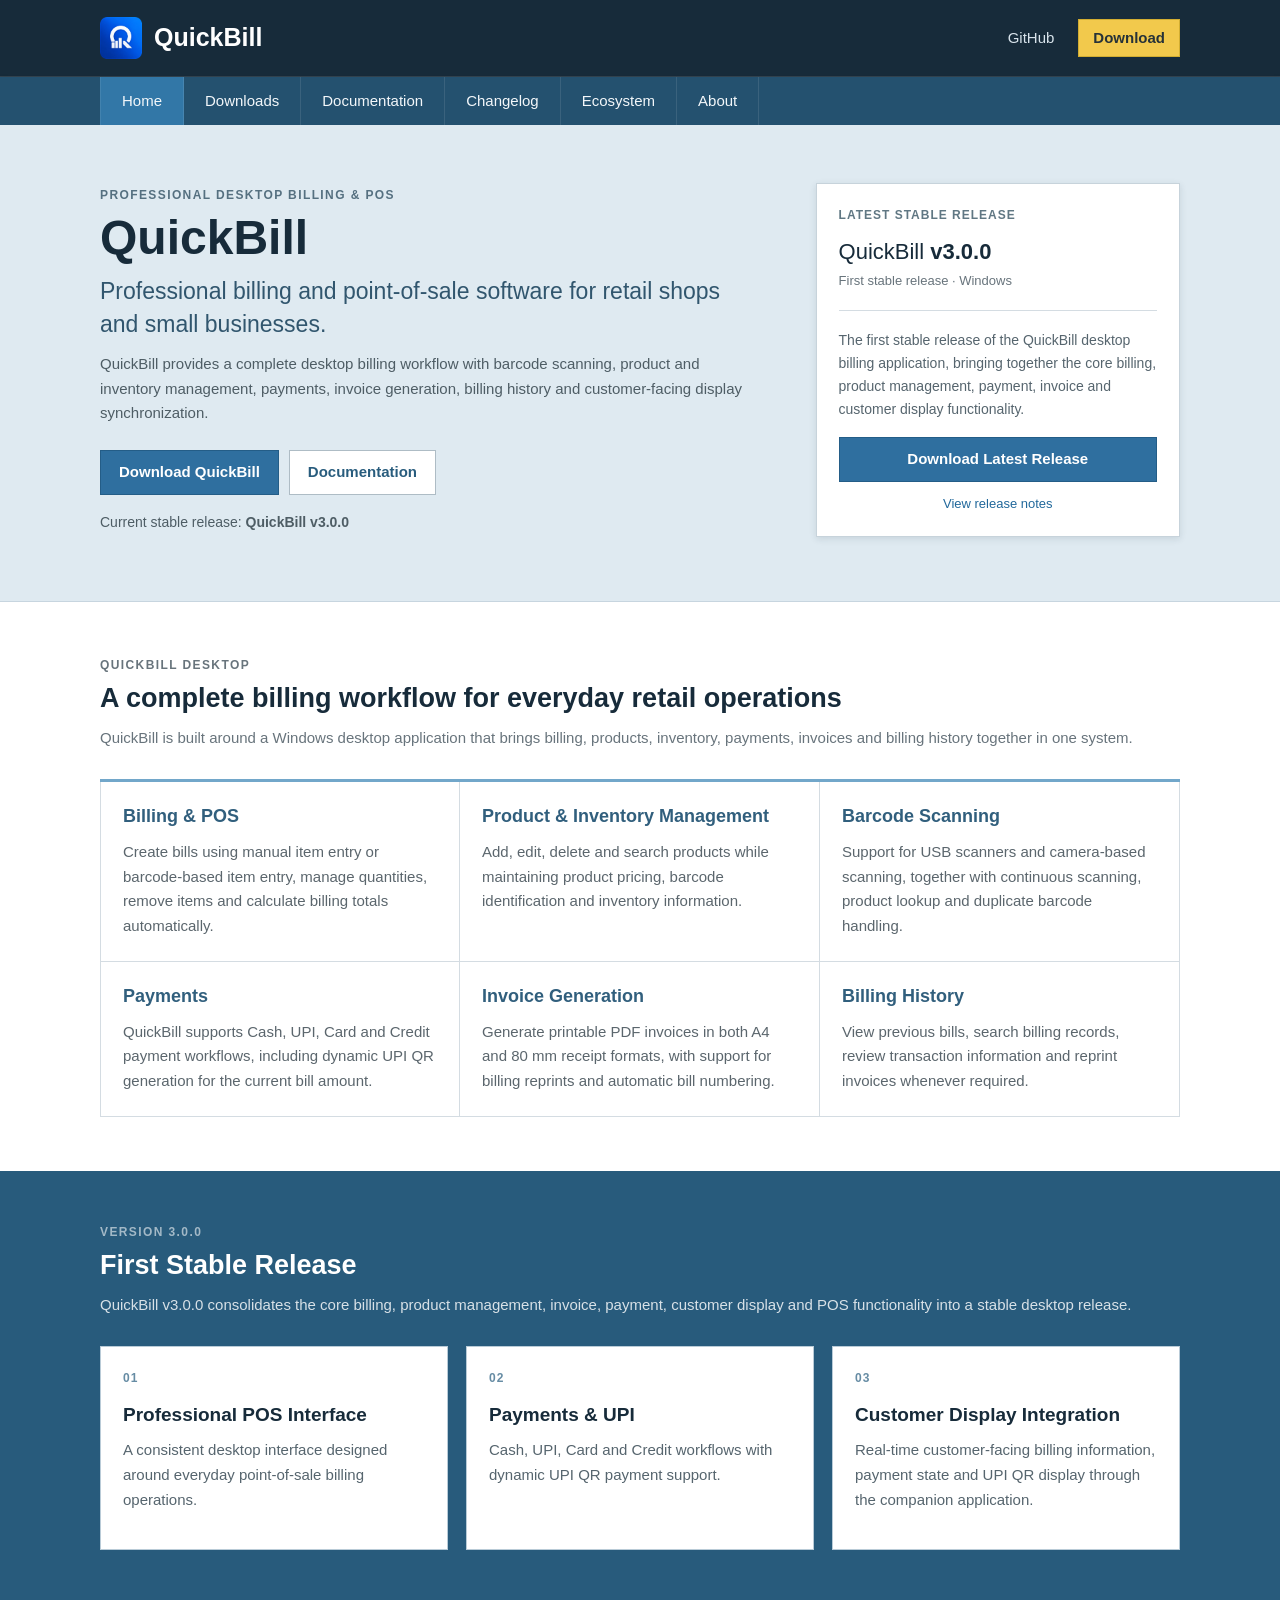
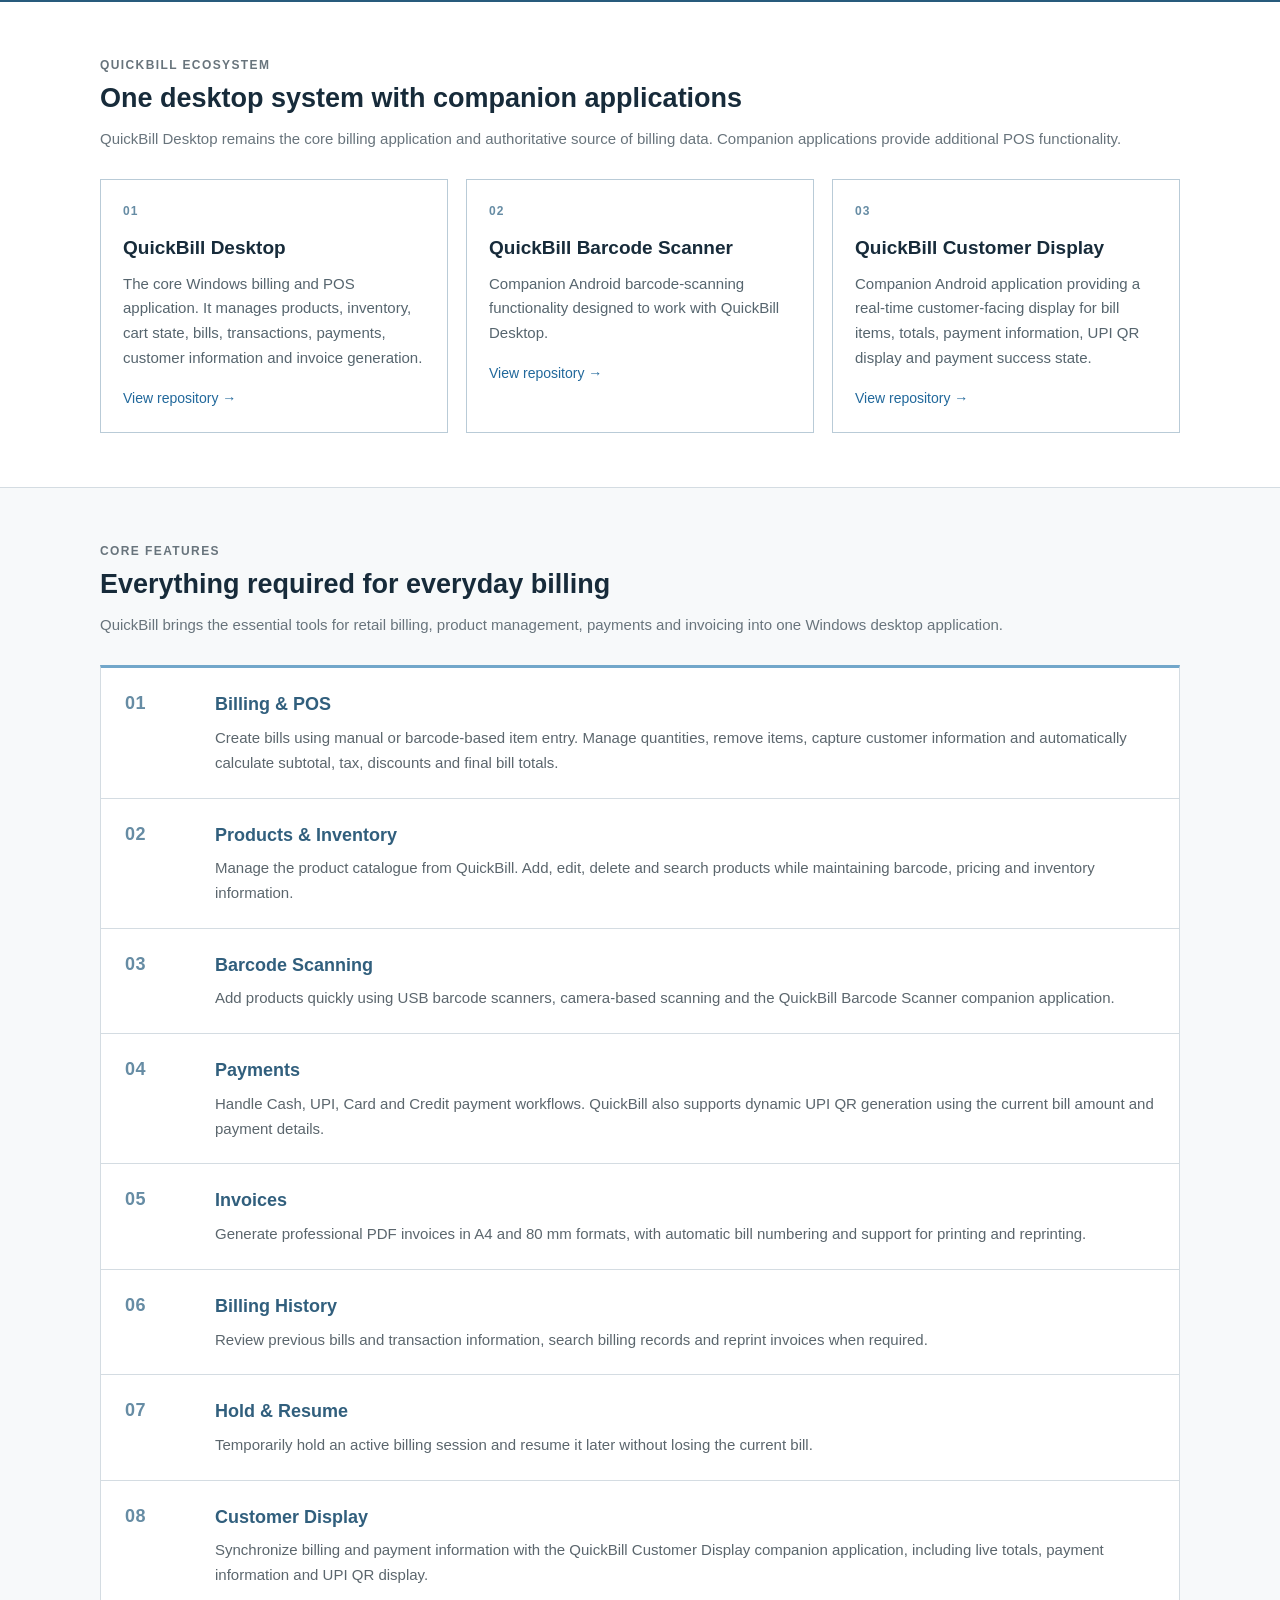
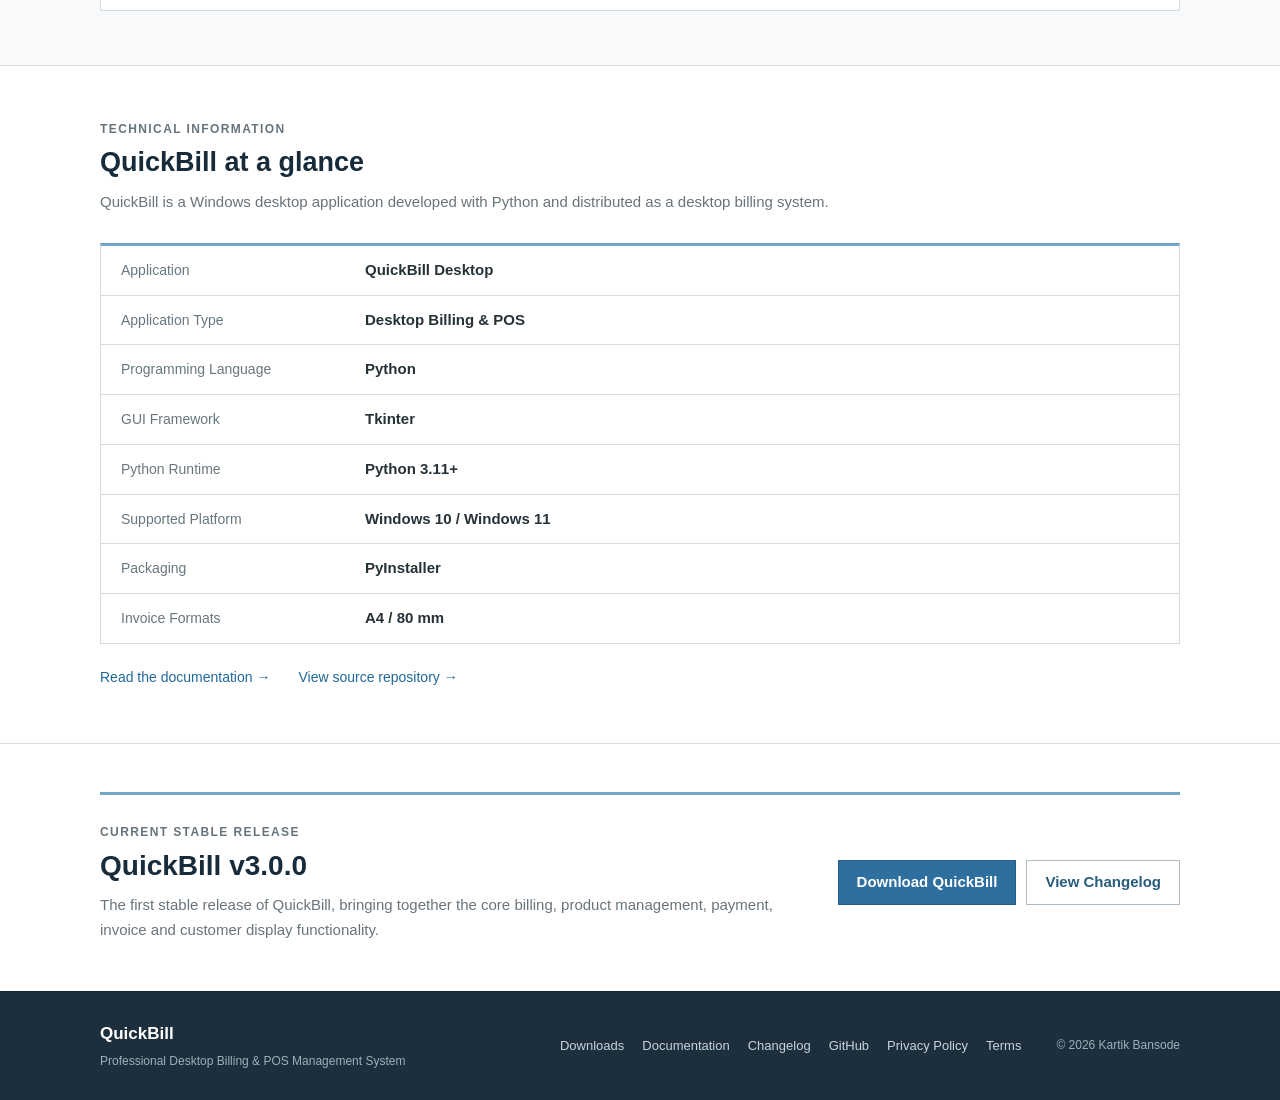
==== public/index.html @ f6962883 "added quickbill website" ====
<!doctype html>
<html lang="en">

<head>
  <meta charset="utf-8">
  <meta name="viewport" content="width=device-width, initial-scale=1">

  <meta name="description"
    content="QuickBill is a professional desktop billing and POS management system for retail shops and small businesses.">
  <meta name="keywords"
    content="QuickBill, billing software, POS software, desktop billing, Windows billing software, retail POS, barcode billing">
  <meta name="author" content="Kartik Bansode">

  <meta property="og:title" content="QuickBill — Professional Desktop Billing & POS Management System">
  <meta property="og:description"
    content="Professional desktop billing and POS management software for retail shops and small businesses.">
  <meta property="og:type" content="website">
  <meta property="og:url" content="https://github.com/kartikbansode/quickbill">

  <title>QuickBill — Professional Desktop Billing & POS Management System</title>

  <link rel="icon" type="image/x-icon" href="./assets/images/favicon.ico">
  <link rel="stylesheet" href="assets/css/style.css">
</head>

<body>

  <!-- =========================================================
       HEADER
  ========================================================== -->

  <header class="site-header">

    <div class="topbar">
      <div class="container topbar-inner">

        <a class="brand" href="index.html" aria-label="QuickBill home">
          <img class="brand-logo" src="assets/images/quickbill-logo.png" alt="QuickBill" width="42" height="42">
          <span class="brand-name">QuickBill</span>
        </a>

        <div class="top-links">
          <a href="https://github.com/kartikbansode/quickbill" target="_blank" rel="noopener noreferrer">
            GitHub
          </a>

          <a href="downloads.html" class="top-download">
            Download
          </a>
        </div>

      </div>
    </div>

    <nav class="main-nav" aria-label="Main navigation">
      <div class="container nav-inner">
        <a class="active" href="index.html" aria-current="page">Home</a>
        <a href="downloads.html">Downloads</a>
        <a href="documentation.html">Documentation</a>
        <a href="changelog.html">Changelog</a>
        <a href="ecosystem.html">Ecosystem</a>
        <a href="about.html">About</a>
      </div>
    </nav>

  </header>


  <!-- =========================================================
       MAIN CONTENT
  ========================================================== -->

  <main>

    <!-- =======================================================
         HERO
    ======================================================== -->

    <section class="hero">

      <div class="container hero-grid">

        <div class="hero-content">

          <p class="eyebrow">
            PROFESSIONAL DESKTOP BILLING &amp; POS
          </p>

          <h1>
            QuickBill
          </h1>

          <p class="hero-lead">
            Professional billing and point-of-sale software
            for retail shops and small businesses.
          </p>

          <p class="hero-copy">
            QuickBill provides a complete desktop billing workflow
            with barcode scanning, product and inventory management,
            payments, invoice generation, billing history and
            customer-facing display synchronization.
          </p>

          <div class="button-row">
            <a class="button primary" href="downloads.html">
              Download QuickBill
            </a>
            <a class="button secondary" href="documentation.html">
              Documentation
            </a>
          </div>

          <p class="hero-note">
            Current stable release:
            <strong>QuickBill v3.0.0</strong>
          </p>

        </div>

        <!-- ================================================
             CURRENT RELEASE
        ================================================= -->

        <aside class="release-box" aria-label="Latest QuickBill release">

          <div class="release-heading">
            LATEST STABLE RELEASE
          </div>

          <div class="release-version">
            QuickBill
            <strong>v3.0.0</strong>
          </div>

          <div class="release-meta">
            First stable release
            &middot;
            Windows
          </div>

          <div class="release-line"></div>

          <p class="release-description">
            The first stable release of the QuickBill desktop
            billing application, bringing together the core
            billing, product management, payment, invoice and
            customer display functionality.
          </p>

          <a class="button primary full"
            href="https://github.com/kartikbansode/quickbill/releases/download/v3.0.0/QuickBill_Setup_v3.0.0.exe">
            Download Latest Release
          </a>

          <a class="release-notes" href="changelog.html">
            View release notes
          </a>

        </aside>

      </div>

    </section>


    <!-- =======================================================
         OVERVIEW
    ======================================================== -->

    <section class="content-section">

      <div class="container">

        <div class="section-heading">

          <p class="eyebrow">
            QUICKBILL DESKTOP
          </p>

          <h2>
            A complete billing workflow for everyday retail operations
          </h2>

          <p>
            QuickBill is built around a Windows desktop application
            that brings billing, products, inventory, payments,
            invoices and billing history together in one system.
          </p>

        </div>

        <div class="feature-grid">

          <article class="info-card">
            <h3>Billing &amp; POS</h3>
            <p>
              Create bills using manual item entry or barcode-based
              item entry, manage quantities, remove items and
              calculate billing totals automatically.
            </p>
          </article>

          <article class="info-card">
            <h3>Product &amp; Inventory Management</h3>
            <p>
              Add, edit, delete and search products while maintaining
              product pricing, barcode identification and inventory
              information.
            </p>
          </article>

          <article class="info-card">
            <h3>Barcode Scanning</h3>
            <p>
              Support for USB scanners and camera-based scanning,
              together with continuous scanning, product lookup and
              duplicate barcode handling.
            </p>
          </article>

          <article class="info-card">
            <h3>Payments</h3>
            <p>
              QuickBill supports Cash, UPI, Card and Credit payment
              workflows, including dynamic UPI QR generation for
              the current bill amount.
            </p>
          </article>

          <article class="info-card">
            <h3>Invoice Generation</h3>
            <p>
              Generate printable PDF invoices in both A4 and
              80 mm receipt formats, with support for billing
              reprints and automatic bill numbering.
            </p>
          </article>

          <article class="info-card">
            <h3>Billing History</h3>
            <p>
              View previous bills, search billing records, review
              transaction information and reprint invoices whenever
              required.
            </p>
          </article>

        </div>

      </div>

    </section>


    <!-- =======================================================
         RELEASE HIGHLIGHTS
    ======================================================== -->

    <section class="blue-section">

      <div class="container">

        <div class="section-heading light">

          <p class="eyebrow">
            VERSION 3.0.0
          </p>

          <h2>
            First Stable Release
          </h2>

          <p>
            QuickBill v3.0.0 consolidates the core billing,
            product management, invoice, payment, customer display
            and POS functionality into a stable desktop release.
          </p>

        </div>

        <div class="product-grid">

          <article class="product-card">
            <div class="product-number">01</div>
            <h3>Professional POS Interface</h3>
            <p>
              A consistent desktop interface designed around
              everyday point-of-sale billing operations.
            </p>
          </article>

          <article class="product-card">
            <div class="product-number">02</div>
            <h3>Payments &amp; UPI</h3>
            <p>
              Cash, UPI, Card and Credit workflows with
              dynamic UPI QR payment support.
            </p>
          </article>

          <article class="product-card">
            <div class="product-number">03</div>
            <h3>Customer Display Integration</h3>
            <p>
              Real-time customer-facing billing information,
              payment state and UPI QR display through the
              companion application.
            </p>
          </article>

        </div>

      </div>

    </section>


    <!-- =======================================================
         QUICKBILL ECOSYSTEM
    ======================================================== -->

    <section class="content-section">

      <div class="container">

        <div class="section-heading">

          <p class="eyebrow">
            QUICKBILL ECOSYSTEM
          </p>

          <h2>
            One desktop system with companion applications
          </h2>

          <p>
            QuickBill Desktop remains the core billing application
            and authoritative source of billing data. Companion
            applications provide additional POS functionality.
          </p>

        </div>

        <div class="product-grid ecosystem-grid">

          <article class="product-card">
            <div class="product-number">01</div>
            <h3>QuickBill Desktop</h3>
            <p>
              The core Windows billing and POS application.
              It manages products, inventory, cart state, bills,
              transactions, payments, customer information and
              invoice generation.
            </p>
            <a href="https://github.com/kartikbansode/quickbill" target="_blank" rel="noopener noreferrer">
              View repository &rarr;
            </a>
          </article>

          <article class="product-card">
            <div class="product-number">02</div>
            <h3>QuickBill Barcode Scanner</h3>
            <p>
              Companion Android barcode-scanning functionality
              designed to work with QuickBill Desktop.
            </p>
            <a href="https://github.com/kartikbansode/quickbill-barcode-scanner-app" target="_blank"
              rel="noopener noreferrer">
              View repository &rarr;
            </a>
          </article>

          <article class="product-card">
            <div class="product-number">03</div>
            <h3>QuickBill Customer Display</h3>
            <p>
              Companion Android application providing a
              real-time customer-facing display for bill items,
              totals, payment information, UPI QR display and
              payment success state.
            </p>
            <a href="https://github.com/kartikbansode/quickbill-customer-display-app" target="_blank"
              rel="noopener noreferrer">
              View repository &rarr;
            </a>
          </article>

        </div>

      </div>

    </section>


    <!-- =======================================================
         CORE FEATURES
    ======================================================== -->

    <section class="content-section alternate-section">

      <div class="container">

        <div class="section-heading">

          <p class="eyebrow">
            CORE FEATURES
          </p>

          <h2>
            Everything required for everyday billing
          </h2>

          <p>
            QuickBill brings the essential tools for retail billing,
            product management, payments and invoicing into one
            Windows desktop application.
          </p>

        </div>

        <div class="feature-list">

          <div class="feature-list-item">
            <div class="feature-index">01</div>
            <div class="feature-content">
              <h3>Billing &amp; POS</h3>
              <p>
                Create bills using manual or barcode-based item entry.
                Manage quantities, remove items, capture customer
                information and automatically calculate subtotal,
                tax, discounts and final bill totals.
              </p>
            </div>
          </div>

          <div class="feature-list-item">
            <div class="feature-index">02</div>
            <div class="feature-content">
              <h3>Products &amp; Inventory</h3>
              <p>
                Manage the product catalogue from QuickBill. Add,
                edit, delete and search products while maintaining
                barcode, pricing and inventory information.
              </p>
            </div>
          </div>

          <div class="feature-list-item">
            <div class="feature-index">03</div>
            <div class="feature-content">
              <h3>Barcode Scanning</h3>
              <p>
                Add products quickly using USB barcode scanners,
                camera-based scanning and the QuickBill Barcode
                Scanner companion application.
              </p>
            </div>
          </div>

          <div class="feature-list-item">
            <div class="feature-index">04</div>
            <div class="feature-content">
              <h3>Payments</h3>
              <p>
                Handle Cash, UPI, Card and Credit payment workflows.
                QuickBill also supports dynamic UPI QR generation
                using the current bill amount and payment details.
              </p>
            </div>
          </div>

          <div class="feature-list-item">
            <div class="feature-index">05</div>
            <div class="feature-content">
              <h3>Invoices</h3>
              <p>
                Generate professional PDF invoices in A4 and 80 mm
                formats, with automatic bill numbering and support
                for printing and reprinting.
              </p>
            </div>
          </div>

          <div class="feature-list-item">
            <div class="feature-index">06</div>
            <div class="feature-content">
              <h3>Billing History</h3>
              <p>
                Review previous bills and transaction information,
                search billing records and reprint invoices when
                required.
              </p>
            </div>
          </div>

          <div class="feature-list-item">
            <div class="feature-index">07</div>
            <div class="feature-content">
              <h3>Hold &amp; Resume</h3>
              <p>
                Temporarily hold an active billing session and
                resume it later without losing the current bill.
              </p>
            </div>
          </div>

          <div class="feature-list-item">
            <div class="feature-index">08</div>
            <div class="feature-content">
              <h3>Customer Display</h3>
              <p>
                Synchronize billing and payment information with
                the QuickBill Customer Display companion application,
                including live totals, payment information and
                UPI QR display.
              </p>
            </div>
          </div>

        </div>

      </div>

    </section>


    <!-- =======================================================
         PLATFORM / TECHNOLOGY
    ======================================================== -->

    <section class="content-section">

      <div class="container">

        <div class="section-heading">

          <p class="eyebrow">
            TECHNICAL INFORMATION
          </p>

          <h2>
            QuickBill at a glance
          </h2>

          <p>
            QuickBill is a Windows desktop application developed
            with Python and distributed as a desktop billing system.
          </p>

        </div>

        <div class="platform-table">

          <div class="platform-row">
            <span>Application</span>
            <strong>QuickBill Desktop</strong>
          </div>

          <div class="platform-row">
            <span>Application Type</span>
            <strong>Desktop Billing &amp; POS</strong>
          </div>

          <div class="platform-row">
            <span>Programming Language</span>
            <strong>Python</strong>
          </div>

          <div class="platform-row">
            <span>GUI Framework</span>
            <strong>Tkinter</strong>
          </div>

          <div class="platform-row">
            <span>Python Runtime</span>
            <strong>Python 3.11+</strong>
          </div>

          <div class="platform-row">
            <span>Supported Platform</span>
            <strong>Windows 10 / Windows 11</strong>
          </div>

          <div class="platform-row">
            <span>Packaging</span>
            <strong>PyInstaller</strong>
          </div>

          <div class="platform-row">
            <span>Invoice Formats</span>
            <strong>A4 / 80 mm</strong>
          </div>

        </div>

        <div class="platform-links">
          <a href="documentation.html">
            Read the documentation &rarr;
          </a>
          <a href="https://github.com/kartikbansode/quickbill" target="_blank" rel="noopener noreferrer">
            View source repository &rarr;
          </a>
        </div>

      </div>

    </section>


    <!-- =======================================================
         CURRENT RELEASE
    ======================================================== -->

    <section class="release-section">

      <div class="container release-summary">

        <div class="release-summary-content">

          <p class="eyebrow">
            CURRENT STABLE RELEASE
          </p>

          <h2>
            QuickBill v3.0.0
          </h2>

          <p>
            The first stable release of QuickBill, bringing together
            the core billing, product management, payment, invoice
            and customer display functionality.
          </p>

        </div>

        <div class="summary-actions">
          <a class="button primary" href="downloads.html">
            Download QuickBill
          </a>
          <a class="button secondary" href="changelog.html">
            View Changelog
          </a>
        </div>

      </div>

    </section>

  </main>


  <!-- =========================================================
       FOOTER
  ========================================================== -->

  <footer class="site-footer">

    <div class="container footer-inner">

      <div>
        <strong>QuickBill</strong>
        <br>
        <span>Professional Desktop Billing &amp; POS Management System</span>
      </div>

      <div class="footer-links">
        <a href="downloads.html">Downloads</a>
        <a href="documentation.html">Documentation</a>
        <a href="changelog.html">Changelog</a>
        <a href="https://github.com/kartikbansode/quickbill" target="_blank" rel="noopener noreferrer">GitHub</a>
        <a href="privacy-policy.html">Privacy Policy</a>
        <a href="terms.html">Terms</a>
      </div>

      <div class="copyright">
        &copy; 2026 Kartik Bansode
      </div>

    </div>

  </footer>

</body>

</html>
---- public/assets/css/style.css ----
:root {
  --navy: #1f3a52;
  --navy-dark: #172b3a;
  --blue: #2f6f9f;
  --blue-light: #eaf3f9;
  --yellow: #f2c94c;
  --text: #263238;
  --muted: #68747c;
  --border: #d4dce2;
  --bg: #f5f6f7;
  --white: #fff;
  --success: #2e7d32;
}

* {
  box-sizing: border-box;
}

html {
  scroll-behavior: smooth;
}

body {
  margin: 0;
  background: var(--bg);
  color: var(--text);
  font-family: "Segoe UI", Arial, sans-serif;
  font-size: 15px;
  line-height: 1.65;
  overflow-x: hidden;
}

img {
  max-width: 100%;
  height: auto;
}

a {
  color: #21689b;
  text-decoration: none;
}

a:hover {
  text-decoration: underline;
}

.container {
  width: min(1080px, calc(100% - 40px));
  margin: 0 auto;
}

.narrow {
  max-width: 1000px;
}

/* =========================================================
   HEADER
========================================================= */

.site-header {
  background: var(--navy-dark);
  color: #fff;
}

.topbar {
  border-bottom: 1px solid rgba(255, 255, 255, 0.12);
}

.topbar-inner {
  height: 76px;
  display: flex;
  align-items: center;
  justify-content: space-between;
  gap: 16px;
}

.brand {
  display: flex;
  align-items: center;
  gap: 12px;
  color: #fff;
  font-size: 25px;
  font-weight: 600;
  text-decoration: none;
  min-width: 0;
}

.brand:hover {
  text-decoration: none;
}

.brand-logo {
  width: 42px;
  height: 42px;
  object-fit: contain;
  display: block;
  flex-shrink: 0;
}

.brand-name {
  white-space: nowrap;
}

.brand-mark {
  width: 38px;
  height: 38px;
  display: grid;
  place-items: center;
  background: var(--blue);
  border: 1px solid #6ea5ca;
  color: #fff;
  font-size: 14px;
  font-weight: 700;
}

.top-links {
  display: flex;
  align-items: center;
  gap: 24px;
  flex-shrink: 0;
}

.top-links a {
  color: #d8e3eb;
}

.top-links .top-download {
  background: var(--yellow);
  color: #263238;
  padding: 6px 14px;
  border: 1px solid #d2ad31;
  font-weight: 600;
}

.main-nav {
  background: #24516f;
  box-shadow: 0 1px 4px rgba(0, 0, 0, 0.18);
}

.nav-inner {
  display: flex;
  align-items: stretch;
  min-height: 48px;
  overflow-x: auto;
  -webkit-overflow-scrolling: touch;
  scrollbar-width: thin;
}

.nav-inner a {
  display: flex;
  align-items: center;
  padding: 0 21px;
  color: #f3f7fa;
  border-right: 1px solid rgba(255, 255, 255, 0.1);
  white-space: nowrap;
  flex-shrink: 0;
}

.nav-inner a:first-child {
  border-left: 1px solid rgba(255, 255, 255, 0.08);
}

.nav-inner a:hover,
.nav-inner a.active {
  background: #3277a7;
  text-decoration: none;
}

/* =========================================================
   HERO
========================================================= */

.hero {
  background: #dfeaf1;
  border-bottom: 1px solid #c7d5df;
  padding: 58px 0 64px;
}

.hero-grid {
  display: grid;
  grid-template-columns: 1.45fr 0.8fr;
  gap: 55px;
  align-items: center;
}

.eyebrow {
  margin: 0 0 7px;
  color: #557080;
  font-size: 12px;
  letter-spacing: 1.4px;
  font-weight: 700;
}

.hero h1 {
  font-size: 48px;
  line-height: 1.05;
  margin: 0 0 12px;
  color: var(--navy-dark);
  font-weight: 600;
}

.hero-lead {
  font-size: 23px;
  line-height: 1.4;
  margin: 0 0 12px;
  color: #31566e;
}

.hero-copy {
  max-width: 650px;
  margin: 0 0 24px;
  color: #4e5d65;
}

.hero-note {
  margin: 16px 0 0;
  font-size: 14px;
  color: #4e5d65;
}

.button-row {
  display: flex;
  gap: 10px;
  flex-wrap: wrap;
}

.button {
  display: inline-block;
  padding: 9px 18px;
  border: 1px solid #aebcc5;
  font-weight: 600;
  text-decoration: none;
}

.button:hover {
  text-decoration: none;
}

.button.primary {
  background: var(--blue);
  border-color: #245d87;
  color: #fff;
}

.button.primary:hover {
  background: #285f87;
}

.button.secondary {
  background: #fff;
  color: #285c7d;
}

.button.full {
  width: 100%;
  text-align: center;
}

.release-box {
  background: #fff;
  border: 1px solid #c7d3db;
  box-shadow: 0 2px 7px rgba(25, 50, 65, 0.12);
  padding: 22px;
  min-width: 0;
}

.release-heading {
  font-size: 12px;
  letter-spacing: 1px;
  color: #607783;
  font-weight: 700;
}

.release-version {
  font-size: 22px;
  margin-top: 8px;
  color: var(--navy-dark);
}

.release-meta {
  font-size: 13px;
  color: var(--muted);
}

.release-line {
  border-top: 1px solid var(--border);
  margin: 18px 0;
}

.release-description {
  margin: 0 0 16px;
  color: #56656e;
  font-size: 14px;
}

.release-notes {
  display: block;
  text-align: center;
  margin-top: 11px;
  font-size: 13px;
}

/* =========================================================
   CONTENT SECTIONS
========================================================= */

.content-section {
  padding: 54px 0;
  background: #fff;
}

.alternate-section {
  background: #f7f9fa;
  border-top: 1px solid var(--border);
  border-bottom: 1px solid var(--border);
}

.section-heading {
  margin-bottom: 28px;
}

.section-heading h2 {
  margin: 0 0 6px;
  font-size: 27px;
  font-weight: 600;
  color: var(--navy-dark);
}

.section-heading p {
  margin: 0;
  color: var(--muted);
}

.feature-grid {
  display: grid;
  grid-template-columns: repeat(3, 1fr);
  border-top: 3px solid #72a7ca;
}

.info-card {
  padding: 20px 22px 22px;
  border-right: 1px solid var(--border);
  border-bottom: 1px solid var(--border);
  min-width: 0;
}

.info-card:nth-child(3n + 1) {
  border-left: 1px solid var(--border);
}

.info-card h3 {
  margin: 0 0 8px;
  font-size: 18px;
  color: #315f7d;
}

.info-card p {
  margin: 0;
  color: #5b666d;
}

/* =========================================================
   BLUE SECTION / PRODUCT CARDS
========================================================= */

.blue-section {
  padding: 52px 0;
  background: #285b7c;
}

.section-heading.light .eyebrow {
  color: rgba(255, 255, 255, 0.7);
}

.section-heading.light h2,
.section-heading.light p {
  color: #fff;
}

.section-heading.light p {
  opacity: 0.82;
}

.product-grid {
  display: grid;
  grid-template-columns: repeat(3, 1fr);
  gap: 18px;
}

.product-card {
  background: #fff;
  border: 1px solid #b9cbd7;
  padding: 22px;
  min-width: 0;
}

.product-number {
  display: block;
  color: #668ca4;
  font-size: 12px;
  font-weight: 700;
  letter-spacing: 1px;
  margin-bottom: 10px;
}

.product-card h3 {
  margin: 0 0 8px;
  color: var(--navy-dark);
  font-size: 19px;
}

.product-card p {
  margin: 0 0 15px;
  color: #56656e;
}

.product-card a {
  font-size: 14px;
  word-break: break-word;
}

/* =========================================================
   FEATURE LIST
========================================================= */

.feature-list {
  display: flex;
  flex-direction: column;
  gap: 0;
  border-top: 3px solid #72a7ca;
  background: #fff;
  border-left: 1px solid var(--border);
  border-right: 1px solid var(--border);
}

.feature-list-item {
  display: grid;
  grid-template-columns: 70px 1fr;
  gap: 0 20px;
  padding: 22px 24px;
  border-bottom: 1px solid var(--border);
  align-items: start;
  min-width: 0;
}

.feature-index {
  font-size: 18px;
  font-weight: 700;
  color: #668ca4;
  letter-spacing: 0.5px;
  line-height: 1.3;
  padding-top: 2px;
}

.feature-content {
  min-width: 0;
}

.feature-content h3 {
  margin: 0 0 6px;
  font-size: 18px;
  color: #315f7d;
}

.feature-content p {
  margin: 0;
  color: #5b666d;
}

/* =========================================================
   PLATFORM TABLE
========================================================= */

.platform-table {
  background: #fff;
  border: 1px solid var(--border);
  border-top: 3px solid #72a7ca;
  margin-bottom: 22px;
  overflow: hidden;
}

.platform-row {
  display: grid;
  grid-template-columns: minmax(140px, 220px) 1fr;
  gap: 12px 24px;
  padding: 12px 20px;
  border-bottom: 1px solid var(--border);
  align-items: baseline;
}

.platform-row:last-child {
  border-bottom: 0;
}

.platform-row span {
  color: #68777f;
  font-size: 14px;
}

.platform-row strong {
  color: #263238;
  font-weight: 600;
  word-break: break-word;
}

.platform-links {
  display: flex;
  flex-wrap: wrap;
  gap: 12px 28px;
}

.platform-links a {
  font-size: 14px;
}

/* =========================================================
   RELEASE SECTION
========================================================= */

.release-section {
  background: #fff;
  padding: 48px 0;
  border-top: 1px solid var(--border);
}

.release-summary {
  display: flex;
  justify-content: space-between;
  align-items: center;
  gap: 32px;
  border-top: 3px solid #72a7ca;
  padding-top: 28px;
}

.release-summary-content {
  min-width: 0;
  flex: 1;
}

.release-summary h2 {
  margin: 0 0 4px;
  font-size: 28px;
  font-weight: 600;
  color: var(--navy-dark);
}

.release-summary p {
  margin: 0;
  color: var(--muted);
}

.summary-actions {
  display: flex;
  gap: 10px;
  flex-shrink: 0;
  flex-wrap: wrap;
}

/* =========================================================
   PAGE / DOWNLOAD / DOCS (shared styles for other pages)
========================================================= */

.page {
  padding: 48px 0 70px;
}

.page-title {
  border-bottom: 1px solid var(--border);
  padding-bottom: 24px;
  margin-bottom: 30px;
}

.page-title h1 {
  font-size: 38px;
  line-height: 1.2;
  margin: 0 0 7px;
  color: var(--navy-dark);
  font-weight: 600;
}

.page-title p:last-child {
  margin: 0;
  color: var(--muted);
  font-size: 16px;
}

.download-panel {
  display: grid;
  grid-template-columns: 1.4fr 0.8fr;
  gap: 35px;
  background: #fff;
  border: 1px solid var(--border);
  padding: 28px;
  box-shadow: 0 1px 4px rgba(0, 0, 0, 0.05);
}

.download-panel.featured {
  border-top: 4px solid var(--blue);
}

.status-badge {
  display: inline-block;
  background: #e7f1e8;
  border: 1px solid #b9d3bd;
  color: var(--success);
  padding: 3px 8px;
  font-size: 11px;
  font-weight: 700;
  letter-spacing: 0.7px;
}

.download-panel h2 {
  font-size: 25px;
  margin: 10px 0 0;
  color: var(--navy-dark);
}

.version {
  font-size: 18px;
  color: #3e6174;
  margin: 2px 0 8px;
}

.download-panel p {
  color: var(--muted);
}

.meta-list {
  margin: 18px 0 0;
}

.meta-list div {
  display: flex;
  border-top: 1px solid var(--border);
  padding: 7px 0;
}

.meta-list dt {
  width: 130px;
  color: #68777f;
  flex-shrink: 0;
}

.meta-list dd {
  margin: 0;
  color: #263238;
  min-width: 0;
  word-break: break-word;
}

.download-action {
  align-self: center;
}

.download-note {
  font-size: 12px;
  margin: 10px 0;
  text-align: center;
}

.subsection-title {
  font-size: 23px;
  color: var(--navy-dark);
  font-weight: 600;
  margin: 38px 0 14px;
}

.release-list {
  background: #fff;
  border: 1px solid var(--border);
}

.release-row {
  display: flex;
  justify-content: space-between;
  gap: 20px;
  padding: 18px 20px;
  border-bottom: 1px solid var(--border);
}

.release-row:last-child {
  border-bottom: 0;
}

.release-row strong {
  display: block;
  color: var(--navy-dark);
}

.release-row span {
  display: block;
  color: var(--muted);
  font-size: 13px;
}

.release-row div:last-child {
  display: flex;
  gap: 18px;
  align-items: center;
  flex-wrap: wrap;
}

.download-grid {
  display: grid;
  grid-template-columns: 1fr 1fr;
  gap: 18px;
}

.download-card {
  background: #fff;
  border: 1px solid var(--border);
  padding: 22px;
  min-width: 0;
}

.download-card h3 {
  margin: 10px 0 6px;
  color: var(--navy-dark);
}

.download-card p {
  color: var(--muted);
  min-height: 52px;
}

.download-card .text-link {
  display: block;
  margin-top: 12px;
  font-size: 13px;
}

.notice {
  margin-top: 26px;
  background: #edf5fa;
  border: 1px solid #c6dbe7;
  padding: 15px 18px;
  color: #50636e;
  font-size: 13px;
}

.changelog-entry,
.standard-section {
  background: #fff;
  border: 1px solid var(--border);
  padding: 26px;
  margin-bottom: 20px;
}

.change-header {
  display: flex;
  justify-content: space-between;
  gap: 20px;
  border-bottom: 1px solid var(--border);
  padding-bottom: 16px;
  margin-bottom: 20px;
  flex-wrap: wrap;
}

.change-header h2 {
  margin: 0;
  color: var(--navy-dark);
  font-size: 24px;
}

.change-header p {
  margin: 3px 0 0;
  color: var(--muted);
  font-size: 13px;
}

.change-columns {
  display: grid;
  grid-template-columns: repeat(3, 1fr);
  gap: 24px;
}

.change-columns h3 {
  font-size: 16px;
  color: #315f7d;
  margin: 0 0 8px;
}

.change-columns ul {
  margin: 0;
  padding-left: 19px;
  color: #56636a;
}

.docs-layout {
  display: grid;
  grid-template-columns: 220px 1fr;
  gap: 38px;
}

.docs-sidebar {
  background: #fff;
  border: 1px solid var(--border);
  align-self: start;
  position: sticky;
  top: 20px;
}

.docs-sidebar strong {
  display: block;
  padding: 14px 16px;
  background: #eef3f6;
  border-bottom: 1px solid var(--border);
  color: var(--navy-dark);
}

.docs-sidebar a {
  display: block;
  padding: 9px 15px;
  border-bottom: 1px solid #edf0f2;
  color: #4e6471;
  font-size: 14px;
}

.docs-sidebar a:hover,
.docs-sidebar a.selected {
  background: #f0f6fa;
  color: #21689b;
  text-decoration: none;
}

.docs-content .page-title {
  margin-bottom: 24px;
}

.doc-section {
  background: #fff;
  border: 1px solid var(--border);
  padding: 25px;
  margin-bottom: 18px;
}

.doc-section h2 {
  margin: 0 0 12px;
  color: var(--navy-dark);
  font-size: 24px;
}

.doc-section h3 {
  margin: 22px 0 7px;
  color: #315f7d;
  font-size: 17px;
}

.doc-section p,
.doc-section li {
  color: #56636a;
}

.architecture {
  background: #fff;
  border: 1px solid var(--border);
  padding: 28px;
  text-align: center;
  margin-bottom: 30px;
  overflow-x: auto;
}

.architecture-main {
  display: inline-flex;
  flex-direction: column;
  min-width: 280px;
  max-width: 100%;
  padding: 16px 30px;
  border: 2px solid var(--blue);
  background: #eef5f9;
}

.architecture-main strong {
  font-size: 20px;
  color: var(--navy-dark);
}

.architecture-main span,
.architecture-apps span {
  font-size: 13px;
  color: var(--muted);
}

.architecture-connectors {
  height: 45px;
  display: flex;
  justify-content: center;
  gap: 145px;
}

.architecture-connectors span {
  width: 1px;
  background: #86a5b8;
  display: block;
}

.architecture-apps {
  display: flex;
  justify-content: center;
  gap: 20px;
  flex-wrap: wrap;
}

.architecture-apps div {
  width: 230px;
  max-width: 100%;
  padding: 14px;
  border: 1px solid var(--border);
  display: flex;
  flex-direction: column;
}

.architecture-apps strong {
  color: #315f7d;
}

.ecosystem-list article {
  background: #fff;
  border: 1px solid var(--border);
  padding: 24px;
  margin-bottom: 16px;
}

.ecosystem-list h2 {
  margin: 0 0 7px;
  color: var(--navy-dark);
}

.ecosystem-list p {
  margin: 0 0 10px;
  color: #56636a;
}

.repo-list {
  display: grid;
  gap: 10px;
}

.repo-list a {
  background: #f7f9fa;
  border: 1px solid var(--border);
  padding: 13px 15px;
  display: block;
  word-break: break-word;
}

.repo-list a:hover {
  text-decoration: none;
  background: #f0f5f8;
}

.repo-list strong {
  display: block;
  color: #285d7f;
}

.repo-list span {
  font-size: 13px;
  color: var(--muted);
}

.standard-section h2 {
  margin: 0 0 12px;
  color: var(--navy-dark);
  font-size: 24px;
}

.standard-section p {
  color: #56636a;
}

/* =========================================================
   FOOTER
========================================================= */

.site-footer {
  background: #1d2f3c;
  color: #c7d4dc;
  border-top: 1px solid #15242d;
  padding: 28px 0;
}

.footer-inner {
  display: grid;
  grid-template-columns: 1fr auto auto;
  gap: 35px;
  align-items: center;
}

.footer-inner strong {
  color: #fff;
  font-size: 17px;
}

.footer-inner span {
  font-size: 12px;
  color: #9eb0bb;
}

.footer-links {
  display: flex;
  gap: 18px;
  flex-wrap: wrap;
}

.footer-links a {
  color: #c7d4dc;
  font-size: 13px;
}

.copyright {
  font-size: 12px;
  color: #9eb0bb;
  white-space: nowrap;
}

/* =========================================================
   RESPONSIVE — LARGE TABLET / SMALL DESKTOP
========================================================= */

@media (max-width: 1100px) {
  .hero-grid {
    gap: 36px;
  }

  .product-grid {
    gap: 14px;
  }
}

@media (max-width: 960px) {
  .feature-grid {
    grid-template-columns: repeat(2, 1fr);
  }

  .info-card:nth-child(3n + 1) {
    border-left: 0;
  }

  .info-card:nth-child(2n + 1) {
    border-left: 1px solid var(--border);
  }

  .product-grid {
    grid-template-columns: repeat(2, 1fr);
  }

  .change-columns {
    grid-template-columns: 1fr 1fr;
  }

  .docs-layout {
    grid-template-columns: 1fr;
  }

  .docs-sidebar {
    position: static;
  }
}

/* =========================================================
   RESPONSIVE — TABLET / NARROW DESKTOP
========================================================= */

@media (max-width: 800px) {
  .container {
    width: min(100% - 28px, 1080px);
  }

  .topbar-inner {
    height: 64px;
  }

  .brand {
    font-size: 22px;
    gap: 10px;
  }

  .brand-logo {
    width: 36px;
    height: 36px;
  }

  .hero {
    padding: 40px 0 48px;
  }

  .hero-grid,
  .download-panel {
    grid-template-columns: 1fr;
    gap: 28px;
  }

  .hero h1 {
    font-size: 36px;
  }

  .hero-lead {
    font-size: 20px;
  }

  .feature-grid,
  .product-grid,
  .download-grid,
  .change-columns {
    grid-template-columns: 1fr;
  }

  .info-card:nth-child(3n + 1),
  .info-card:nth-child(2n + 1) {
    border-left: 1px solid var(--border);
  }

  .nav-inner a {
    padding: 0 15px;
  }

  .top-links a:not(.top-download) {
    display: none;
  }

  .release-summary {
    flex-direction: column;
    align-items: flex-start;
  }

  .summary-actions {
    margin-top: 4px;
  }

  .release-row {
    flex-direction: column;
  }

  .release-row div:last-child {
    margin-top: 10px;
  }

  .architecture-connectors {
    gap: 80px;
  }

  .architecture-apps {
    flex-direction: column;
    align-items: center;
  }

  .architecture-apps div {
    width: min(100%, 360px);
  }

  .footer-inner {
    grid-template-columns: 1fr;
    gap: 20px;
  }

  .copyright {
    white-space: normal;
  }

  .content-section,
  .blue-section {
    padding: 42px 0;
  }

  .section-heading h2 {
    font-size: 24px;
  }

  .feature-list-item {
    grid-template-columns: 52px 1fr;
    gap: 0 14px;
    padding: 18px 16px;
  }

  .feature-index {
    font-size: 16px;
  }

  .platform-row {
    grid-template-columns: minmax(120px, 160px) 1fr;
    padding: 11px 16px;
  }

  .page-title h1 {
    font-size: 30px;
  }

  .meta-list div {
    flex-direction: column;
    gap: 2px;
  }

  .meta-list dt {
    width: auto;
  }
}

/* =========================================================
   RESPONSIVE — MOBILE
========================================================= */

@media (max-width: 560px) {
  .container {
    width: calc(100% - 24px);
  }

  .topbar-inner {
    height: 58px;
  }

  .brand {
    font-size: 20px;
    gap: 8px;
  }

  .brand-logo {
    width: 32px;
    height: 32px;
  }

  .top-links {
    gap: 12px;
  }

  .top-links .top-download {
    padding: 5px 11px;
    font-size: 13px;
  }

  .nav-inner {
    min-height: 44px;
  }

  .nav-inner a {
    padding: 0 12px;
    font-size: 14px;
  }

  .hero {
    padding: 32px 0 40px;
  }

  .hero h1 {
    font-size: 30px;
  }

  .hero-lead {
    font-size: 18px;
  }

  .hero-copy {
    font-size: 14px;
  }

  .button {
    padding: 9px 14px;
    font-size: 14px;
  }

  .button-row {
    flex-direction: column;
  }

  .button-row .button {
    text-align: center;
  }

  .release-box {
    padding: 18px;
  }

  .release-version {
    font-size: 20px;
  }

  .content-section,
  .blue-section,
  .release-section {
    padding: 36px 0;
  }

  .section-heading {
    margin-bottom: 22px;
  }

  .section-heading h2 {
    font-size: 22px;
  }

  .info-card {
    padding: 16px 16px 18px;
  }

  .info-card h3 {
    font-size: 17px;
  }

  .product-card {
    padding: 18px;
  }

  .product-card h3 {
    font-size: 17px;
  }

  .feature-list-item {
    grid-template-columns: 40px 1fr;
    gap: 0 12px;
    padding: 16px 14px;
  }

  .feature-index {
    font-size: 15px;
  }

  .feature-content h3 {
    font-size: 16px;
  }

  .platform-row {
    grid-template-columns: 1fr;
    gap: 2px;
    padding: 12px 14px;
  }

  .platform-row span {
    font-size: 12px;
  }

  .summary-actions {
    flex-direction: column;
    width: 100%;
  }

  .summary-actions .button {
    text-align: center;
    width: 100%;
  }

  .release-summary h2 {
    font-size: 24px;
  }

  .footer-links {
    gap: 12px 16px;
  }

  .page-title h1 {
    font-size: 26px;
  }

  .download-panel {
    padding: 20px;
    gap: 22px;
  }

  .change-header {
    flex-direction: column;
    gap: 8px;
  }

  .architecture-main {
    min-width: 0;
    width: 100%;
    padding: 14px 18px;
  }
}

/* =========================================================
   RESPONSIVE — VERY NARROW
========================================================= */

@media (max-width: 380px) {
  .container {
    width: calc(100% - 16px);
  }

  .brand-name {
    font-size: 18px;
  }

  .hero h1 {
    font-size: 26px;
  }

  .hero-lead {
    font-size: 16px;
  }

  .feature-list-item {
    grid-template-columns: 36px 1fr;
    padding: 14px 12px;
  }

  .section-heading h2 {
    font-size: 20px;
  }
}

/* =========================================================
   CHANGELOG PAGE
========================================================= */

.release-index {
  background: #fff;
  border: 1px solid var(--border);
  border-top: 3px solid #72a7ca;
  padding: 20px 24px 18px;
  margin-bottom: 28px;
}

.release-index-title {
  margin: 0 0 12px;
  font-size: 16px;
  font-weight: 600;
  color: var(--navy-dark);
}

.release-index-list {
  margin: 0;
  padding: 0;
  list-style: none;
}

.release-index-list li {
  display: flex;
  flex-wrap: wrap;
  gap: 6px 10px;
  align-items: baseline;
  padding: 7px 0;
  border-bottom: 1px solid #edf0f2;
  font-size: 14px;
}

.release-index-list li:last-child {
  border-bottom: 0;
  padding-bottom: 0;
}

.release-index-list a {
  color: #21689b;
  font-weight: 600;
}

.release-index-list span {
  color: var(--muted);
  font-size: 13px;
}

.changelog-entry {
  background: #fff;
  border: 1px solid var(--border);
  padding: 26px 28px;
  margin-bottom: 22px;
}

.changelog-entry .change-header {
  display: flex;
  justify-content: space-between;
  align-items: flex-start;
  gap: 16px;
  border-bottom: 1px solid var(--border);
  padding-bottom: 16px;
  margin-bottom: 18px;
  flex-wrap: wrap;
}

.changelog-entry .change-header h2 {
  margin: 0;
  color: var(--navy-dark);
  font-size: 24px;
  font-weight: 600;
}

.changelog-entry .change-header p {
  margin: 4px 0 0;
  color: var(--muted);
  font-size: 13px;
}

.change-overview {
  margin: 0 0 20px;
  color: #56636a;
  line-height: 1.65;
}

.change-block {
  margin-bottom: 18px;
}

.change-block:last-child {
  margin-bottom: 0;
}

.change-block h3 {
  margin: 0 0 8px;
  font-size: 15px;
  font-weight: 700;
  color: #315f7d;
  letter-spacing: 0.2px;
}

.change-block ul {
  margin: 0;
  padding-left: 20px;
  color: #56636a;
}

.change-block li {
  margin-bottom: 4px;
  line-height: 1.55;
}

.change-block li:last-child {
  margin-bottom: 0;
}

.changelog-note {
  margin: 8px 0 0;
  padding: 14px 18px;
  background: #edf5fa;
  border: 1px solid #c6dbe7;
  color: #50636e;
  font-size: 13px;
  line-height: 1.55;
}

@media (max-width: 800px) {
  .changelog-entry {
    padding: 20px 18px;
  }

  .changelog-entry .change-header h2 {
    font-size: 21px;
  }

  .release-index {
    padding: 16px 16px 14px;
  }
}

@media (max-width: 560px) {
  .changelog-entry {
    padding: 16px 14px;
  }

  .changelog-entry .change-header h2 {
    font-size: 19px;
  }

  .change-block h3 {
    font-size: 14px;
  }

  .release-index-list li {
    flex-direction: column;
    gap: 2px;
  }
}

/* =========================================================
   DOWNLOADS PAGE
========================================================= */

.section-intro {
  margin: 0 0 18px;
  color: var(--muted);
  font-size: 14px;
}

.code-block {
  background: #f0f4f7;
  border: 1px solid var(--border);
  padding: 14px 16px;
  font-family: Consolas, "Courier New", monospace;
  font-size: 13px;
  line-height: 1.55;
  overflow-x: auto;
  white-space: pre;
  color: #263238;
  margin: 10px 0 16px;
}

.req-note {
  margin: 14px 0 0;
  font-size: 13px;
  color: #50636e;
  line-height: 1.55;
}

.download-card .text-link {
  display: block;
  margin-top: 10px;
  font-size: 13px;
}

@media (max-width: 800px) {
  .release-row div:last-child {
    display: flex;
    flex-wrap: wrap;
    gap: 12px 16px;
  }
}

@media (max-width: 560px) {
  .download-panel {
    padding: 18px;
  }

  .download-action .button.full {
    font-size: 14px;
  }
}

/* =========================================================
   DOCUMENTATION PAGE
========================================================= */

.back-top {
  display: inline-block;
  margin-top: 8px;
  font-size: 13px;
  color: #68777f;
}

.docs-sidebar a.selected,
.docs-sidebar a:target {
  background: #f0f6fa;
  color: #21689b;
}

.doc-section code {
  background: #f0f4f7;
  border: 1px solid #e0e6ea;
  padding: 1px 5px;
  font-size: 13px;
  font-family: Consolas, "Courier New", monospace;
}

.doc-section ol {
  color: #56636a;
  padding-left: 22px;
}

.doc-section ol li {
  margin-bottom: 6px;
}

@media (max-width: 960px) {
  .docs-layout {
    grid-template-columns: 1fr;
  }

  .docs-sidebar {
    position: static;
    display: flex;
    flex-wrap: wrap;
    gap: 0;
    margin-bottom: 8px;
  }

  .docs-sidebar strong {
    width: 100%;
  }

  .docs-sidebar a {
    border-bottom: 0;
    border-right: 1px solid #edf0f2;
    padding: 8px 12px;
    font-size: 13px;
  }
}

/* =========================================================
   ECOSYSTEM PAGE
========================================================= */

.table-responsive {
  overflow-x: auto;
  -webkit-overflow-scrolling: touch;
  margin: 12px 0;
}

.eco-table {
  width: 100%;
  border-collapse: collapse;
  font-size: 14px;
  background: #fff;
}

.eco-table th,
.eco-table td {
  border: 1px solid var(--border);
  padding: 10px 14px;
  text-align: left;
  vertical-align: top;
}

.eco-table th {
  background: #eef3f6;
  color: var(--navy-dark);
  font-weight: 600;
  white-space: nowrap;
}

.eco-table td {
  color: #56636a;
}

.role-grid {
  display: grid;
  grid-template-columns: repeat(3, 1fr);
  gap: 16px;
  margin: 16px 0;
}

.role-card {
  background: #fff;
  border: 1px solid var(--border);
  padding: 18px 20px;
  min-width: 0;
}

.role-card h3 {
  margin: 0 0 8px;
  font-size: 17px;
  color: var(--navy-dark);
}

.role-card p {
  margin: 0;
  color: #56656e;
  font-size: 14px;
}

.standard-section .product-number {
  margin-bottom: 6px;
}

@media (max-width: 800px) {
  .role-grid {
    grid-template-columns: 1fr;
  }

  .architecture-connectors {
    gap: 60px;
  }
}

@media (max-width: 560px) {
  .eco-table th,
  .eco-table td {
    padding: 8px 10px;
    font-size: 13px;
  }
}

/* =========================================================
   PRIVACY POLICY PAGE
========================================================= */

.policy-toc {
  background: #fff;
  border: 1px solid var(--border);
  border-top: 3px solid #72a7ca;
  padding: 18px 22px 16px;
  margin-bottom: 28px;
}

.policy-toc-title {
  margin: 0 0 10px;
  font-size: 15px;
  font-weight: 600;
  color: var(--navy-dark);
}

.policy-toc-list {
  margin: 0;
  padding: 0;
  list-style: none;
  columns: 2;
  column-gap: 28px;
}

.policy-toc-list li {
  break-inside: avoid;
  padding: 3px 0;
  font-size: 13px;
}

.policy-toc-list a {
  color: #21689b;
}

@media (max-width: 700px) {
  .policy-toc-list {
    columns: 1;
  }
}
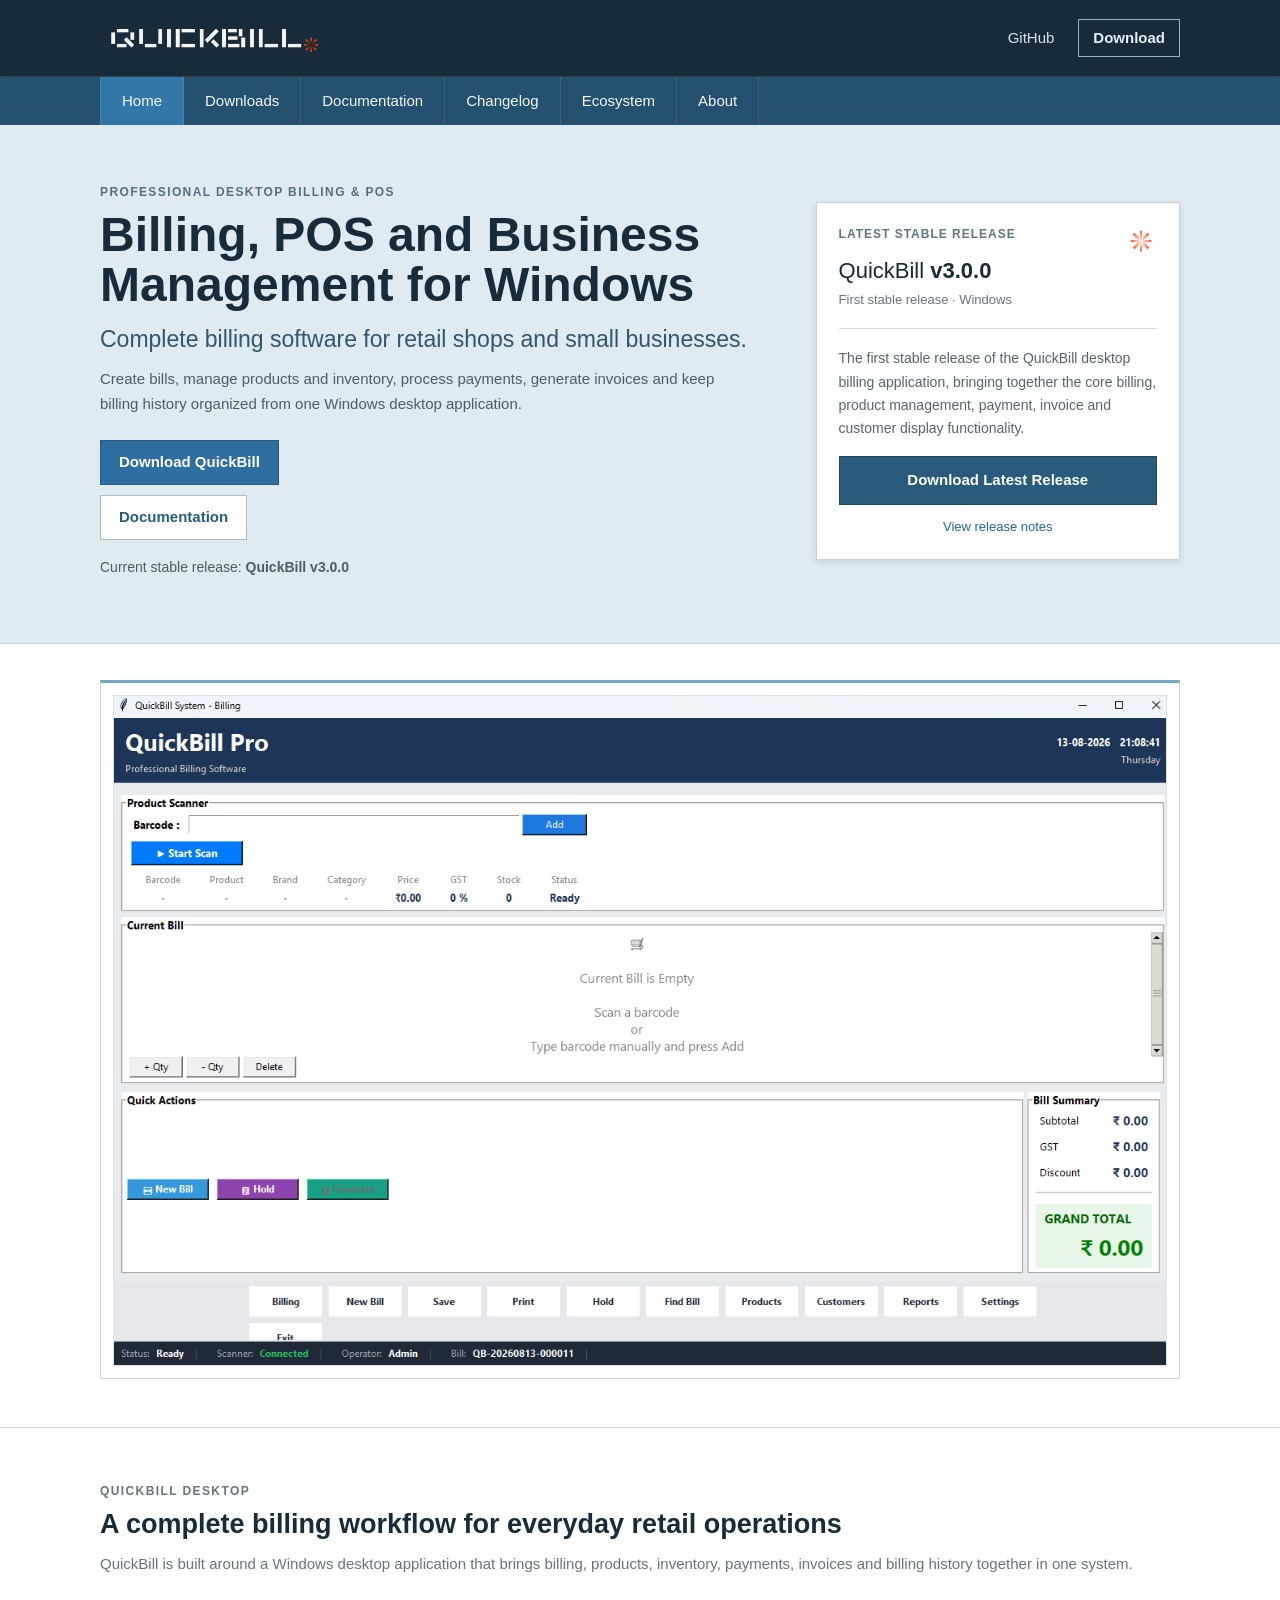
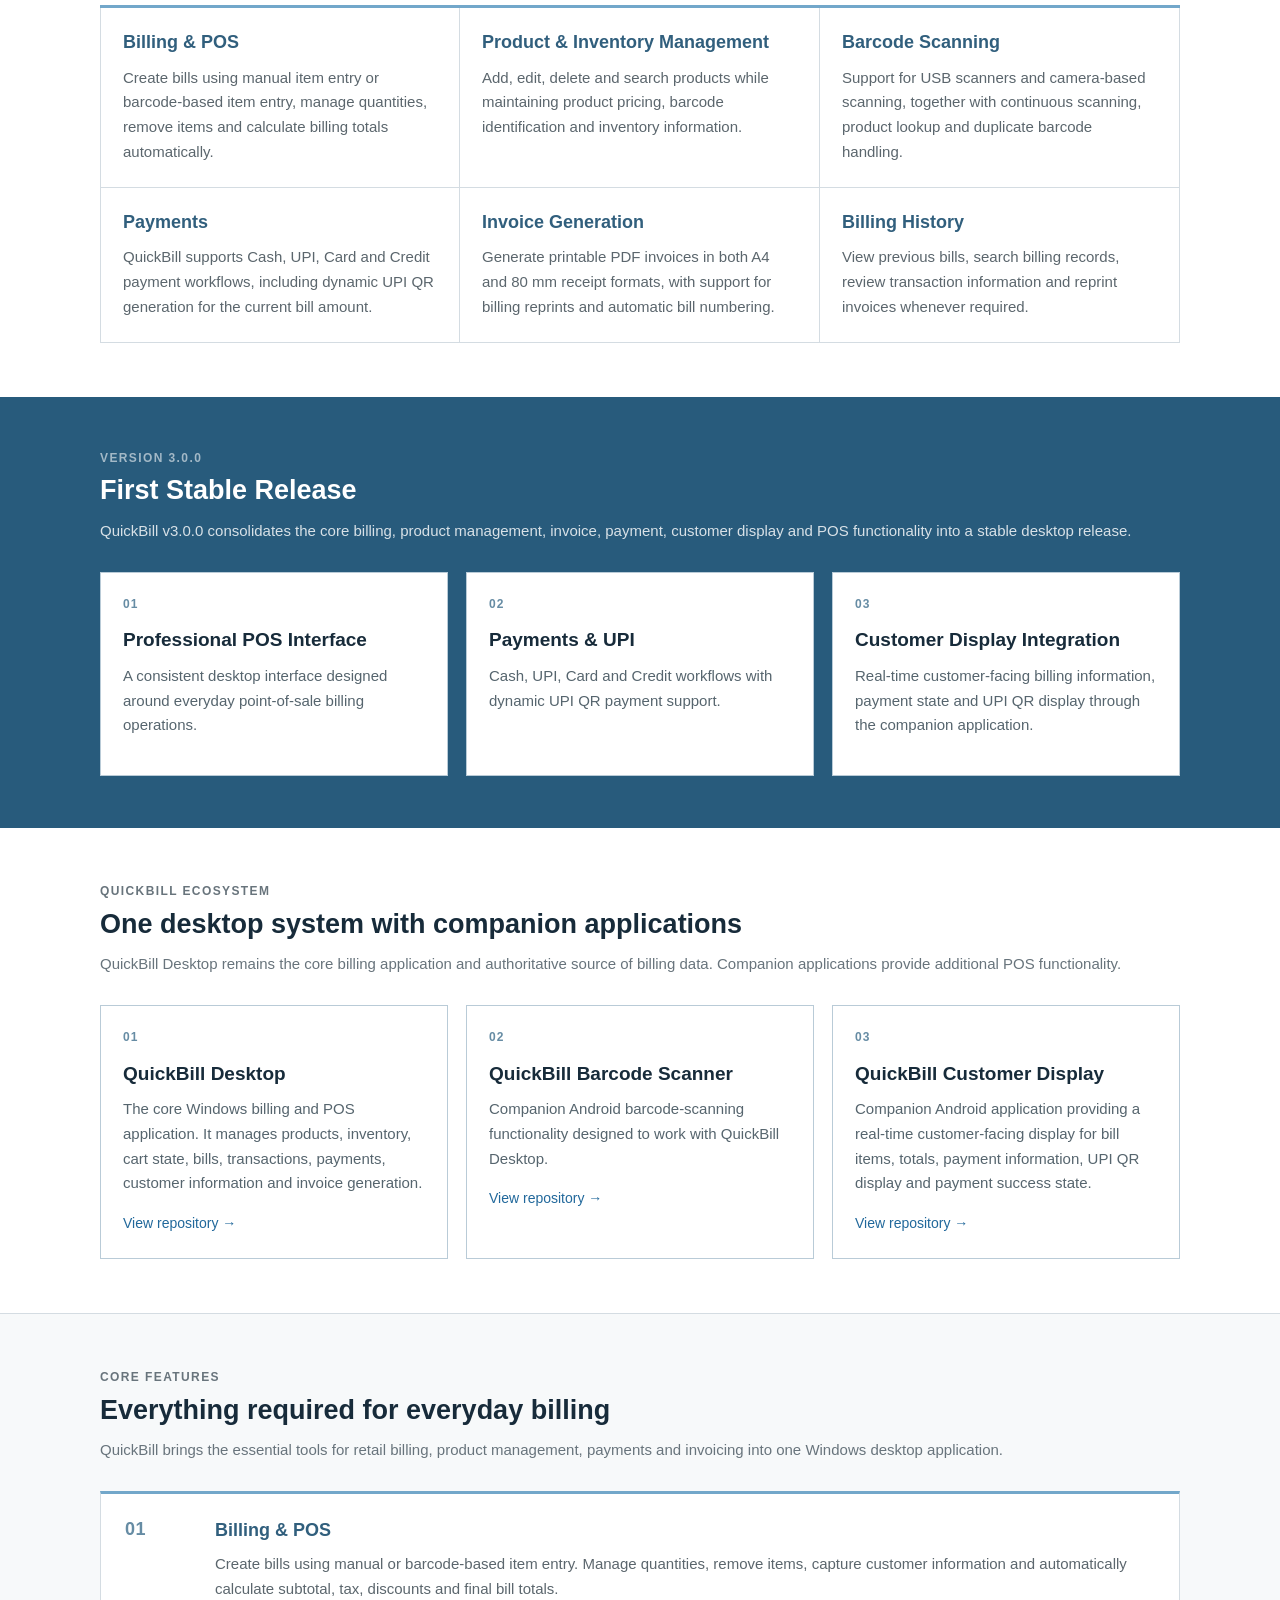
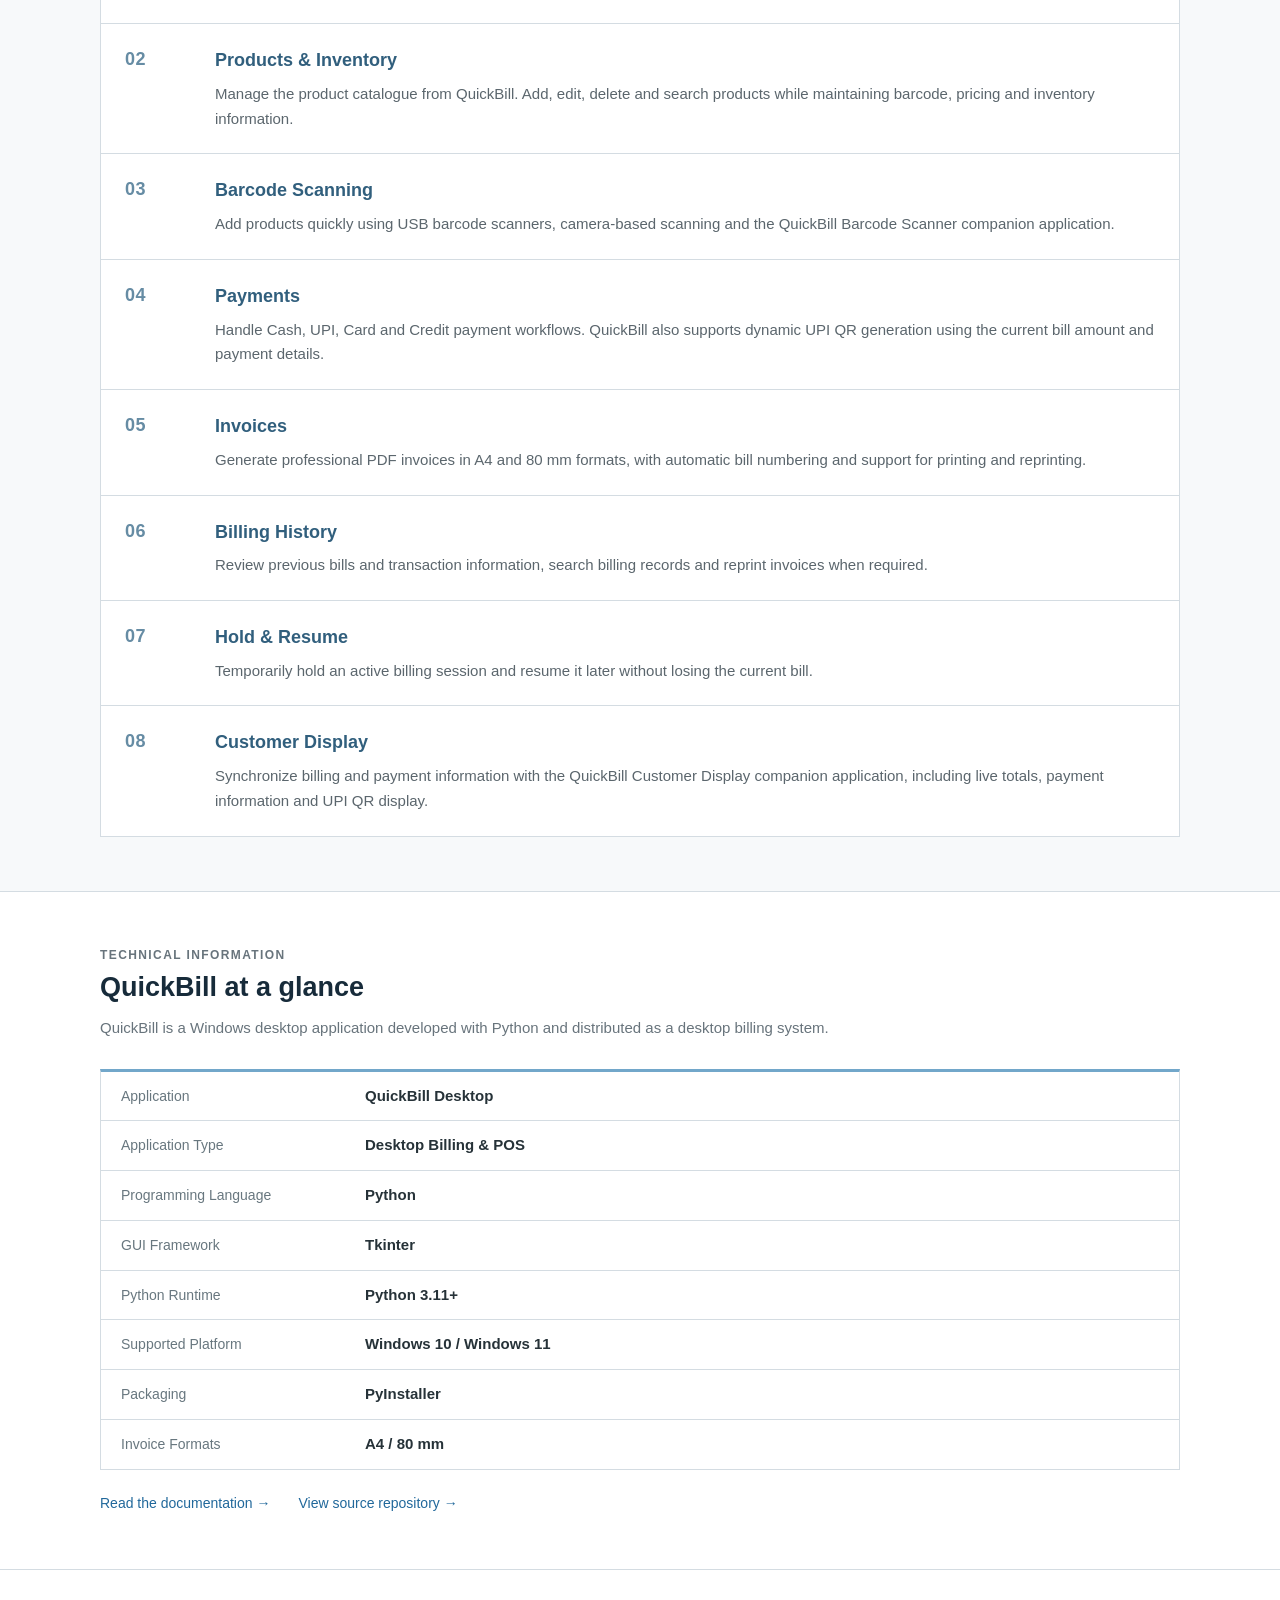
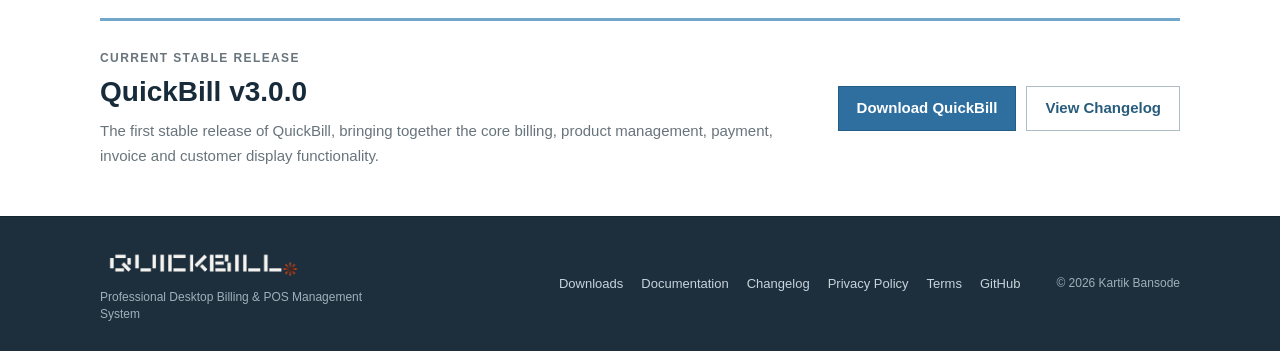
==== commit cf61200e: "few ui changes" ====
--- a/public/index.html
+++ b/public/index.html
@@ -35,15 +35,13 @@
       <div class="container topbar-inner">
 
         <a class="brand" href="index.html" aria-label="QuickBill home">
-          <img class="brand-logo" src="assets/images/quickbill-logo.png" alt="QuickBill" width="42" height="42">
-          <span class="brand-name">QuickBill</span>
+          <img class="brand-logo" src="assets/images/quickbill-logo.png" alt="QuickBill">
         </a>
 
         <div class="top-links">
           <a href="https://github.com/kartikbansode/quickbill" target="_blank" rel="noopener noreferrer">
             GitHub
           </a>
-
           <a href="downloads.html" class="top-download">
             Download
           </a>
@@ -87,19 +85,16 @@
           </p>
 
           <h1>
-            QuickBill
+            Billing, POS and Business Management for Windows
           </h1>
 
           <p class="hero-lead">
-            Professional billing and point-of-sale software
-            for retail shops and small businesses.
+            Complete billing software for retail shops and small businesses.
           </p>
 
           <p class="hero-copy">
-            QuickBill provides a complete desktop billing workflow
-            with barcode scanning, product and inventory management,
-            payments, invoice generation, billing history and
-            customer-facing display synchronization.
+            Create bills, manage products and inventory, process payments, generate invoices and keep billing history
+            organized from one Windows desktop application.
           </p>
 
           <div class="button-row">
@@ -118,11 +113,9 @@
 
         </div>
 
-        <!-- ================================================
-             CURRENT RELEASE
-        ================================================= -->
-
         <aside class="release-box" aria-label="Latest QuickBill release">
+
+          <img class="release-box-badge" src="assets/images/5.png" alt="" width="48" height="48">
 
           <div class="release-heading">
             LATEST STABLE RELEASE
@@ -158,9 +151,20 @@
           </a>
 
         </aside>
-
-      </div>
-
+      </div>
+
+    </section>
+
+    <!-- ================================================
+     PRODUCT SHOWCASE
+================================================ -->
+    <section class="showcase-section" aria-label="QuickBill product showcase">
+      <div class="container">
+        <div class="showcase-frame">
+          <img class="showcase-image" src="assets/images/quickbill-showcase.png"
+            alt="QuickBill desktop billing application interface" width="1080" height="620" loading="lazy">
+        </div>
+      </div>
     </section>
 
 
@@ -655,22 +659,22 @@
   ========================================================== -->
 
   <footer class="site-footer">
-
     <div class="container footer-inner">
 
-      <div>
-        <strong>QuickBill</strong>
-        <br>
-        <span>Professional Desktop Billing &amp; POS Management System</span>
+      <div class="footer-brand">
+        <a class="footer-logo-link" href="index.html" aria-label="QuickBill home">
+          <img class="footer-logo" src="assets/images/quickbill-logo.png" alt="QuickBill">
+        </a>
+        <span class="footer-tagline">Professional Desktop Billing &amp; POS Management System</span>
       </div>
 
       <div class="footer-links">
         <a href="downloads.html">Downloads</a>
         <a href="documentation.html">Documentation</a>
         <a href="changelog.html">Changelog</a>
+        <a href="privacy.html">Privacy Policy</a>
+        <a href="terms.html">Terms</a>
         <a href="https://github.com/kartikbansode/quickbill" target="_blank" rel="noopener noreferrer">GitHub</a>
-        <a href="privacy-policy.html">Privacy Policy</a>
-        <a href="terms.html">Terms</a>
       </div>
 
       <div class="copyright">
@@ -678,7 +682,6 @@
       </div>
 
     </div>
-
   </footer>
 
 </body>
--- a/public/assets/css/style.css
+++ b/public/assets/css/style.css
@@ -77,24 +77,26 @@
 .brand {
   display: flex;
   align-items: center;
-  gap: 12px;
+  gap: 0;
   color: #fff;
-  font-size: 25px;
-  font-weight: 600;
   text-decoration: none;
   min-width: 0;
+  max-width: min(280px, 55vw);
 }
 
 .brand:hover {
   text-decoration: none;
+  opacity: 0.92;
 }
 
 .brand-logo {
-  width: 42px;
-  height: 42px;
+  display: block;
+  height: 40px;
+  width: auto;
+  max-width: 100%;
   object-fit: contain;
-  display: block;
-  flex-shrink: 0;
+  object-position: left center;
+  flex-shrink: 1;
 }
 
 .brand-name {
@@ -125,11 +127,17 @@
 }
 
 .top-links .top-download {
-  background: var(--yellow);
-  color: #263238;
+  background: transparent;
+  border: 1px solid #8eb4cc;
+  color: #e8f1f7;
   padding: 6px 14px;
-  border: 1px solid #d2ad31;
   font-weight: 600;
+}
+
+.top-links .top-download:hover {
+  background: rgba(255, 255, 255, 0.12);
+  color: #fff;
+  text-decoration: none;
 }
 
 .main-nav {
@@ -222,6 +230,7 @@
   display: flex;
   gap: 10px;
   flex-wrap: wrap;
+  width: 50%;
 }
 
 .button {
@@ -257,11 +266,115 @@
 }
 
 .release-box {
+  position: relative; /* needed for absolute badge */
   background: #fff;
   border: 1px solid #c7d3db;
   box-shadow: 0 2px 7px rgba(25, 50, 65, 0.12);
   padding: 22px;
   min-width: 0;
+}
+
+.release-box-badge {
+  position: absolute;
+  top: 14px;
+  right: 14px;
+  width: 48px;
+  height: 48px;
+  object-fit: contain;
+  opacity: 0.92;
+  pointer-events: none; /* clicks pass through to the box */
+}
+
+/* keep title text from sitting under the image */
+.release-box .release-heading,
+.release-box .release-version,
+.release-box .release-meta {
+  padding-right: 56px;
+}
+.download-panel.featured {
+  position: relative;
+  border-top: 4px solid var(--blue);
+}
+
+.download-panel-badge {
+  position: absolute;
+  top: 16px;
+  right: 16px;
+  width: 48px;
+  height: 48px;
+  object-fit: contain;
+  opacity: 0.92;
+  pointer-events: none;
+  z-index: 1;
+}
+
+/* keep heading area clear of the badge */
+.download-panel.featured .download-main {
+  padding-right: 56px;
+}
+
+.standard-section {
+  position: relative;
+}
+
+.section-badge {
+  position: absolute;
+  top: 18px;
+  right: 18px;
+  width: 48px;
+  height: 48px;
+  object-fit: contain;
+  opacity: 0.92;
+  pointer-events: none;
+}
+
+.standard-section > h2 {
+  padding-right: 56px;
+}
+
+@media (max-width: 560px) {
+  .section-badge {
+    width: 36px;
+    height: 36px;
+    top: 14px;
+    right: 14px;
+  }
+
+  .standard-section > h2 {
+    padding-right: 44px;
+  }
+}
+
+@media (max-width: 800px) {
+  .download-panel.featured .download-main {
+    padding-right: 52px;
+  }
+}
+
+@media (max-width: 560px) {
+  .download-panel-badge {
+    width: 36px;
+    height: 36px;
+    top: 12px;
+    right: 12px;
+  }
+
+  .download-panel.featured .download-main {
+    padding-right: 44px;
+  }
+}
+
+.release-box .button.primary.full {
+  background: #285b7c;
+  border-color: #1e4863;
+  color: #fff;
+  font-weight: 700;
+  padding: 11px 18px;
+}
+
+.release-box .button.primary.full:hover {
+  background: #1e4863;
+  text-decoration: none;
 }
 
 .release-heading {
@@ -649,15 +762,24 @@
 }
 
 .download-action {
-  align-self: center;
+  align-self: end;
+  padding-bottom: 4px;
+}
+
+.download-action .button.full {
+  display: block;
+  width: 100%;
+  text-align: center;
+  box-sizing: border-box;
 }
 
 .download-note {
   font-size: 12px;
-  margin: 10px 0;
+  margin: 10px 0 0;
   text-align: center;
-}
-
+  color: var(--muted);
+  line-height: 1.45;
+}
 .subsection-title {
   font-size: 23px;
   color: var(--navy-dark);
@@ -698,6 +820,24 @@
   gap: 18px;
   align-items: center;
   flex-wrap: wrap;
+}
+
+.text-latest {
+  color: var(--success);
+  font-size: 13px;
+  font-weight: 500;
+  background: #e7f1e8;
+  border: 1px solid #b9d3bd;
+  padding: 2px 8px;
+}
+
+.text-muted {
+  color: var(--muted);
+  font-size: 13px;
+  font-style: italic;
+  background: #f5f6f7;
+  border: 1px solid #d4dce2;
+  padding: 2px 8px;
 }
 
 .download-grid {
@@ -982,36 +1122,68 @@
 
 .footer-inner {
   display: grid;
-  grid-template-columns: 1fr auto auto;
-  gap: 35px;
+  grid-template-columns: minmax(0, 1.2fr) auto auto;
+  gap: 24px 36px;
   align-items: center;
 }
 
-.footer-inner strong {
-  color: #fff;
-  font-size: 17px;
-}
-
-.footer-inner span {
+.footer-brand {
+  display: flex;
+  flex-direction: column;
+  gap: 8px;
+  min-width: 0;
+}
+
+.footer-logo-link {
+  display: inline-block;
+  max-width: 220px;
+  text-decoration: none;
+}
+
+.footer-logo-link:hover {
+  opacity: 0.9;
+  text-decoration: none;
+}
+
+.footer-logo {
+  display: block;
+  height: 36px;
+  width: auto;
+  max-width: 100%;
+  object-fit: contain;
+  object-position: left center;
+}
+
+.footer-tagline {
   font-size: 12px;
   color: #9eb0bb;
+  line-height: 1.4;
+  max-width: 280px;
 }
 
 .footer-links {
   display: flex;
-  gap: 18px;
   flex-wrap: wrap;
+  gap: 10px 18px;
+  align-items: center;
+  justify-content: flex-end;
 }
 
 .footer-links a {
   color: #c7d4dc;
   font-size: 13px;
+  white-space: nowrap;
+}
+
+.footer-links a:hover {
+  color: #fff;
 }
 
 .copyright {
   font-size: 12px;
   color: #9eb0bb;
   white-space: nowrap;
+  text-align: right;
 }
 
 /* =========================================================
@@ -1048,14 +1220,6 @@
   .change-columns {
     grid-template-columns: 1fr 1fr;
   }
-
-  .docs-layout {
-    grid-template-columns: 1fr;
-  }
-
-  .docs-sidebar {
-    position: static;
-  }
 }
 
 /* =========================================================
@@ -1067,18 +1231,16 @@
     width: min(100% - 28px, 1080px);
   }
 
+  .brand {
+    max-width: min(200px, 50vw);
+  }
+
+  .brand-logo {
+    height: 34px;
+  }
+
   .topbar-inner {
     height: 64px;
-  }
-
-  .brand {
-    font-size: 22px;
-    gap: 10px;
-  }
-
-  .brand-logo {
-    width: 36px;
-    height: 36px;
   }
 
   .hero {
@@ -1149,15 +1311,6 @@
     width: min(100%, 360px);
   }
 
-  .footer-inner {
-    grid-template-columns: 1fr;
-    gap: 20px;
-  }
-
-  .copyright {
-    white-space: normal;
-  }
-
   .content-section,
   .blue-section {
     padding: 42px 0;
@@ -1205,18 +1358,16 @@
     width: calc(100% - 24px);
   }
 
+  .brand {
+    max-width: min(160px, 48vw);
+  }
+
+  .brand-logo {
+    height: 30px;
+  }
+
   .topbar-inner {
-    height: 58px;
-  }
-
-  .brand {
-    font-size: 20px;
-    gap: 8px;
-  }
-
-  .brand-logo {
-    width: 32px;
-    height: 32px;
+    height: 56px;
   }
 
   .top-links {
@@ -1589,12 +1740,6 @@
   line-height: 1.55;
 }
 
-.download-card .text-link {
-  display: block;
-  margin-top: 10px;
-  font-size: 13px;
-}
-
 @media (max-width: 800px) {
   .release-row div:last-child {
     display: flex;
@@ -1647,28 +1792,189 @@
   margin-bottom: 6px;
 }
 
+/* Documentation — tablet / mobile (no overflow + side spacing) */
+
 @media (max-width: 960px) {
+  .page .container.docs-layout {
+    width: calc(100% - 40px);
+    margin-left: auto;
+    margin-right: auto;
+    box-sizing: border-box;
+  }
+
   .docs-layout {
-    grid-template-columns: 1fr;
+    display: block;
+    width: 100%;
+    max-width: 100%;
+    box-sizing: border-box;
   }
 
   .docs-sidebar {
     position: static;
-    display: flex;
-    flex-wrap: wrap;
-    gap: 0;
-    margin-bottom: 8px;
+    display: block;
+    width: 100%;
+    max-width: 100%;
+    box-sizing: border-box;
+    margin: 0 0 16px;
+    overflow-x: hidden;
   }
 
   .docs-sidebar strong {
+    display: block;
     width: 100%;
+    box-sizing: border-box;
   }
 
   .docs-sidebar a {
+    display: block;
+    width: 100%;
+    max-width: 100%;
+    box-sizing: border-box;
+    padding: 10px 14px;
+    border-bottom: 1px solid #edf0f2;
+    border-right: 0;
+    font-size: 14px;
+    white-space: normal;
+    word-break: break-word;
+    overflow-wrap: anywhere;
+  }
+
+  .docs-sidebar a:last-child {
     border-bottom: 0;
-    border-right: 1px solid #edf0f2;
-    padding: 8px 12px;
+  }
+
+  .docs-content,
+  .doc-section {
+    width: 100%;
+    max-width: 100%;
+    min-width: 0;
+    box-sizing: border-box;
+  }
+}
+
+@media (max-width: 800px) {
+  .page .container.docs-layout {
+    width: calc(100% - 36px);
+  }
+
+  .docs-layout {
+    width: 100%;
+    max-width: 100%;
+    box-sizing: border-box;
+    padding-left: 0;
+    padding-right: 0;
+  }
+}
+
+@media (max-width: 560px) {
+  .page .container.docs-layout {
+    width: calc(100% - 32px);
+    margin-left: auto;
+    margin-right: auto;
+  }
+
+  .docs-sidebar,
+  .doc-section {
+    margin-left: 0;
+    margin-right: 0;
+  }
+
+  .docs-sidebar a {
+    padding: 9px 12px;
     font-size: 13px;
+  }
+
+  .doc-section {
+    padding: 16px 12px;
+    box-sizing: border-box;
+    max-width: 100%;
+    overflow-x: hidden;
+  }
+
+  .doc-section h2 {
+    font-size: 20px;
+    word-break: break-word;
+  }
+
+  .code-block {
+    display: block;
+    width: 100%;
+    max-width: 100%;
+    box-sizing: border-box;
+    overflow-x: auto;
+    -webkit-overflow-scrolling: touch;
+    font-size: 12px;
+    padding: 12px;
+    white-space: pre;
+  }
+}
+
+@media (max-width: 380px) {
+  .page .container.docs-layout {
+    width: calc(100% - 24px);
+  }
+}
+
+/* =========================================================
+   RESPONSIVE — FOOTER
+========================================================= */
+
+@media (max-width: 900px) {
+  .footer-inner {
+    grid-template-columns: 1fr auto;
+    gap: 20px 24px;
+    align-items: start;
+  }
+
+  .footer-links {
+    justify-content: flex-end;
+  }
+
+  .copyright {
+    grid-column: 1 / -1;
+    text-align: left;
+    white-space: normal;
+  }
+}
+
+@media (max-width: 640px) {
+  .footer-inner {
+    grid-template-columns: 1fr;
+    gap: 18px;
+  }
+
+  .footer-links {
+    justify-content: flex-start;
+  }
+
+  .footer-logo {
+    height: 32px;
+  }
+
+  .footer-logo-link {
+    max-width: 180px;
+  }
+
+  .footer-tagline {
+    max-width: none;
+  }
+
+  .copyright {
+    text-align: left;
+  }
+}
+
+@media (max-width: 380px) {
+  .footer-logo {
+    height: 28px;
+  }
+
+  .footer-links {
+    gap: 8px 14px;
+  }
+
+  .footer-links a {
+    font-size: 12px;
   }
 }
 
@@ -1798,3 +2104,49 @@
     columns: 1;
   }
 }
+/* =========================================================
+   PRODUCT SHOWCASE (below hero)
+========================================================= */
+
+.showcase-section {
+  background: #fff;
+  border-bottom: 1px solid var(--border);
+  padding: 36px 0 48px;
+}
+
+.showcase-frame {
+  background: #fff;
+  border: 1px solid #c7d3db;
+  border-top: 3px solid #72a7ca;
+  padding: 12px;
+}
+
+.showcase-image {
+  display: block;
+  width: 100%;
+  height: auto;
+  max-width: 100%;
+  object-fit: contain;
+  background: #f0f4f7;
+  border: 1px solid #dce4ea;
+}
+
+@media (max-width: 800px) {
+  .showcase-section {
+    padding: 28px 0 36px;
+  }
+
+  .showcase-frame {
+    padding: 10px;
+  }
+}
+
+@media (max-width: 560px) {
+  .showcase-section {
+    padding: 22px 0 28px;
+  }
+
+  .showcase-frame {
+    padding: 8px;
+  }
+}
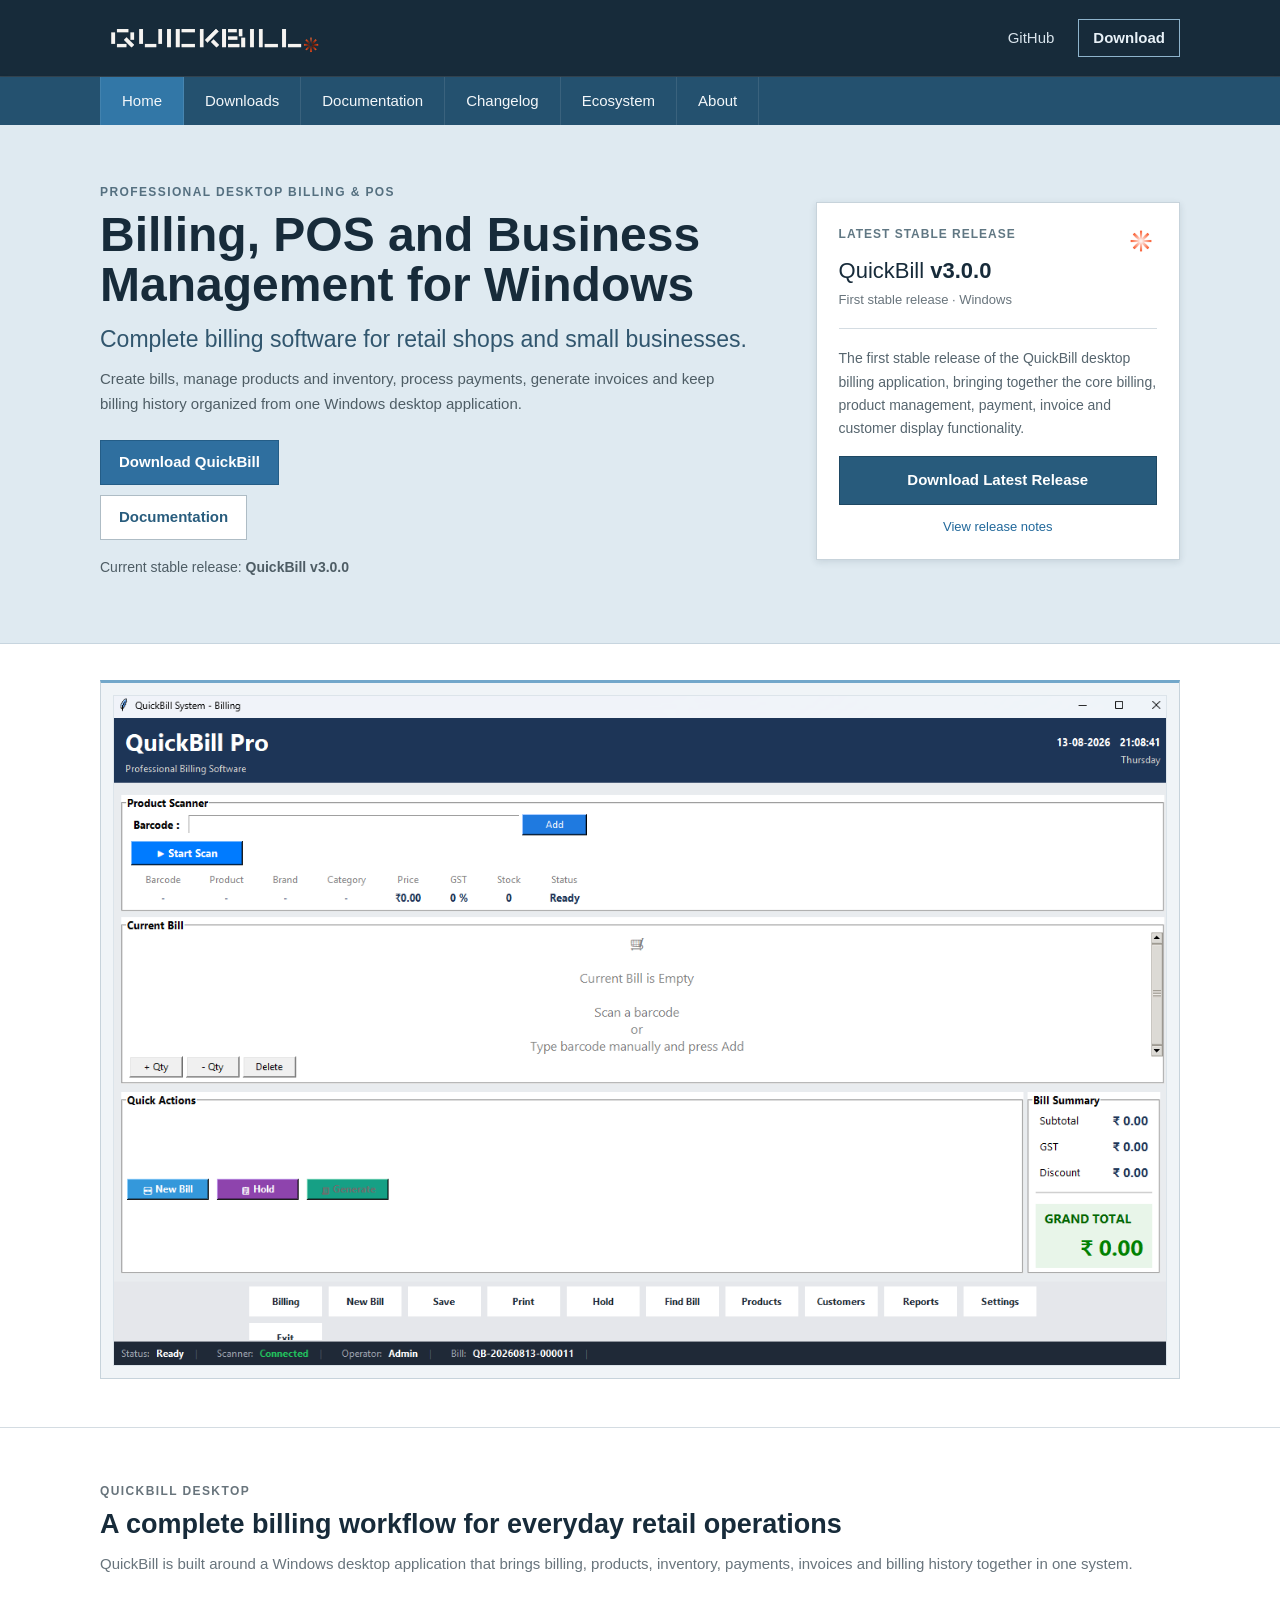
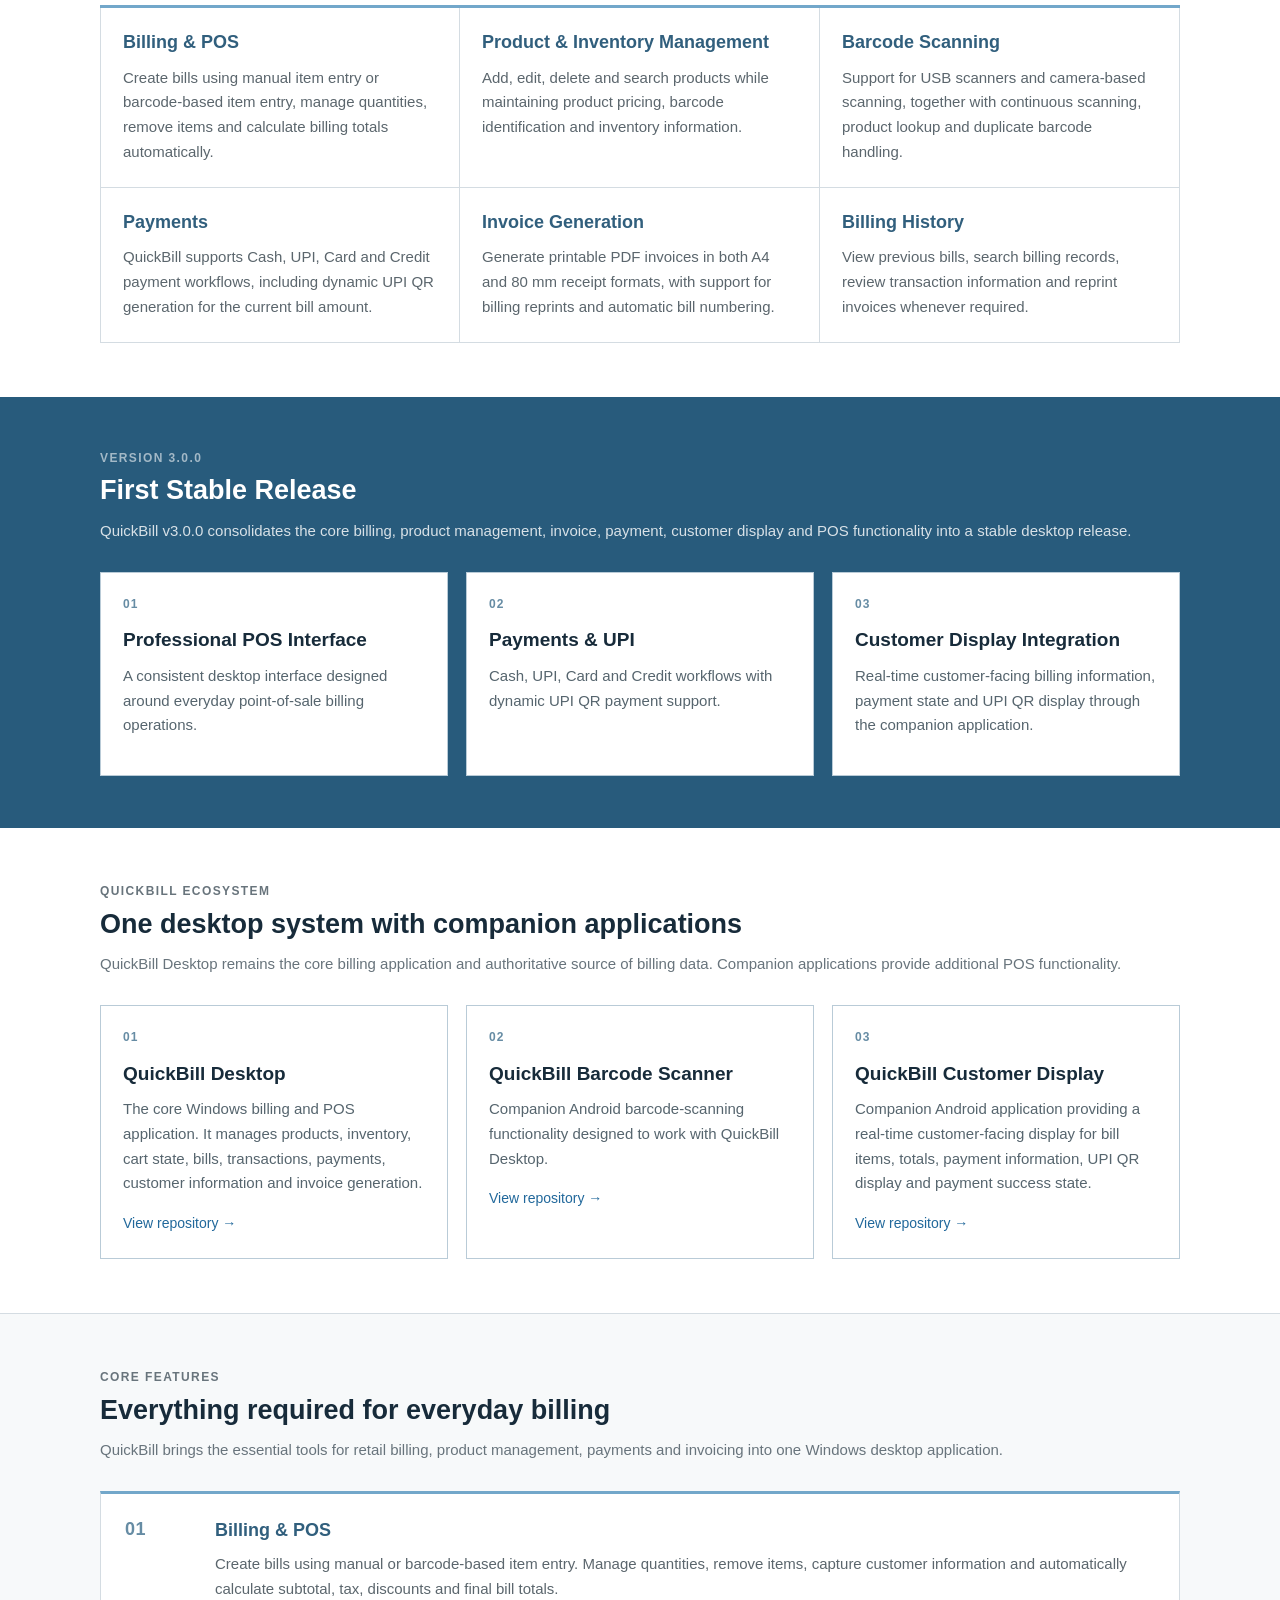
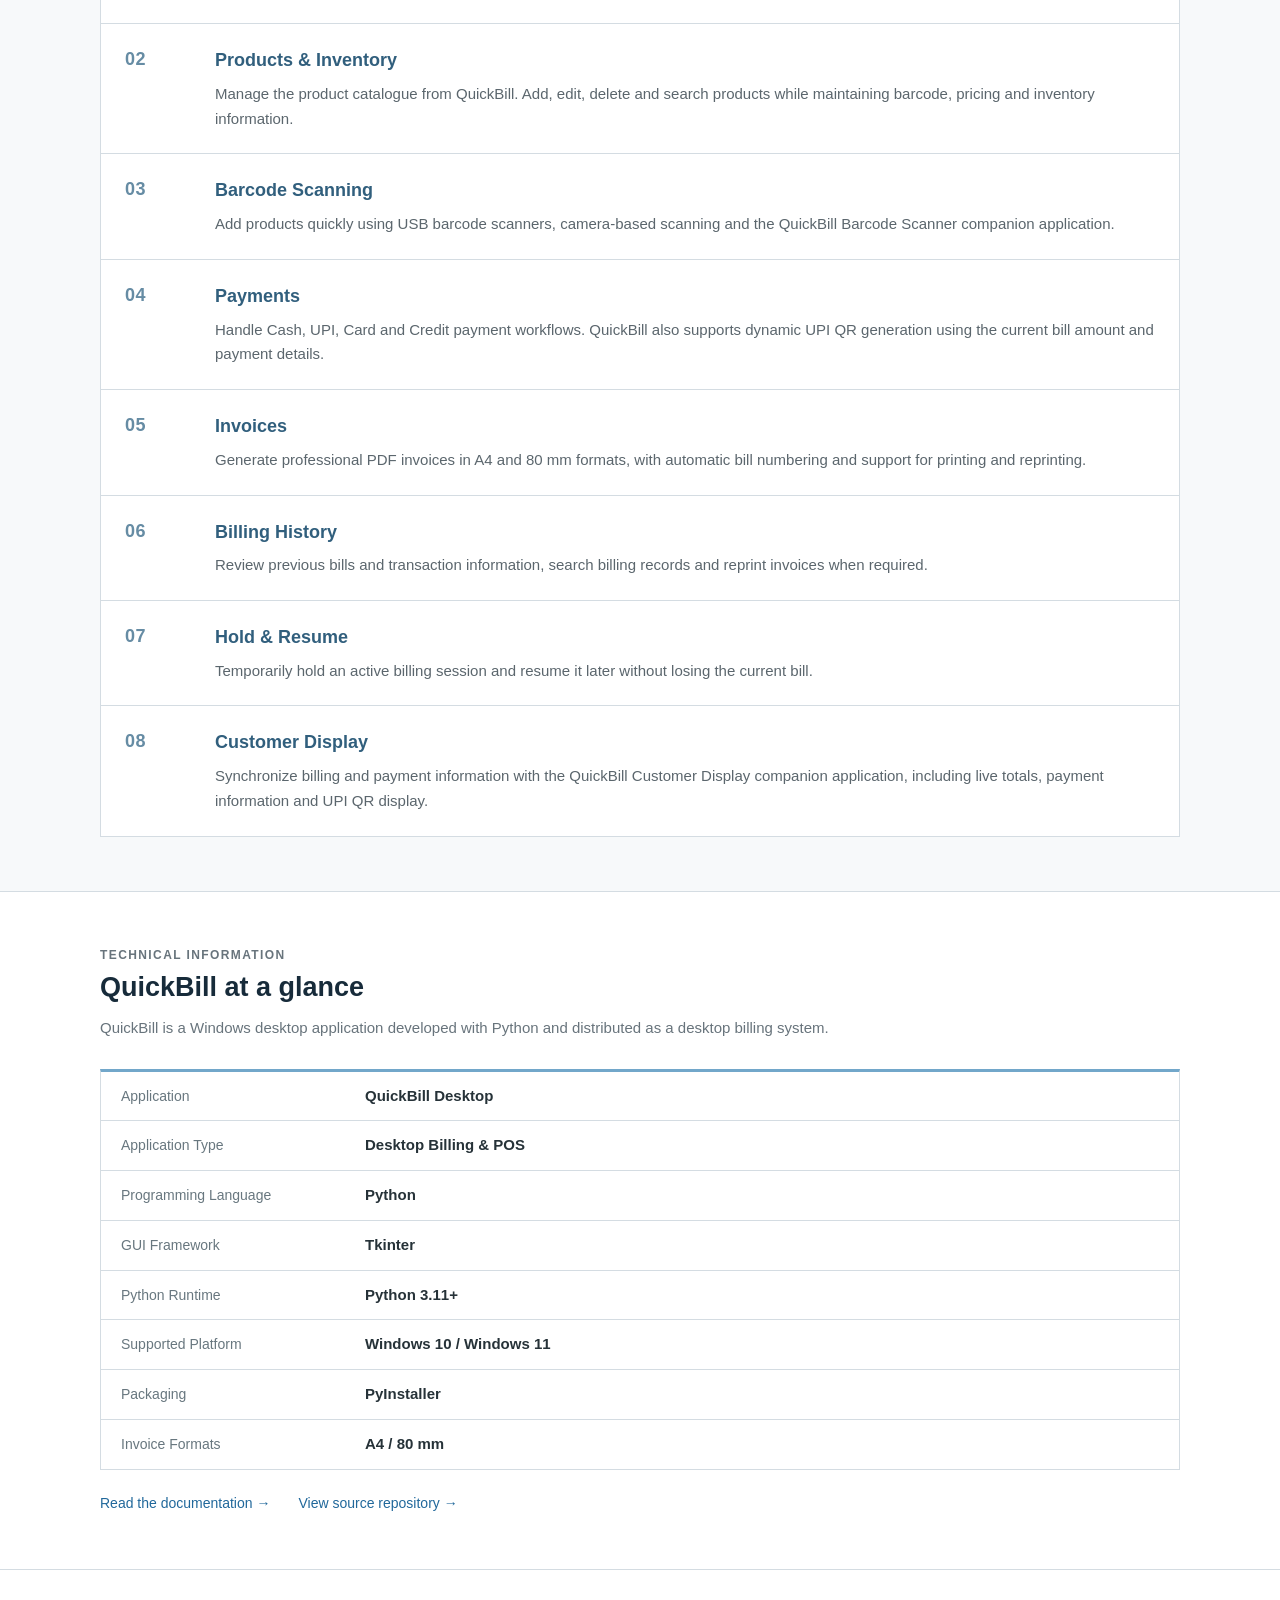
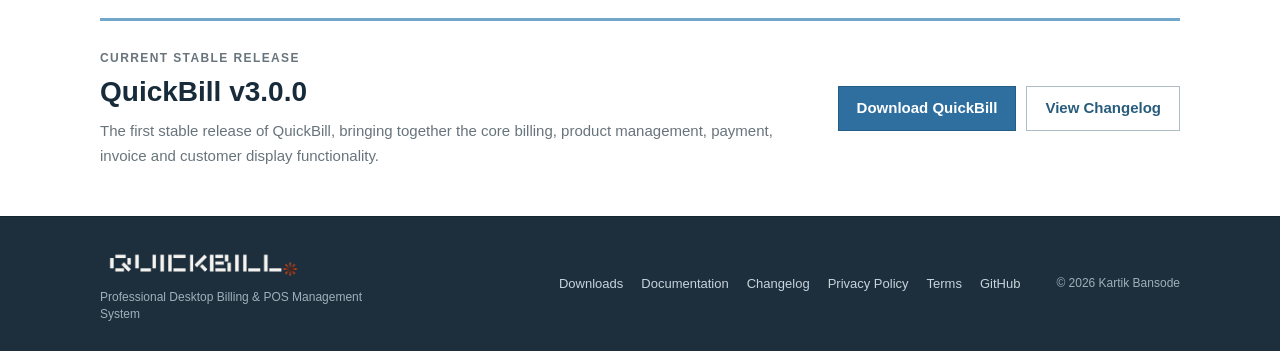
==== commit 40feeb86: "few ui changes" ====
--- a/public/index.html
+++ b/public/index.html
@@ -155,17 +155,40 @@
 
     </section>
 
-    <!-- ================================================
+<!-- ================================================
      PRODUCT SHOWCASE
 ================================================ -->
-    <section class="showcase-section" aria-label="QuickBill product showcase">
-      <div class="container">
-        <div class="showcase-frame">
-          <img class="showcase-image" src="assets/images/quickbill-showcase.png"
-            alt="QuickBill desktop billing application interface" width="1080" height="620" loading="lazy">
-        </div>
-      </div>
-    </section>
+<!-- ================================================
+     PRODUCT SHOWCASE
+================================================ -->
+<section class="showcase-section" aria-label="QuickBill product showcase">
+  <div class="container">
+    <div class="showcase-frame">
+
+      <!-- Custom rotating loader -->
+      <div class="showcase-loader" aria-label="Loading QuickBill preview">
+        <img
+          src="assets/images/5-bgremove-sharpner.png"
+          alt=""
+          class="showcase-loader-image"
+          width="48"
+          height="48"
+        >
+      </div>
+
+      <!-- Showcase image -->
+      <img
+        class="showcase-image"
+        src="assets/images/quickbill-showcase.png"
+        alt="QuickBill desktop billing application interface"
+        width="1080"
+        height="620"
+        loading="lazy"
+      >
+
+    </div>
+  </div>
+</section>
 
 
     <!-- =======================================================
@@ -684,6 +707,8 @@
     </div>
   </footer>
 
+  <script src="assets/js/main.js" defer></script>
+
 </body>
 
 </html>
--- a/public/assets/css/style.css
+++ b/public/assets/css/style.css
@@ -2105,7 +2105,7 @@
   }
 }
 /* =========================================================
-   PRODUCT SHOWCASE (below hero)
+   PRODUCT SHOWCASE
 ========================================================= */
 
 .showcase-section {
@@ -2115,11 +2115,58 @@
 }
 
 .showcase-frame {
-  background: #fff;
+  position: relative;
+  background: #f0f4f7;
   border: 1px solid #c7d3db;
   border-top: 3px solid #72a7ca;
   padding: 12px;
-}
+  overflow: hidden;
+
+  display: flex;
+  align-items: center;
+  justify-content: center;
+}
+
+/* =========================================================
+   CUSTOM ROTATING IMAGE LOADER
+========================================================= */
+
+.showcase-loader {
+  position: absolute;
+  top: 50%;
+  left: 50%;
+
+  transform: translate(-50%, -50%);
+
+  display: flex;
+  align-items: center;
+  justify-content: center;
+
+  z-index: 2;
+}
+
+.showcase-loader-image {
+  display: block;
+  width: 48px;
+  height: 48px;
+  object-fit: contain;
+
+  animation: quickbill-loader-spin 1.2s linear infinite;
+}
+
+@keyframes quickbill-loader-spin {
+  from {
+    transform: rotate(0deg);
+  }
+
+  to {
+    transform: rotate(360deg);
+  }
+}
+
+/* =========================================================
+   SHOWCASE IMAGE
+========================================================= */
 
 .showcase-image {
   display: block;
@@ -2127,26 +2174,60 @@
   height: auto;
   max-width: 100%;
   object-fit: contain;
+
   background: #f0f4f7;
   border: 1px solid #dce4ea;
-}
+
+  opacity: 0;
+  transition: opacity 0.25s ease;
+}
+
+/* Image loaded */
+
+.showcase-frame.image-loaded .showcase-image {
+  opacity: 1;
+}
+
+.showcase-frame.image-loaded .showcase-loader {
+  display: none;
+}
+
+/* =========================================================
+   RESPONSIVE
+========================================================= */
 
 @media (max-width: 800px) {
+
   .showcase-section {
     padding: 28px 0 36px;
   }
 
   .showcase-frame {
     padding: 10px;
-  }
+    min-height: 240px;
+  }
+
+  .showcase-loader-image {
+    width: 42px;
+    height: 42px;
+  }
+
 }
 
 @media (max-width: 560px) {
+
   .showcase-section {
     padding: 22px 0 28px;
   }
 
   .showcase-frame {
     padding: 8px;
-  }
-}
+    min-height: 180px;
+  }
+
+  .showcase-loader-image {
+    width: 36px;
+    height: 36px;
+  }
+
+}
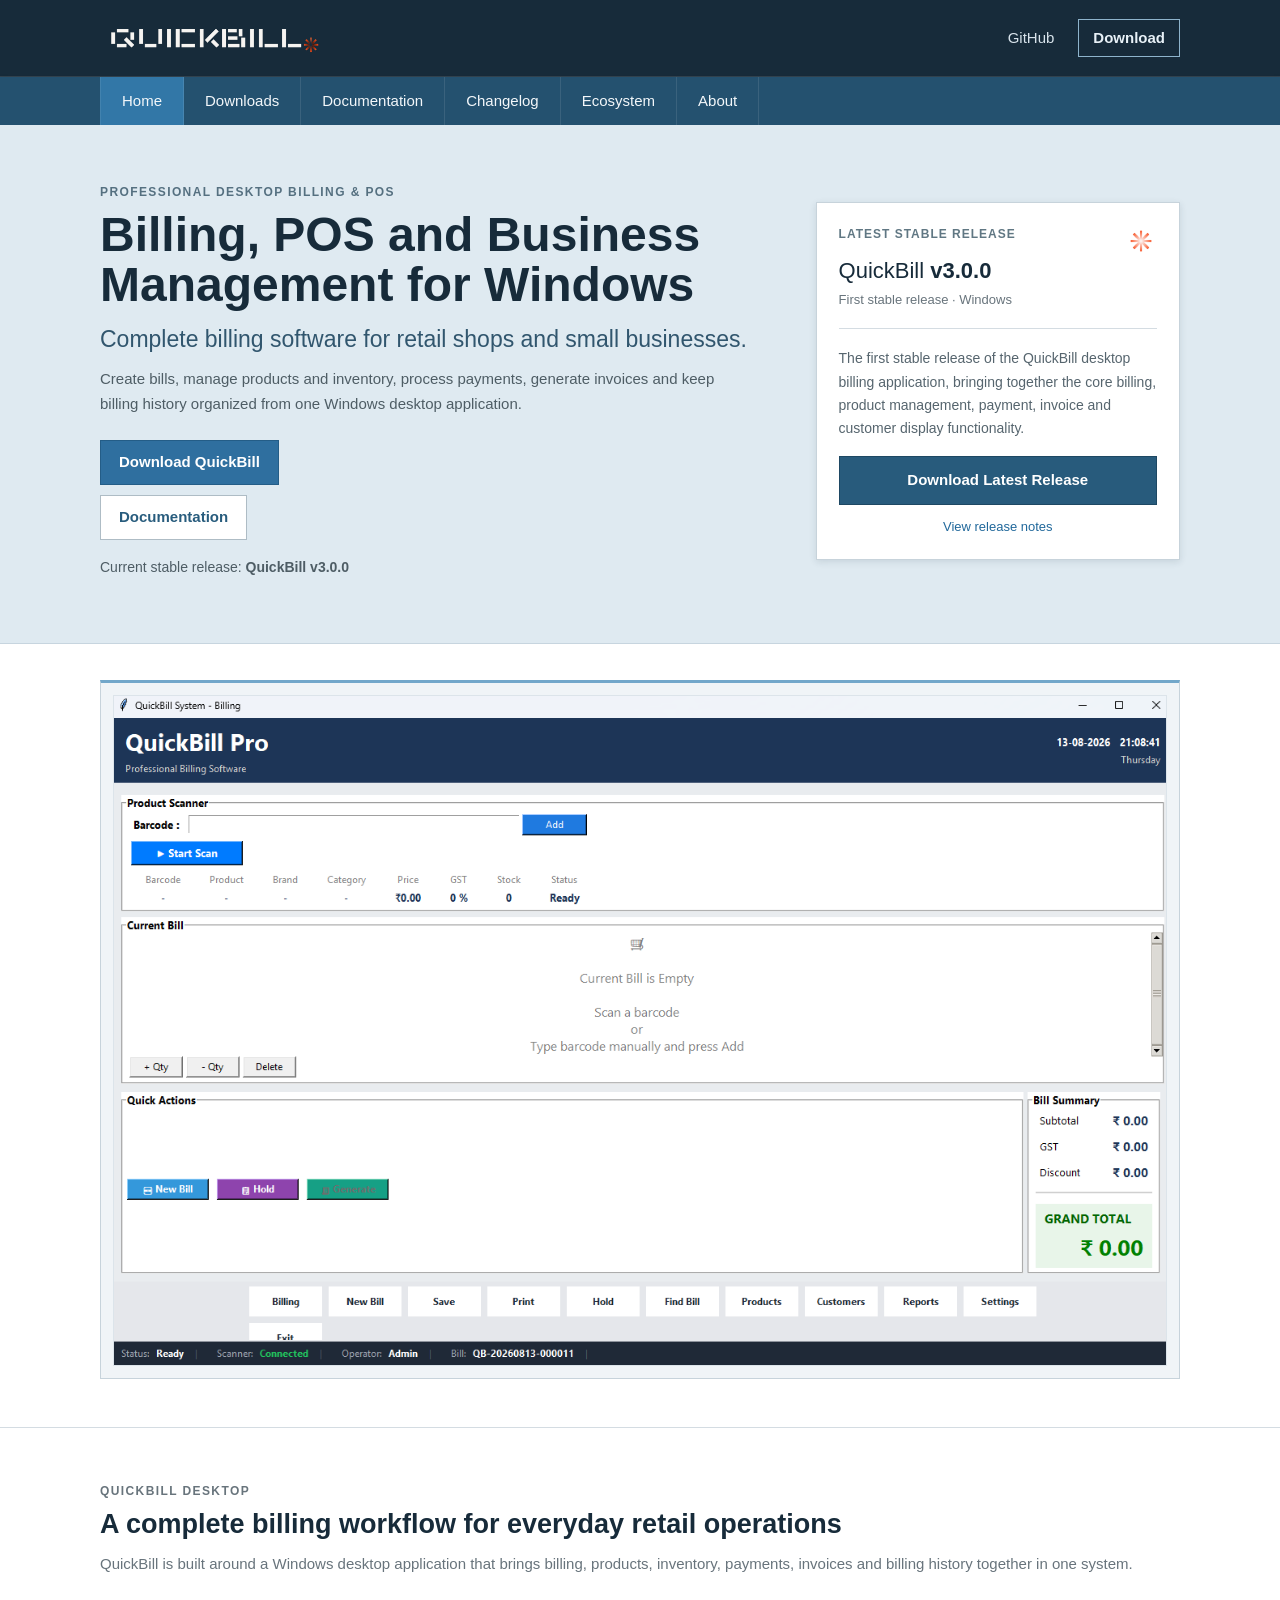
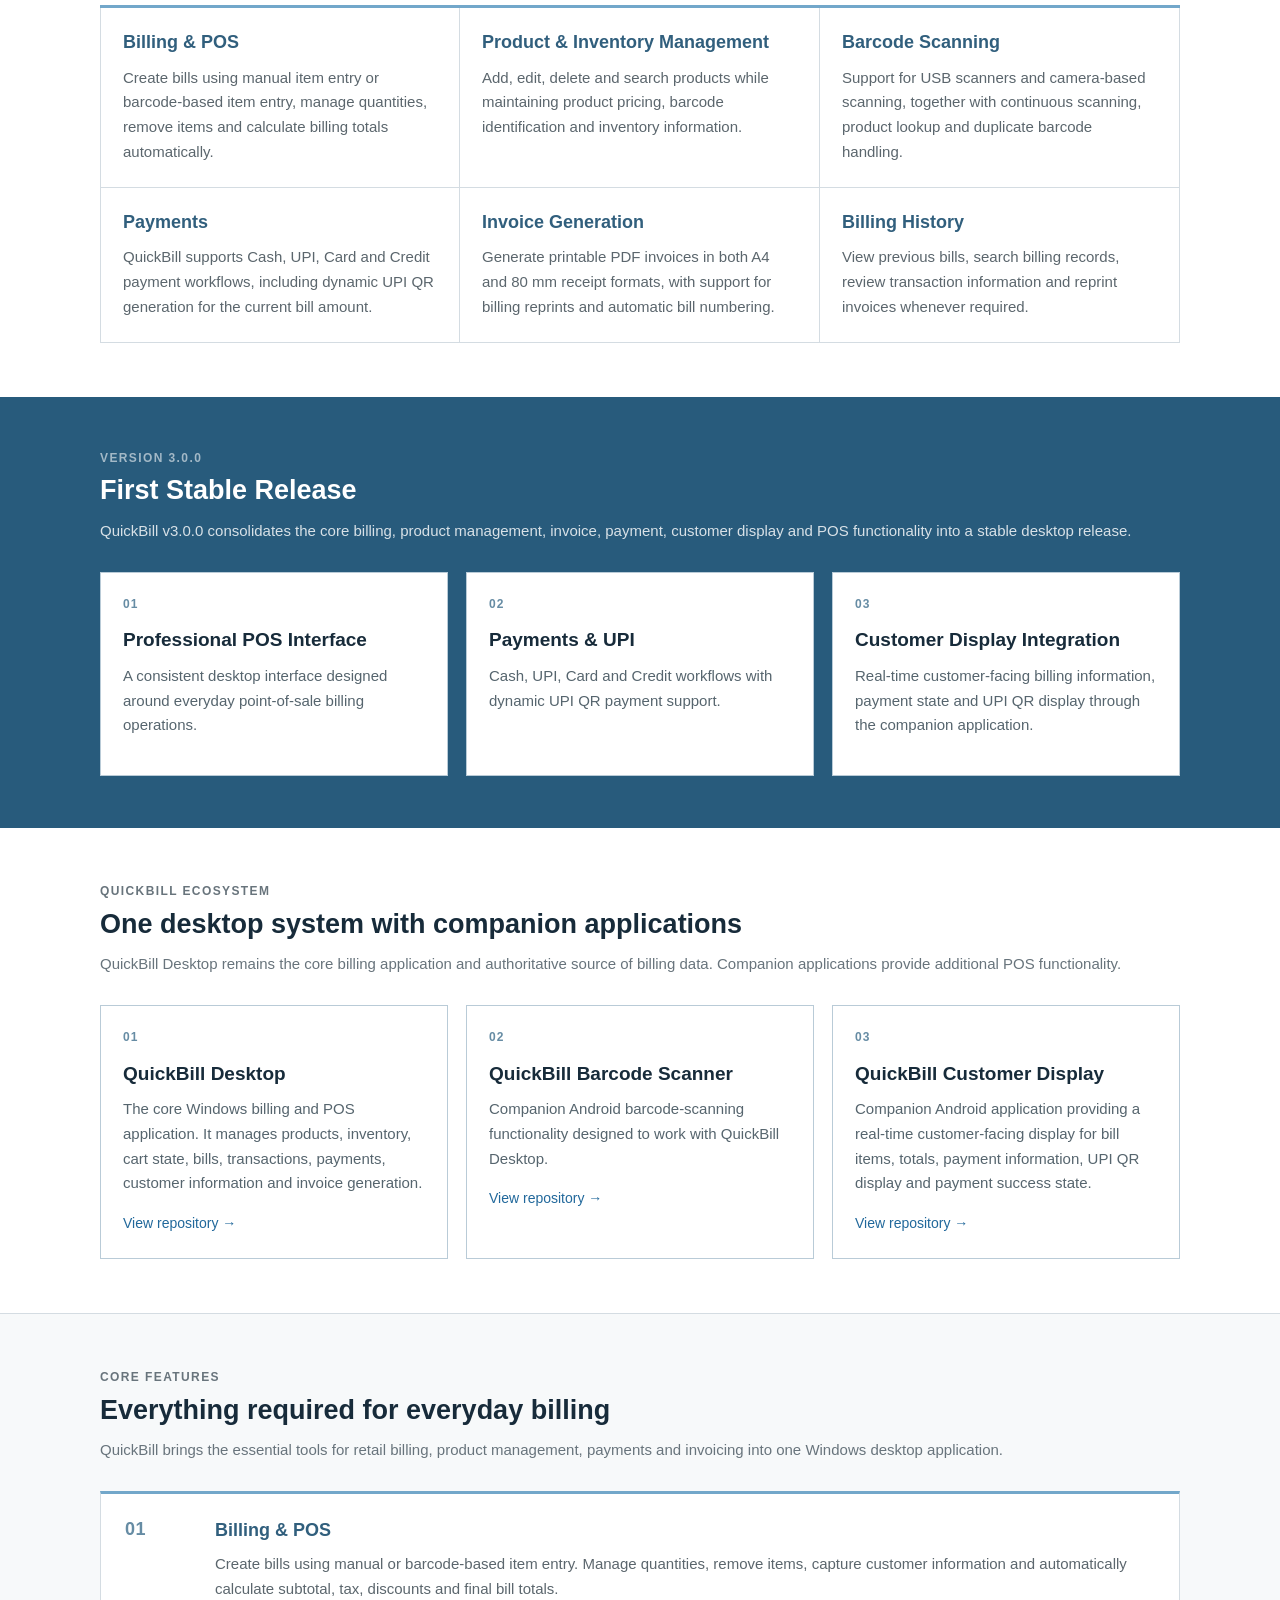
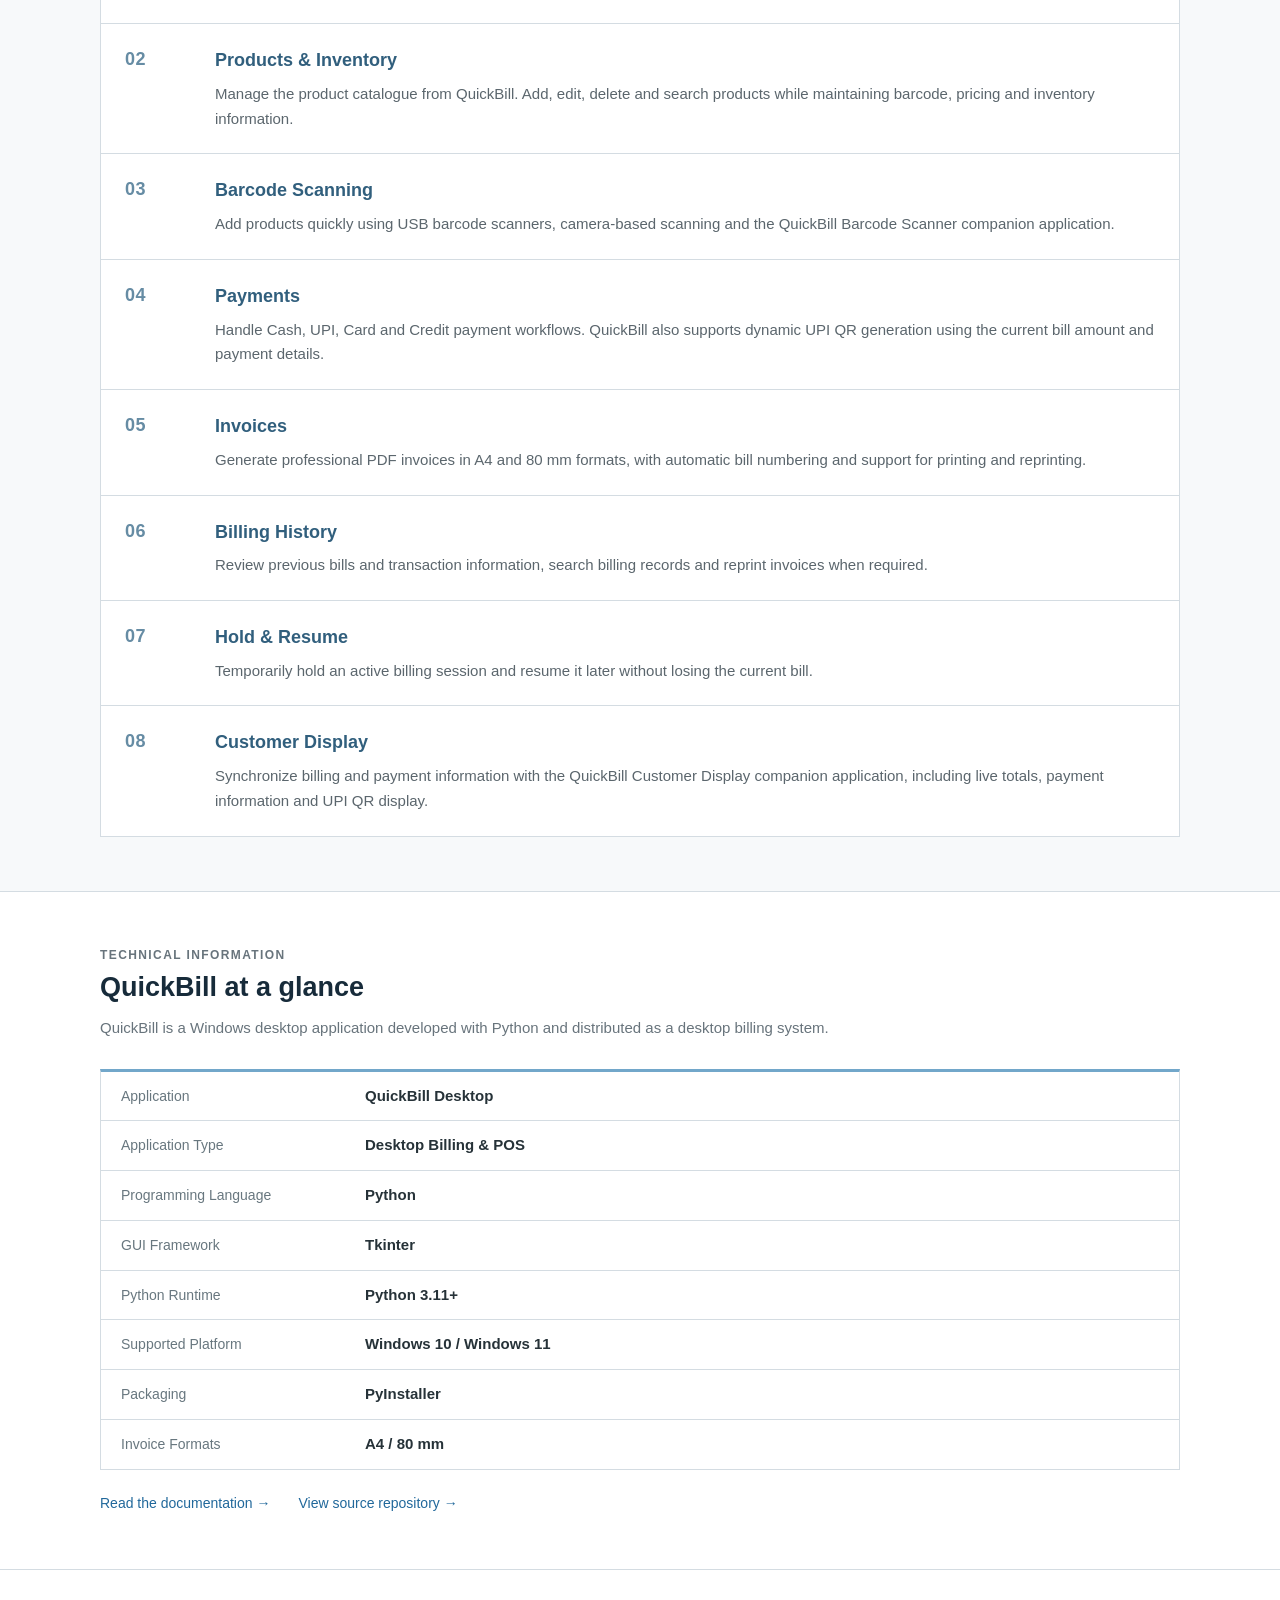
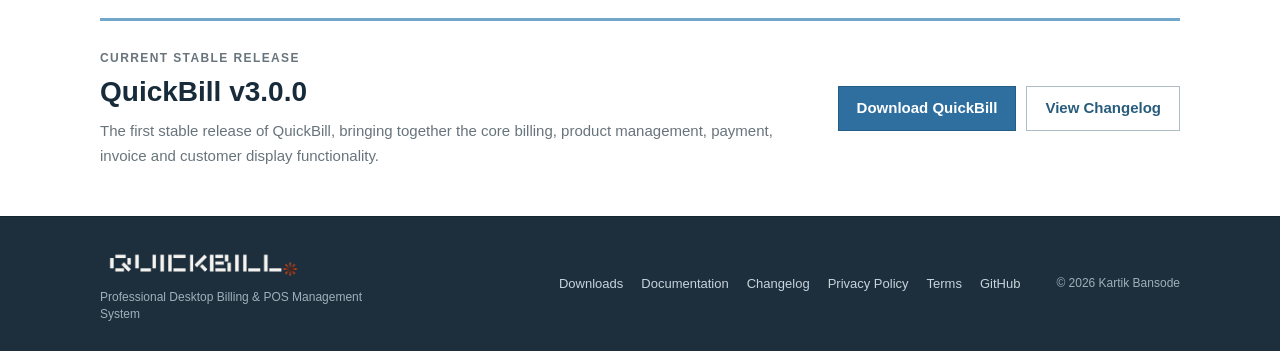
==== commit 833412b1: "few ui changes" ====
--- a/public/index.html
+++ b/public/index.html
@@ -155,40 +155,27 @@
 
     </section>
 
-<!-- ================================================
+
+    <!-- ================================================
      PRODUCT SHOWCASE
-================================================ -->
-<!-- ================================================
-     PRODUCT SHOWCASE
-================================================ -->
-<section class="showcase-section" aria-label="QuickBill product showcase">
-  <div class="container">
-    <div class="showcase-frame">
-
-      <!-- Custom rotating loader -->
-      <div class="showcase-loader" aria-label="Loading QuickBill preview">
-        <img
-          src="assets/images/5-bgremove-sharpner.png"
-          alt=""
-          class="showcase-loader-image"
-          width="48"
-          height="48"
-        >
-      </div>
-
-      <!-- Showcase image -->
-      <img
-        class="showcase-image"
-        src="assets/images/quickbill-showcase.png"
-        alt="QuickBill desktop billing application interface"
-        width="1080"
-        height="620"
-        loading="lazy"
-      >
-
-    </div>
-  </div>
-</section>
+    ================================================ -->
+    <section class="showcase-section" aria-label="QuickBill product showcase">
+      <div class="container">
+        <div class="showcase-frame">
+
+          <!-- Custom rotating loader -->
+          <div class="showcase-loader" aria-label="Loading QuickBill preview">
+            <img src="assets/images/5-bgremove-sharpner.png" alt="" class="showcase-loader-image" width="48"
+              height="48">
+          </div>
+
+          <!-- Showcase image -->
+          <img class="showcase-image" src="assets/images/quickbill-showcase.png"
+            alt="QuickBill desktop billing application interface" width="1080" height="620" loading="lazy">
+
+        </div>
+      </div>
+    </section>
 
 
     <!-- =======================================================
--- a/public/assets/css/style.css
+++ b/public/assets/css/style.css
@@ -2197,7 +2197,6 @@
 ========================================================= */
 
 @media (max-width: 800px) {
-
   .showcase-section {
     padding: 28px 0 36px;
   }
@@ -2211,11 +2210,9 @@
     width: 42px;
     height: 42px;
   }
-
 }
 
 @media (max-width: 560px) {
-
   .showcase-section {
     padding: 22px 0 28px;
   }
@@ -2229,5 +2226,4 @@
     width: 36px;
     height: 36px;
   }
-
-}+}
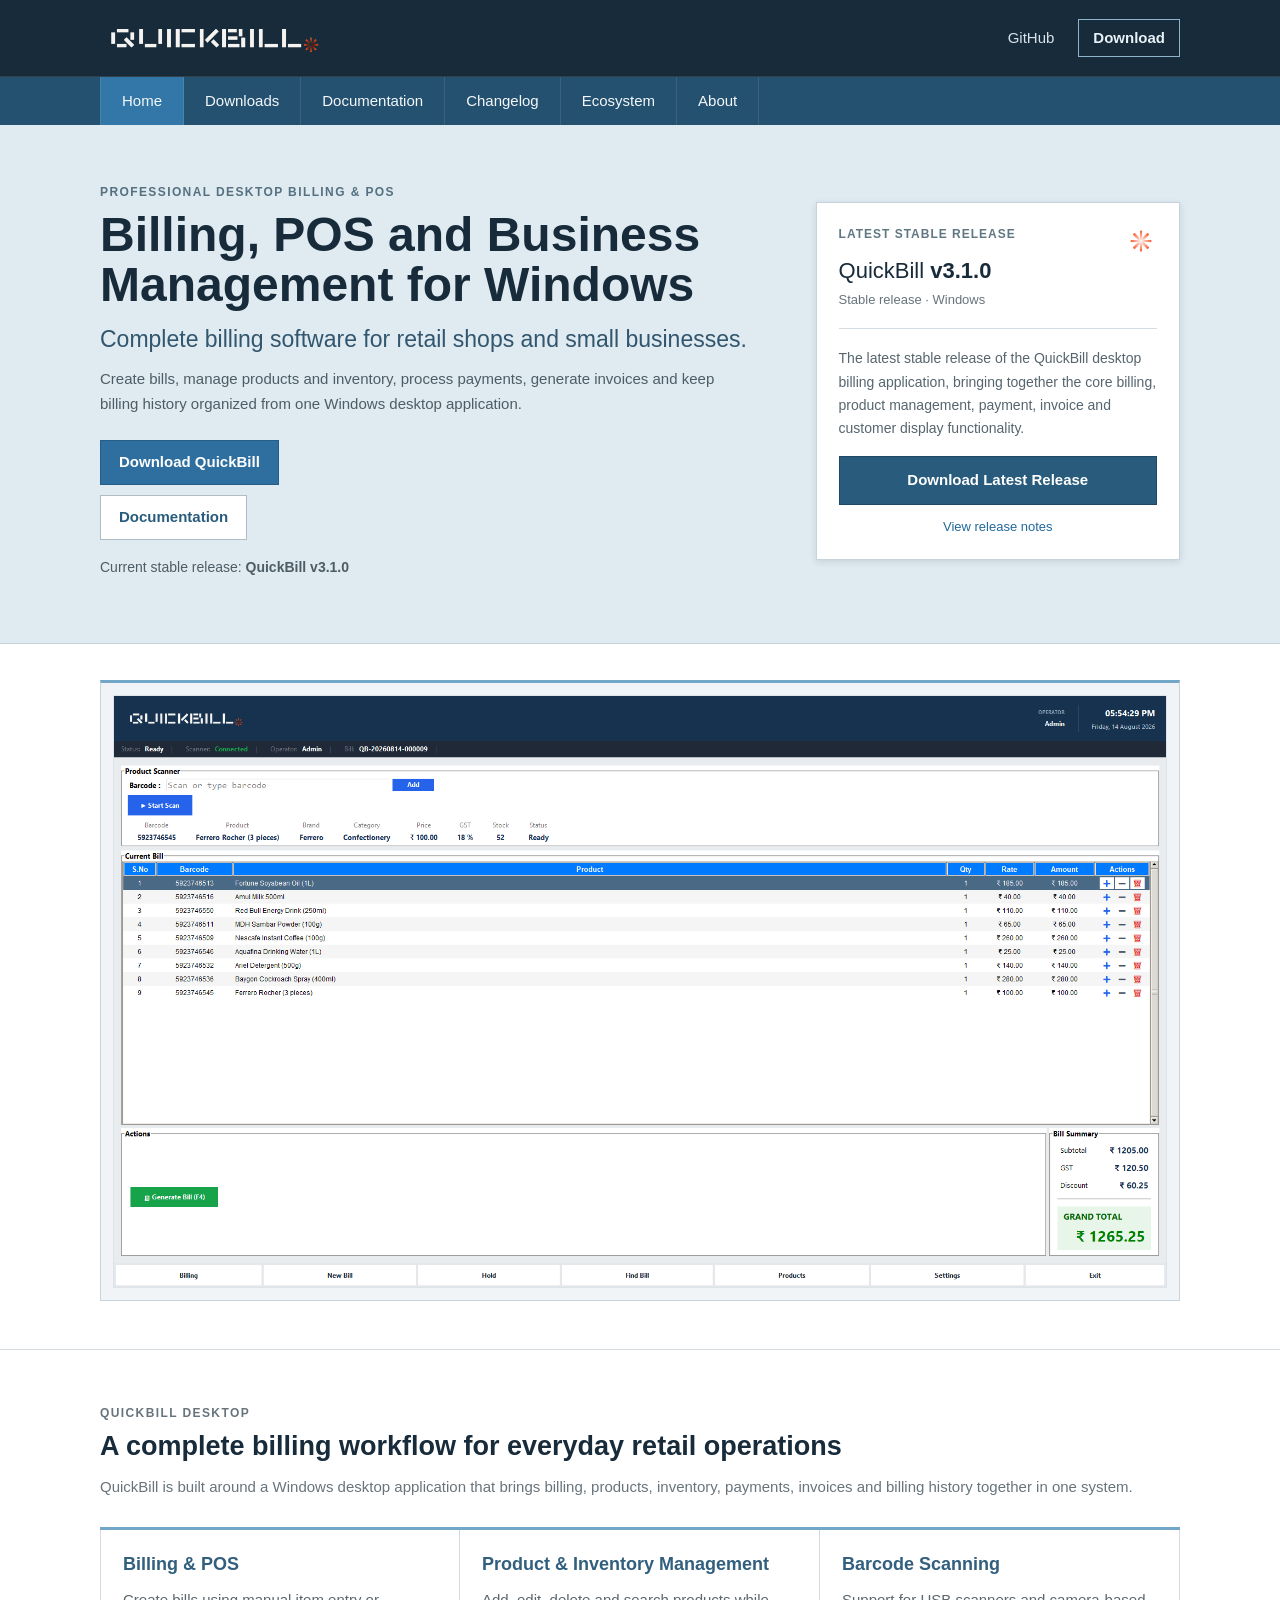
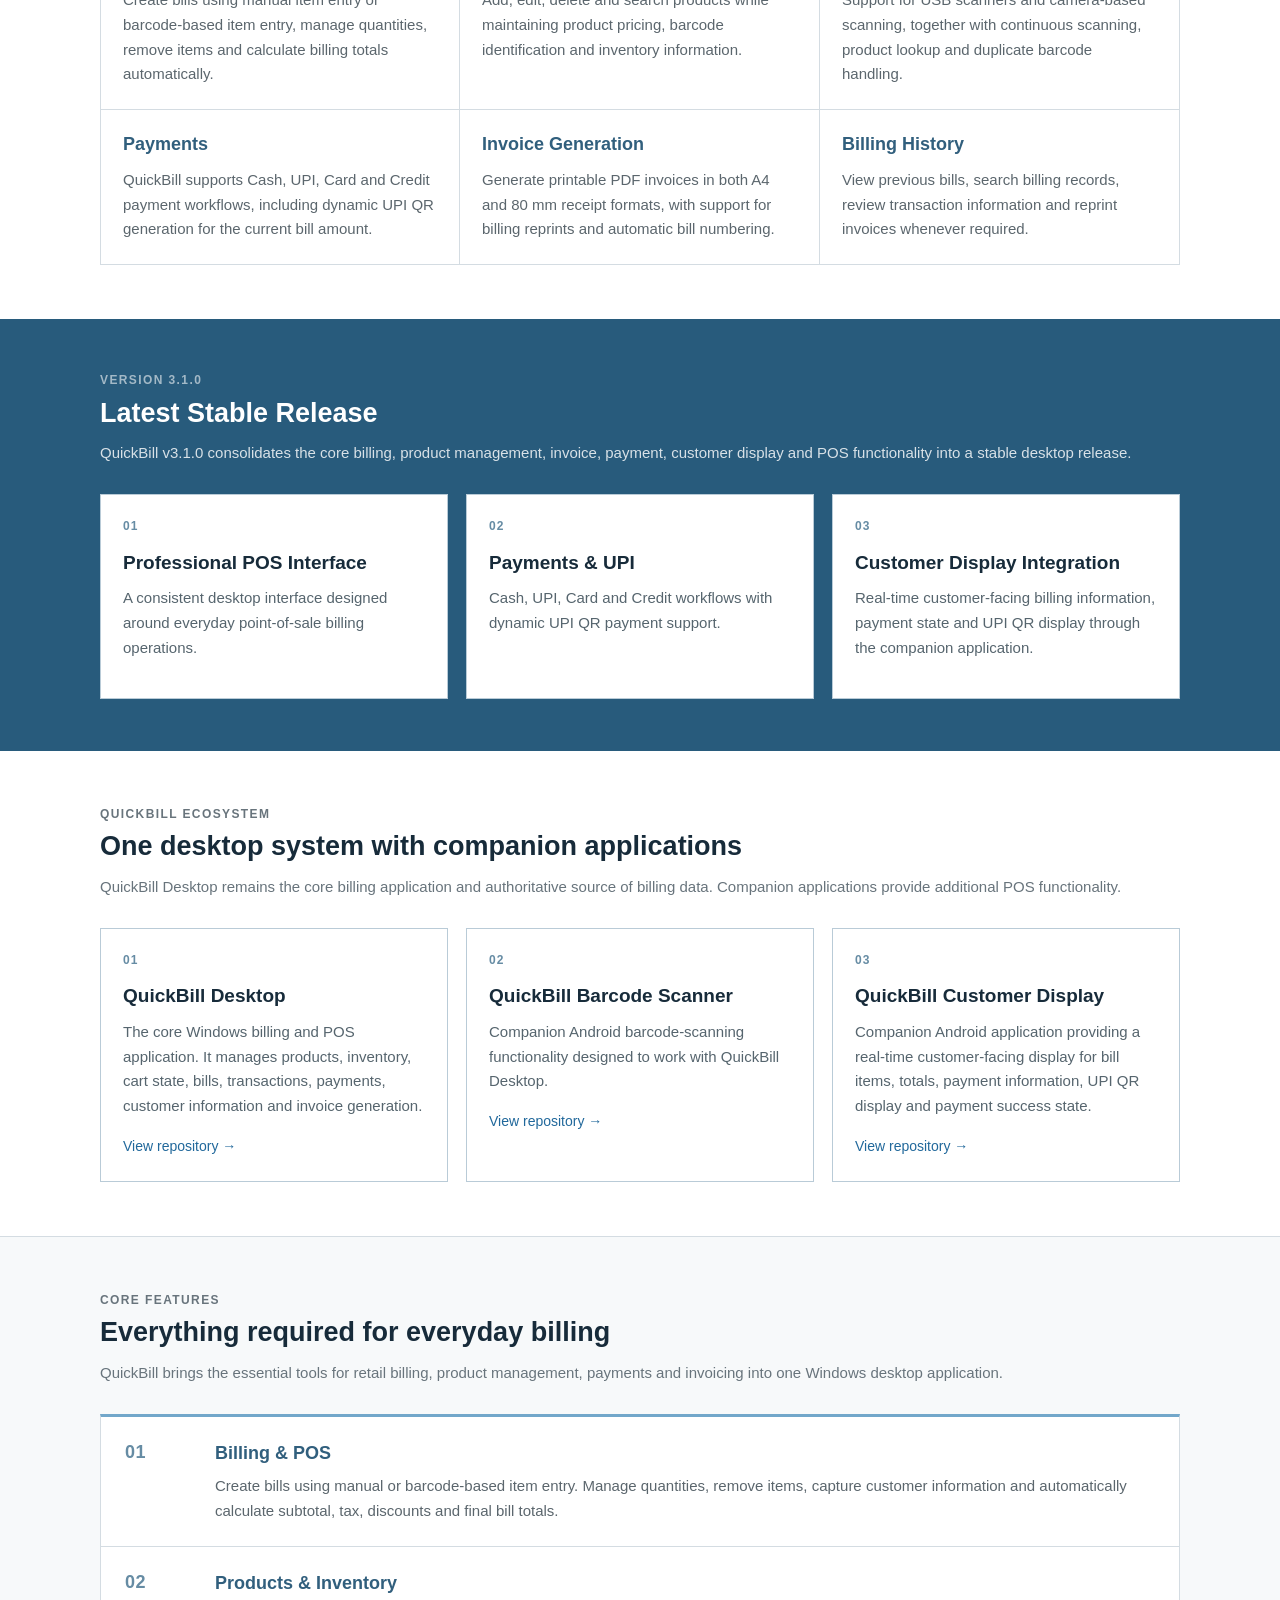
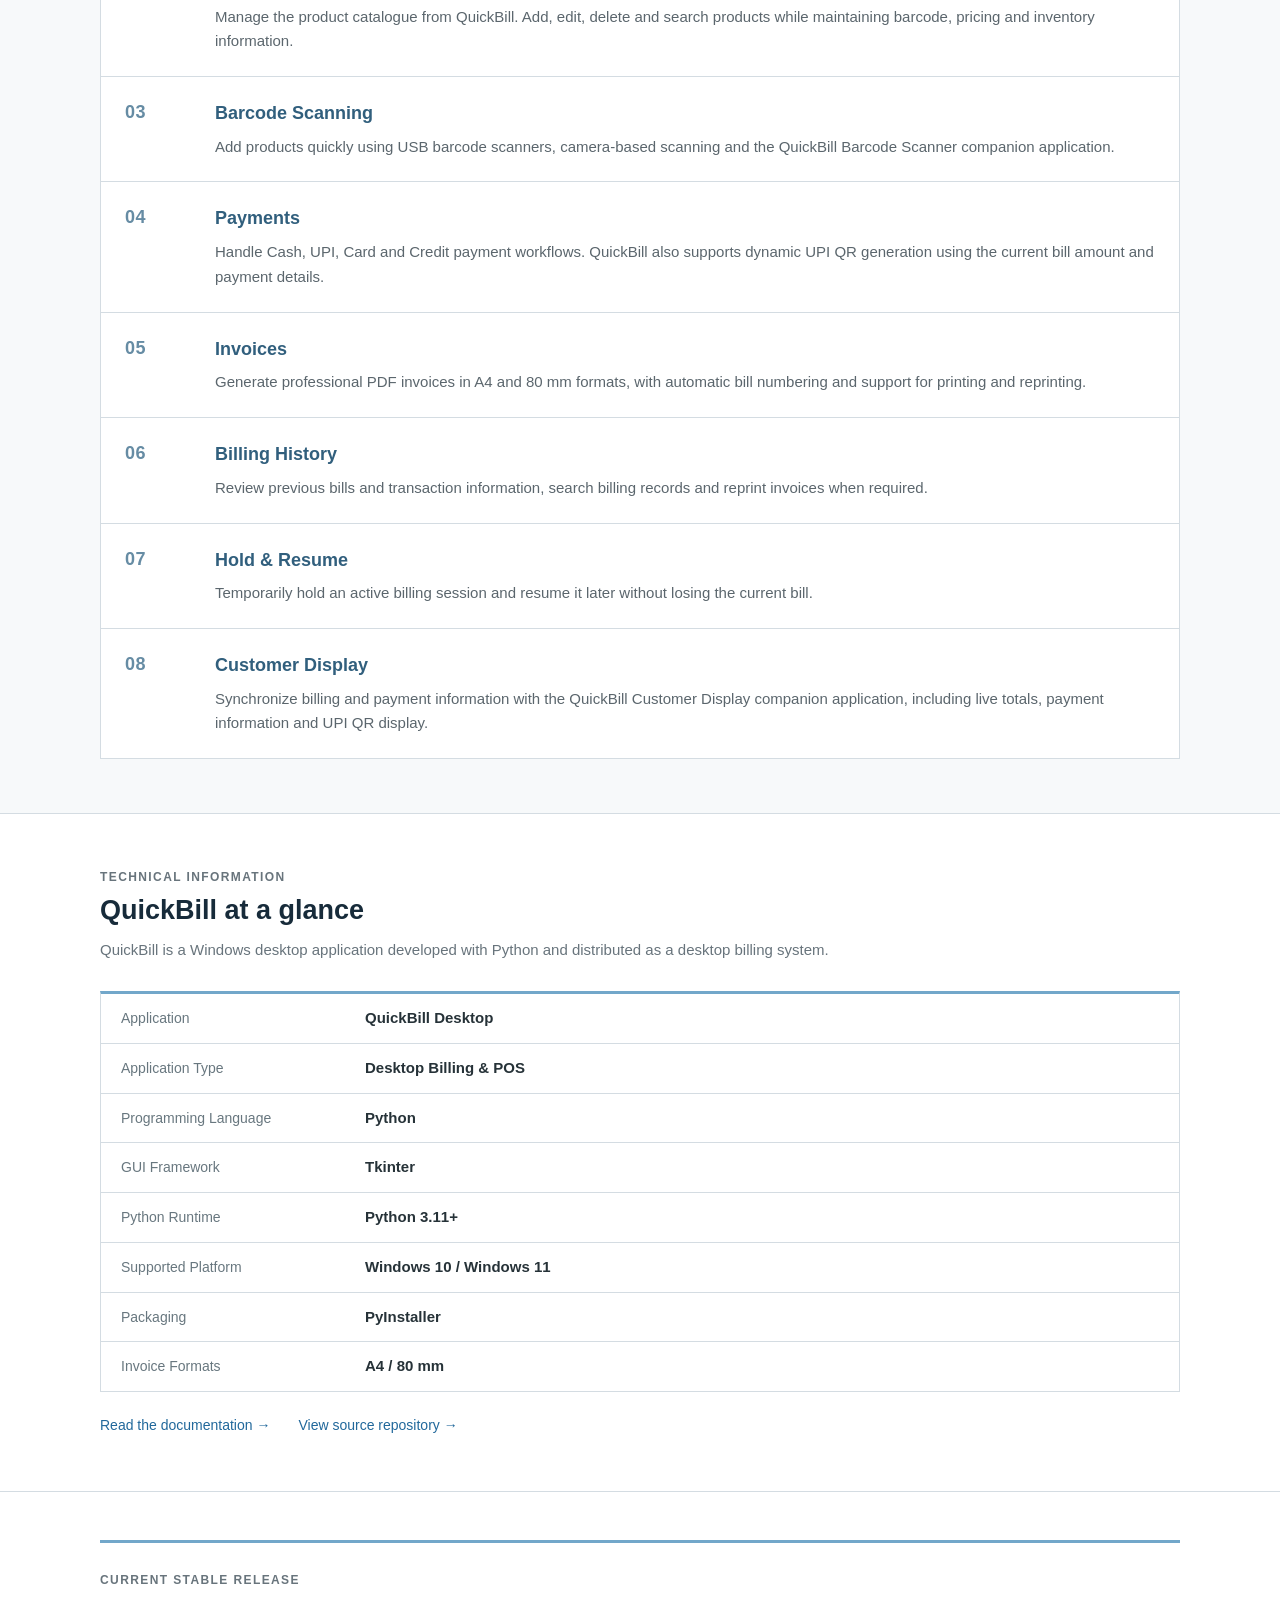
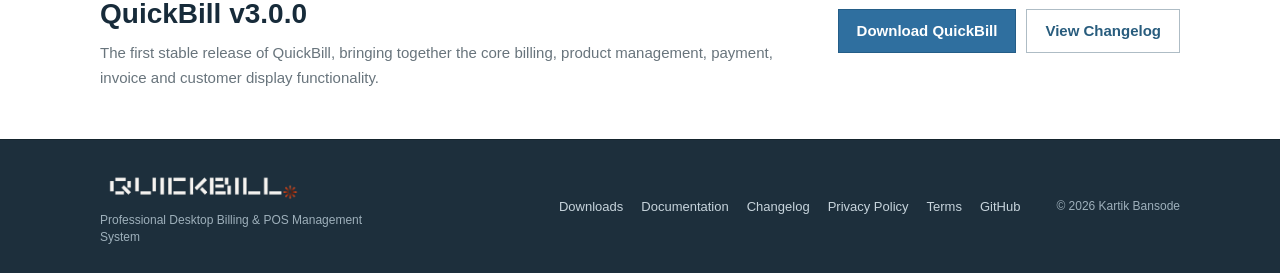
==== commit d2dd1fb9: "starting v3.1.0 edits" ====
--- a/public/index.html
+++ b/public/index.html
@@ -108,7 +108,7 @@
 
           <p class="hero-note">
             Current stable release:
-            <strong>QuickBill v3.0.0</strong>
+            <strong>QuickBill v3.1.0</strong>
           </p>
 
         </div>
@@ -123,11 +123,11 @@
 
           <div class="release-version">
             QuickBill
-            <strong>v3.0.0</strong>
+            <strong>v3.1.0</strong>
           </div>
 
           <div class="release-meta">
-            First stable release
+             Stable release
             &middot;
             Windows
           </div>
@@ -135,14 +135,14 @@
           <div class="release-line"></div>
 
           <p class="release-description">
-            The first stable release of the QuickBill desktop
+            The latest stable release of the QuickBill desktop
             billing application, bringing together the core
             billing, product management, payment, invoice and
             customer display functionality.
           </p>
 
           <a class="button primary full"
-            href="https://github.com/kartikbansode/quickbill/releases/download/v3.0.0/QuickBill_Setup_v3.0.0.exe">
+            href="https://github.com/kartikbansode/quickbill/releases/download/v3.1.0/QuickBill_Setup_v3.1.0.exe">
             Download Latest Release
           </a>
 
@@ -278,15 +278,15 @@
         <div class="section-heading light">
 
           <p class="eyebrow">
-            VERSION 3.0.0
+            VERSION 3.1.0
           </p>
 
           <h2>
-            First Stable Release
+            Latest Stable Release
           </h2>
 
           <p>
-            QuickBill v3.0.0 consolidates the core billing,
+            QuickBill v3.1.0 consolidates the core billing,
             product management, invoice, payment, customer display
             and POS functionality into a stable desktop release.
           </p>
--- a/public/assets/css/style.css
+++ b/public/assets/css/style.css
@@ -266,7 +266,7 @@
 }
 
 .release-box {
-  position: relative; /* needed for absolute badge */
+  position: relative;
   background: #fff;
   border: 1px solid #c7d3db;
   box-shadow: 0 2px 7px rgba(25, 50, 65, 0.12);
@@ -282,15 +282,15 @@
   height: 48px;
   object-fit: contain;
   opacity: 0.92;
-  pointer-events: none; /* clicks pass through to the box */
-}
-
-/* keep title text from sitting under the image */
+  pointer-events: none;
+}
+
 .release-box .release-heading,
 .release-box .release-version,
 .release-box .release-meta {
   padding-right: 56px;
 }
+
 .download-panel.featured {
   position: relative;
   border-top: 4px solid var(--blue);
@@ -308,7 +308,6 @@
   z-index: 1;
 }
 
-/* keep heading area clear of the badge */
 .download-panel.featured .download-main {
   padding-right: 56px;
 }
@@ -332,38 +331,6 @@
   padding-right: 56px;
 }
 
-@media (max-width: 560px) {
-  .section-badge {
-    width: 36px;
-    height: 36px;
-    top: 14px;
-    right: 14px;
-  }
-
-  .standard-section > h2 {
-    padding-right: 44px;
-  }
-}
-
-@media (max-width: 800px) {
-  .download-panel.featured .download-main {
-    padding-right: 52px;
-  }
-}
-
-@media (max-width: 560px) {
-  .download-panel-badge {
-    width: 36px;
-    height: 36px;
-    top: 12px;
-    right: 12px;
-  }
-
-  .download-panel.featured .download-main {
-    padding-right: 44px;
-  }
-}
-
 .release-box .button.primary.full {
   background: #285b7c;
   border-color: #1e4863;
@@ -705,10 +672,6 @@
   border: 1px solid var(--border);
   padding: 28px;
   box-shadow: 0 1px 4px rgba(0, 0, 0, 0.05);
-}
-
-.download-panel.featured {
-  border-top: 4px solid var(--blue);
 }
 
 .status-badge {
@@ -780,6 +743,7 @@
   color: var(--muted);
   line-height: 1.45;
 }
+
 .subsection-title {
   font-size: 23px;
   color: var(--navy-dark);
@@ -1187,369 +1151,6 @@
 }
 
 /* =========================================================
-   RESPONSIVE — LARGE TABLET / SMALL DESKTOP
-========================================================= */
-
-@media (max-width: 1100px) {
-  .hero-grid {
-    gap: 36px;
-  }
-
-  .product-grid {
-    gap: 14px;
-  }
-}
-
-@media (max-width: 960px) {
-  .feature-grid {
-    grid-template-columns: repeat(2, 1fr);
-  }
-
-  .info-card:nth-child(3n + 1) {
-    border-left: 0;
-  }
-
-  .info-card:nth-child(2n + 1) {
-    border-left: 1px solid var(--border);
-  }
-
-  .product-grid {
-    grid-template-columns: repeat(2, 1fr);
-  }
-
-  .change-columns {
-    grid-template-columns: 1fr 1fr;
-  }
-}
-
-/* =========================================================
-   RESPONSIVE — TABLET / NARROW DESKTOP
-========================================================= */
-
-@media (max-width: 800px) {
-  .container {
-    width: min(100% - 28px, 1080px);
-  }
-
-  .brand {
-    max-width: min(200px, 50vw);
-  }
-
-  .brand-logo {
-    height: 34px;
-  }
-
-  .topbar-inner {
-    height: 64px;
-  }
-
-  .hero {
-    padding: 40px 0 48px;
-  }
-
-  .hero-grid,
-  .download-panel {
-    grid-template-columns: 1fr;
-    gap: 28px;
-  }
-
-  .hero h1 {
-    font-size: 36px;
-  }
-
-  .hero-lead {
-    font-size: 20px;
-  }
-
-  .feature-grid,
-  .product-grid,
-  .download-grid,
-  .change-columns {
-    grid-template-columns: 1fr;
-  }
-
-  .info-card:nth-child(3n + 1),
-  .info-card:nth-child(2n + 1) {
-    border-left: 1px solid var(--border);
-  }
-
-  .nav-inner a {
-    padding: 0 15px;
-  }
-
-  .top-links a:not(.top-download) {
-    display: none;
-  }
-
-  .release-summary {
-    flex-direction: column;
-    align-items: flex-start;
-  }
-
-  .summary-actions {
-    margin-top: 4px;
-  }
-
-  .release-row {
-    flex-direction: column;
-  }
-
-  .release-row div:last-child {
-    margin-top: 10px;
-  }
-
-  .architecture-connectors {
-    gap: 80px;
-  }
-
-  .architecture-apps {
-    flex-direction: column;
-    align-items: center;
-  }
-
-  .architecture-apps div {
-    width: min(100%, 360px);
-  }
-
-  .content-section,
-  .blue-section {
-    padding: 42px 0;
-  }
-
-  .section-heading h2 {
-    font-size: 24px;
-  }
-
-  .feature-list-item {
-    grid-template-columns: 52px 1fr;
-    gap: 0 14px;
-    padding: 18px 16px;
-  }
-
-  .feature-index {
-    font-size: 16px;
-  }
-
-  .platform-row {
-    grid-template-columns: minmax(120px, 160px) 1fr;
-    padding: 11px 16px;
-  }
-
-  .page-title h1 {
-    font-size: 30px;
-  }
-
-  .meta-list div {
-    flex-direction: column;
-    gap: 2px;
-  }
-
-  .meta-list dt {
-    width: auto;
-  }
-}
-
-/* =========================================================
-   RESPONSIVE — MOBILE
-========================================================= */
-
-@media (max-width: 560px) {
-  .container {
-    width: calc(100% - 24px);
-  }
-
-  .brand {
-    max-width: min(160px, 48vw);
-  }
-
-  .brand-logo {
-    height: 30px;
-  }
-
-  .topbar-inner {
-    height: 56px;
-  }
-
-  .top-links {
-    gap: 12px;
-  }
-
-  .top-links .top-download {
-    padding: 5px 11px;
-    font-size: 13px;
-  }
-
-  .nav-inner {
-    min-height: 44px;
-  }
-
-  .nav-inner a {
-    padding: 0 12px;
-    font-size: 14px;
-  }
-
-  .hero {
-    padding: 32px 0 40px;
-  }
-
-  .hero h1 {
-    font-size: 30px;
-  }
-
-  .hero-lead {
-    font-size: 18px;
-  }
-
-  .hero-copy {
-    font-size: 14px;
-  }
-
-  .button {
-    padding: 9px 14px;
-    font-size: 14px;
-  }
-
-  .button-row {
-    flex-direction: column;
-  }
-
-  .button-row .button {
-    text-align: center;
-  }
-
-  .release-box {
-    padding: 18px;
-  }
-
-  .release-version {
-    font-size: 20px;
-  }
-
-  .content-section,
-  .blue-section,
-  .release-section {
-    padding: 36px 0;
-  }
-
-  .section-heading {
-    margin-bottom: 22px;
-  }
-
-  .section-heading h2 {
-    font-size: 22px;
-  }
-
-  .info-card {
-    padding: 16px 16px 18px;
-  }
-
-  .info-card h3 {
-    font-size: 17px;
-  }
-
-  .product-card {
-    padding: 18px;
-  }
-
-  .product-card h3 {
-    font-size: 17px;
-  }
-
-  .feature-list-item {
-    grid-template-columns: 40px 1fr;
-    gap: 0 12px;
-    padding: 16px 14px;
-  }
-
-  .feature-index {
-    font-size: 15px;
-  }
-
-  .feature-content h3 {
-    font-size: 16px;
-  }
-
-  .platform-row {
-    grid-template-columns: 1fr;
-    gap: 2px;
-    padding: 12px 14px;
-  }
-
-  .platform-row span {
-    font-size: 12px;
-  }
-
-  .summary-actions {
-    flex-direction: column;
-    width: 100%;
-  }
-
-  .summary-actions .button {
-    text-align: center;
-    width: 100%;
-  }
-
-  .release-summary h2 {
-    font-size: 24px;
-  }
-
-  .footer-links {
-    gap: 12px 16px;
-  }
-
-  .page-title h1 {
-    font-size: 26px;
-  }
-
-  .download-panel {
-    padding: 20px;
-    gap: 22px;
-  }
-
-  .change-header {
-    flex-direction: column;
-    gap: 8px;
-  }
-
-  .architecture-main {
-    min-width: 0;
-    width: 100%;
-    padding: 14px 18px;
-  }
-}
-
-/* =========================================================
-   RESPONSIVE — VERY NARROW
-========================================================= */
-
-@media (max-width: 380px) {
-  .container {
-    width: calc(100% - 16px);
-  }
-
-  .brand-name {
-    font-size: 18px;
-  }
-
-  .hero h1 {
-    font-size: 26px;
-  }
-
-  .hero-lead {
-    font-size: 16px;
-  }
-
-  .feature-list-item {
-    grid-template-columns: 36px 1fr;
-    padding: 14px 12px;
-  }
-
-  .section-heading h2 {
-    font-size: 20px;
-  }
-}
-
-/* =========================================================
    CHANGELOG PAGE
 ========================================================= */
 
@@ -1675,39 +1276,6 @@
   color: #50636e;
   font-size: 13px;
   line-height: 1.55;
-}
-
-@media (max-width: 800px) {
-  .changelog-entry {
-    padding: 20px 18px;
-  }
-
-  .changelog-entry .change-header h2 {
-    font-size: 21px;
-  }
-
-  .release-index {
-    padding: 16px 16px 14px;
-  }
-}
-
-@media (max-width: 560px) {
-  .changelog-entry {
-    padding: 16px 14px;
-  }
-
-  .changelog-entry .change-header h2 {
-    font-size: 19px;
-  }
-
-  .change-block h3 {
-    font-size: 14px;
-  }
-
-  .release-index-list li {
-    flex-direction: column;
-    gap: 2px;
-  }
 }
 
 /* =========================================================
@@ -1740,24 +1308,6 @@
   line-height: 1.55;
 }
 
-@media (max-width: 800px) {
-  .release-row div:last-child {
-    display: flex;
-    flex-wrap: wrap;
-    gap: 12px 16px;
-  }
-}
-
-@media (max-width: 560px) {
-  .download-panel {
-    padding: 18px;
-  }
-
-  .download-action .button.full {
-    font-size: 14px;
-  }
-}
-
 /* =========================================================
    DOCUMENTATION PAGE
 ========================================================= */
@@ -1792,9 +1342,248 @@
   margin-bottom: 6px;
 }
 
-/* Documentation — tablet / mobile (no overflow + side spacing) */
+/* =========================================================
+   ECOSYSTEM PAGE
+========================================================= */
+
+.table-responsive {
+  overflow-x: auto;
+  -webkit-overflow-scrolling: touch;
+  margin: 12px 0;
+}
+
+.eco-table {
+  width: 100%;
+  border-collapse: collapse;
+  font-size: 14px;
+  background: #fff;
+}
+
+.eco-table th,
+.eco-table td {
+  border: 1px solid var(--border);
+  padding: 10px 14px;
+  text-align: left;
+  vertical-align: top;
+}
+
+.eco-table th {
+  background: #eef3f6;
+  color: var(--navy-dark);
+  font-weight: 600;
+  white-space: nowrap;
+}
+
+.eco-table td {
+  color: #56636a;
+}
+
+.role-grid {
+  display: grid;
+  grid-template-columns: repeat(3, 1fr);
+  gap: 16px;
+  margin: 16px 0;
+}
+
+.role-card {
+  background: #fff;
+  border: 1px solid var(--border);
+  padding: 18px 20px;
+  min-width: 0;
+}
+
+.role-card h3 {
+  margin: 0 0 8px;
+  font-size: 17px;
+  color: var(--navy-dark);
+}
+
+.role-card p {
+  margin: 0;
+  color: #56656e;
+  font-size: 14px;
+}
+
+.standard-section .product-number {
+  margin-bottom: 6px;
+}
+
+/* =========================================================
+   PRIVACY POLICY PAGE
+========================================================= */
+
+.policy-toc {
+  background: #fff;
+  border: 1px solid var(--border);
+  border-top: 3px solid #72a7ca;
+  padding: 18px 22px 16px;
+  margin-bottom: 28px;
+}
+
+.policy-toc-title {
+  margin: 0 0 10px;
+  font-size: 15px;
+  font-weight: 600;
+  color: var(--navy-dark);
+}
+
+.policy-toc-list {
+  margin: 0;
+  padding: 0;
+  list-style: none;
+  columns: 2;
+  column-gap: 28px;
+}
+
+.policy-toc-list li {
+  break-inside: avoid;
+  padding: 3px 0;
+  font-size: 13px;
+}
+
+.policy-toc-list a {
+  color: #21689b;
+}
+
+/* =========================================================
+   PRODUCT SHOWCASE
+========================================================= */
+
+.showcase-section {
+  background: #fff;
+  border-bottom: 1px solid var(--border);
+  padding: 36px 0 48px;
+}
+
+.showcase-frame {
+  position: relative;
+  background: #f0f4f7;
+  border: 1px solid #c7d3db;
+  border-top: 3px solid #72a7ca;
+  padding: 12px;
+  overflow: hidden;
+  display: flex;
+  align-items: center;
+  justify-content: center;
+}
+
+/* =========================================================
+   CUSTOM ROTATING IMAGE LOADER
+========================================================= */
+
+.showcase-loader {
+  position: absolute;
+  top: 50%;
+  left: 50%;
+  transform: translate(-50%, -50%);
+  display: flex;
+  align-items: center;
+  justify-content: center;
+  z-index: 2;
+}
+
+.showcase-loader-image {
+  display: block;
+  width: 48px;
+  height: 48px;
+  object-fit: contain;
+  animation: quickbill-loader-spin 1.2s linear infinite;
+}
+
+@keyframes quickbill-loader-spin {
+  from {
+    transform: rotate(0deg);
+  }
+  to {
+    transform: rotate(360deg);
+  }
+}
+
+/* =========================================================
+   SHOWCASE IMAGE
+========================================================= */
+
+.showcase-image {
+  display: block;
+  width: 100%;
+  height: auto;
+  max-width: 100%;
+  object-fit: contain;
+  background: #f0f4f7;
+  border: 1px solid #dce4ea;
+  opacity: 0;
+  transition: opacity 0.25s ease;
+}
+
+.showcase-frame.image-loaded .showcase-image {
+  opacity: 1;
+}
+
+.showcase-frame.image-loaded .showcase-loader {
+  display: none;
+}
+
+/* =========================================================
+   RESPONSIVE — LARGE TABLET / SMALL DESKTOP
+========================================================= */
+
+@media (max-width: 1100px) {
+  .hero-grid {
+    gap: 36px;
+  }
+
+  .product-grid {
+    gap: 14px;
+  }
+}
+
+/* =========================================================
+   RESPONSIVE — FOOTER (900px)
+========================================================= */
+
+@media (max-width: 900px) {
+  .footer-inner {
+    grid-template-columns: 1fr auto;
+    gap: 20px 24px;
+    align-items: start;
+  }
+
+  .footer-links {
+    justify-content: flex-end;
+  }
+
+  .copyright {
+    grid-column: 1 / -1;
+    text-align: left;
+    white-space: normal;
+  }
+}
+
+/* =========================================================
+   RESPONSIVE — NARROW DESKTOP
+========================================================= */
 
 @media (max-width: 960px) {
+  .feature-grid {
+    grid-template-columns: repeat(2, 1fr);
+  }
+
+  .info-card:nth-child(3n + 1) {
+    border-left: 0;
+  }
+
+  .info-card:nth-child(2n + 1) {
+    border-left: 1px solid var(--border);
+  }
+
+  .product-grid {
+    grid-template-columns: repeat(2, 1fr);
+  }
+
+  .change-columns {
+    grid-template-columns: 1fr 1fr;
+  }
+
   .page .container.docs-layout {
     width: calc(100% - 40px);
     margin-left: auto;
@@ -1852,7 +1641,173 @@
   }
 }
 
+/* =========================================================
+   RESPONSIVE — TABLET / NARROW DESKTOP (800px)
+========================================================= */
+
 @media (max-width: 800px) {
+  .container {
+    width: min(100% - 28px, 1080px);
+  }
+
+  .brand {
+    max-width: min(200px, 50vw);
+  }
+
+  .brand-logo {
+    height: 34px;
+  }
+
+  .topbar-inner {
+    height: 64px;
+  }
+
+  .hero {
+    padding: 40px 0 48px;
+  }
+
+  .hero-grid,
+  .download-panel {
+    grid-template-columns: 1fr;
+    gap: 28px;
+  }
+
+  .hero h1 {
+    font-size: 36px;
+  }
+
+  .hero-lead {
+    font-size: 20px;
+  }
+
+  .feature-grid,
+  .product-grid,
+  .download-grid,
+  .change-columns {
+    grid-template-columns: 1fr;
+  }
+
+  .info-card:nth-child(3n + 1),
+  .info-card:nth-child(2n + 1) {
+    border-left: 1px solid var(--border);
+  }
+
+  .nav-inner a {
+    padding: 0 15px;
+  }
+
+  .top-links a:not(.top-download) {
+    display: none;
+  }
+
+  .release-summary {
+    flex-direction: column;
+    align-items: flex-start;
+  }
+
+  .summary-actions {
+    margin-top: 4px;
+  }
+
+  .release-row {
+    flex-direction: column;
+  }
+
+  .release-row div:last-child {
+    display: flex;
+    flex-wrap: wrap;
+    gap: 12px 16px;
+    margin-top: 10px;
+  }
+
+  .architecture-connectors {
+    gap: 80px;
+  }
+
+  .architecture-apps {
+    flex-direction: column;
+    align-items: center;
+  }
+
+  .architecture-apps div {
+    width: min(100%, 360px);
+  }
+
+  .content-section,
+  .blue-section {
+    padding: 42px 0;
+  }
+
+  .section-heading h2 {
+    font-size: 24px;
+  }
+
+  .feature-list-item {
+    grid-template-columns: 52px 1fr;
+    gap: 0 14px;
+    padding: 18px 16px;
+  }
+
+  .feature-index {
+    font-size: 16px;
+  }
+
+  .platform-row {
+    grid-template-columns: minmax(120px, 160px) 1fr;
+    padding: 11px 16px;
+  }
+
+  .page-title h1 {
+    font-size: 30px;
+  }
+
+  .meta-list div {
+    flex-direction: column;
+    gap: 2px;
+  }
+
+  .meta-list dt {
+    width: auto;
+  }
+
+  .download-panel.featured .download-main {
+    padding-right: 52px;
+  }
+
+  .role-grid {
+    grid-template-columns: 1fr;
+  }
+
+  .architecture-connectors {
+    gap: 60px;
+  }
+
+  .showcase-section {
+    padding: 28px 0 36px;
+  }
+
+  .showcase-frame {
+    padding: 10px;
+    min-height: 240px;
+  }
+
+  .showcase-loader-image {
+    width: 42px;
+    height: 42px;
+  }
+
+  .changelog-entry {
+    padding: 20px 18px;
+  }
+
+  .changelog-entry .change-header h2 {
+    font-size: 21px;
+  }
+
+  .release-index {
+    padding: 16px 16px 14px;
+  }
+
   .page .container.docs-layout {
     width: calc(100% - 36px);
   }
@@ -1866,7 +1821,241 @@
   }
 }
 
+/* =========================================================
+   RESPONSIVE — MOBILE (560px)
+========================================================= */
+
 @media (max-width: 560px) {
+  .container {
+    width: calc(100% - 24px);
+  }
+
+  .brand {
+    max-width: min(160px, 48vw);
+  }
+
+  .brand-logo {
+    height: 30px;
+  }
+
+  .topbar-inner {
+    height: 56px;
+  }
+
+  .top-links {
+    gap: 12px;
+  }
+
+  .top-links .top-download {
+    padding: 5px 11px;
+    font-size: 13px;
+  }
+
+  .nav-inner {
+    min-height: 44px;
+  }
+
+  .nav-inner a {
+    padding: 0 12px;
+    font-size: 14px;
+  }
+
+  .hero {
+    padding: 32px 0 40px;
+  }
+
+  .hero h1 {
+    font-size: 30px;
+  }
+
+  .hero-lead {
+    font-size: 18px;
+  }
+
+  .hero-copy {
+    font-size: 14px;
+  }
+
+  .button {
+    padding: 9px 14px;
+    font-size: 14px;
+  }
+
+  .button-row {
+    flex-direction: column;
+  }
+
+  .button-row .button {
+    text-align: center;
+  }
+
+  .release-box {
+    padding: 18px;
+  }
+
+  .release-version {
+    font-size: 20px;
+  }
+
+  .content-section,
+  .blue-section,
+  .release-section {
+    padding: 36px 0;
+  }
+
+  .section-heading {
+    margin-bottom: 22px;
+  }
+
+  .section-heading h2 {
+    font-size: 22px;
+  }
+
+  .info-card {
+    padding: 16px 16px 18px;
+  }
+
+  .info-card h3 {
+    font-size: 17px;
+  }
+
+  .product-card {
+    padding: 18px;
+  }
+
+  .product-card h3 {
+    font-size: 17px;
+  }
+
+  .feature-list-item {
+    grid-template-columns: 40px 1fr;
+    gap: 0 12px;
+    padding: 16px 14px;
+  }
+
+  .feature-index {
+    font-size: 15px;
+  }
+
+  .feature-content h3 {
+    font-size: 16px;
+  }
+
+  .platform-row {
+    grid-template-columns: 1fr;
+    gap: 2px;
+    padding: 12px 14px;
+  }
+
+  .platform-row span {
+    font-size: 12px;
+  }
+
+  .summary-actions {
+    flex-direction: column;
+    width: 100%;
+  }
+
+  .summary-actions .button {
+    text-align: center;
+    width: 100%;
+  }
+
+  .release-summary h2 {
+    font-size: 24px;
+  }
+
+  .footer-links {
+    gap: 12px 16px;
+  }
+
+  .page-title h1 {
+    font-size: 26px;
+  }
+
+  .download-panel {
+    padding: 20px;
+    gap: 22px;
+  }
+
+  .change-header {
+    flex-direction: column;
+    gap: 8px;
+  }
+
+  .architecture-main {
+    min-width: 0;
+    width: 100%;
+    padding: 14px 18px;
+  }
+
+  .section-badge {
+    width: 36px;
+    height: 36px;
+    top: 14px;
+    right: 14px;
+  }
+
+  .standard-section > h2 {
+    padding-right: 44px;
+  }
+
+  .download-panel-badge {
+    width: 36px;
+    height: 36px;
+    top: 12px;
+    right: 12px;
+  }
+
+  .download-panel.featured .download-main {
+    padding-right: 44px;
+  }
+
+  .download-action .button.full {
+    font-size: 14px;
+  }
+
+  .eco-table th,
+  .eco-table td {
+    padding: 8px 10px;
+    font-size: 13px;
+  }
+
+  .policy-toc-list {
+    columns: 1;
+  }
+
+  .showcase-section {
+    padding: 22px 0 28px;
+  }
+
+  .showcase-frame {
+    padding: 8px;
+    min-height: 180px;
+  }
+
+  .showcase-loader-image {
+    width: 36px;
+    height: 36px;
+  }
+
+  .changelog-entry {
+    padding: 16px 14px;
+  }
+
+  .changelog-entry .change-header h2 {
+    font-size: 19px;
+  }
+
+  .change-block h3 {
+    font-size: 14px;
+  }
+
+  .release-index-list li {
+    flex-direction: column;
+    gap: 2px;
+  }
+
   .page .container.docs-layout {
     width: calc(100% - 32px);
     margin-left: auto;
@@ -1907,37 +2096,7 @@
     padding: 12px;
     white-space: pre;
   }
-}
-
-@media (max-width: 380px) {
-  .page .container.docs-layout {
-    width: calc(100% - 24px);
-  }
-}
-
-/* =========================================================
-   RESPONSIVE — FOOTER
-========================================================= */
-
-@media (max-width: 900px) {
-  .footer-inner {
-    grid-template-columns: 1fr auto;
-    gap: 20px 24px;
-    align-items: start;
-  }
-
-  .footer-links {
-    justify-content: flex-end;
-  }
-
-  .copyright {
-    grid-column: 1 / -1;
-    text-align: left;
-    white-space: normal;
-  }
-}
-
-@media (max-width: 640px) {
+
   .footer-inner {
     grid-template-columns: 1fr;
     gap: 18px;
@@ -1964,7 +2123,40 @@
   }
 }
 
+/* =========================================================
+   RESPONSIVE — VERY NARROW (380px)
+========================================================= */
+
 @media (max-width: 380px) {
+  .container {
+    width: calc(100% - 16px);
+  }
+
+  .brand-name {
+    font-size: 18px;
+  }
+
+  .hero h1 {
+    font-size: 26px;
+  }
+
+  .hero-lead {
+    font-size: 16px;
+  }
+
+  .feature-list-item {
+    grid-template-columns: 36px 1fr;
+    padding: 14px 12px;
+  }
+
+  .section-heading h2 {
+    font-size: 20px;
+  }
+
+  .page .container.docs-layout {
+    width: calc(100% - 24px);
+  }
+
   .footer-logo {
     height: 28px;
   }
@@ -1976,254 +2168,4 @@
   .footer-links a {
     font-size: 12px;
   }
-}
-
-/* =========================================================
-   ECOSYSTEM PAGE
-========================================================= */
-
-.table-responsive {
-  overflow-x: auto;
-  -webkit-overflow-scrolling: touch;
-  margin: 12px 0;
-}
-
-.eco-table {
-  width: 100%;
-  border-collapse: collapse;
-  font-size: 14px;
-  background: #fff;
-}
-
-.eco-table th,
-.eco-table td {
-  border: 1px solid var(--border);
-  padding: 10px 14px;
-  text-align: left;
-  vertical-align: top;
-}
-
-.eco-table th {
-  background: #eef3f6;
-  color: var(--navy-dark);
-  font-weight: 600;
-  white-space: nowrap;
-}
-
-.eco-table td {
-  color: #56636a;
-}
-
-.role-grid {
-  display: grid;
-  grid-template-columns: repeat(3, 1fr);
-  gap: 16px;
-  margin: 16px 0;
-}
-
-.role-card {
-  background: #fff;
-  border: 1px solid var(--border);
-  padding: 18px 20px;
-  min-width: 0;
-}
-
-.role-card h3 {
-  margin: 0 0 8px;
-  font-size: 17px;
-  color: var(--navy-dark);
-}
-
-.role-card p {
-  margin: 0;
-  color: #56656e;
-  font-size: 14px;
-}
-
-.standard-section .product-number {
-  margin-bottom: 6px;
-}
-
-@media (max-width: 800px) {
-  .role-grid {
-    grid-template-columns: 1fr;
-  }
-
-  .architecture-connectors {
-    gap: 60px;
-  }
-}
-
-@media (max-width: 560px) {
-  .eco-table th,
-  .eco-table td {
-    padding: 8px 10px;
-    font-size: 13px;
-  }
-}
-
-/* =========================================================
-   PRIVACY POLICY PAGE
-========================================================= */
-
-.policy-toc {
-  background: #fff;
-  border: 1px solid var(--border);
-  border-top: 3px solid #72a7ca;
-  padding: 18px 22px 16px;
-  margin-bottom: 28px;
-}
-
-.policy-toc-title {
-  margin: 0 0 10px;
-  font-size: 15px;
-  font-weight: 600;
-  color: var(--navy-dark);
-}
-
-.policy-toc-list {
-  margin: 0;
-  padding: 0;
-  list-style: none;
-  columns: 2;
-  column-gap: 28px;
-}
-
-.policy-toc-list li {
-  break-inside: avoid;
-  padding: 3px 0;
-  font-size: 13px;
-}
-
-.policy-toc-list a {
-  color: #21689b;
-}
-
-@media (max-width: 700px) {
-  .policy-toc-list {
-    columns: 1;
-  }
-}
-/* =========================================================
-   PRODUCT SHOWCASE
-========================================================= */
-
-.showcase-section {
-  background: #fff;
-  border-bottom: 1px solid var(--border);
-  padding: 36px 0 48px;
-}
-
-.showcase-frame {
-  position: relative;
-  background: #f0f4f7;
-  border: 1px solid #c7d3db;
-  border-top: 3px solid #72a7ca;
-  padding: 12px;
-  overflow: hidden;
-
-  display: flex;
-  align-items: center;
-  justify-content: center;
-}
-
-/* =========================================================
-   CUSTOM ROTATING IMAGE LOADER
-========================================================= */
-
-.showcase-loader {
-  position: absolute;
-  top: 50%;
-  left: 50%;
-
-  transform: translate(-50%, -50%);
-
-  display: flex;
-  align-items: center;
-  justify-content: center;
-
-  z-index: 2;
-}
-
-.showcase-loader-image {
-  display: block;
-  width: 48px;
-  height: 48px;
-  object-fit: contain;
-
-  animation: quickbill-loader-spin 1.2s linear infinite;
-}
-
-@keyframes quickbill-loader-spin {
-  from {
-    transform: rotate(0deg);
-  }
-
-  to {
-    transform: rotate(360deg);
-  }
-}
-
-/* =========================================================
-   SHOWCASE IMAGE
-========================================================= */
-
-.showcase-image {
-  display: block;
-  width: 100%;
-  height: auto;
-  max-width: 100%;
-  object-fit: contain;
-
-  background: #f0f4f7;
-  border: 1px solid #dce4ea;
-
-  opacity: 0;
-  transition: opacity 0.25s ease;
-}
-
-/* Image loaded */
-
-.showcase-frame.image-loaded .showcase-image {
-  opacity: 1;
-}
-
-.showcase-frame.image-loaded .showcase-loader {
-  display: none;
-}
-
-/* =========================================================
-   RESPONSIVE
-========================================================= */
-
-@media (max-width: 800px) {
-  .showcase-section {
-    padding: 28px 0 36px;
-  }
-
-  .showcase-frame {
-    padding: 10px;
-    min-height: 240px;
-  }
-
-  .showcase-loader-image {
-    width: 42px;
-    height: 42px;
-  }
-}
-
-@media (max-width: 560px) {
-  .showcase-section {
-    padding: 22px 0 28px;
-  }
-
-  .showcase-frame {
-    padding: 8px;
-    min-height: 180px;
-  }
-
-  .showcase-loader-image {
-    width: 36px;
-    height: 36px;
-  }
-}
+}
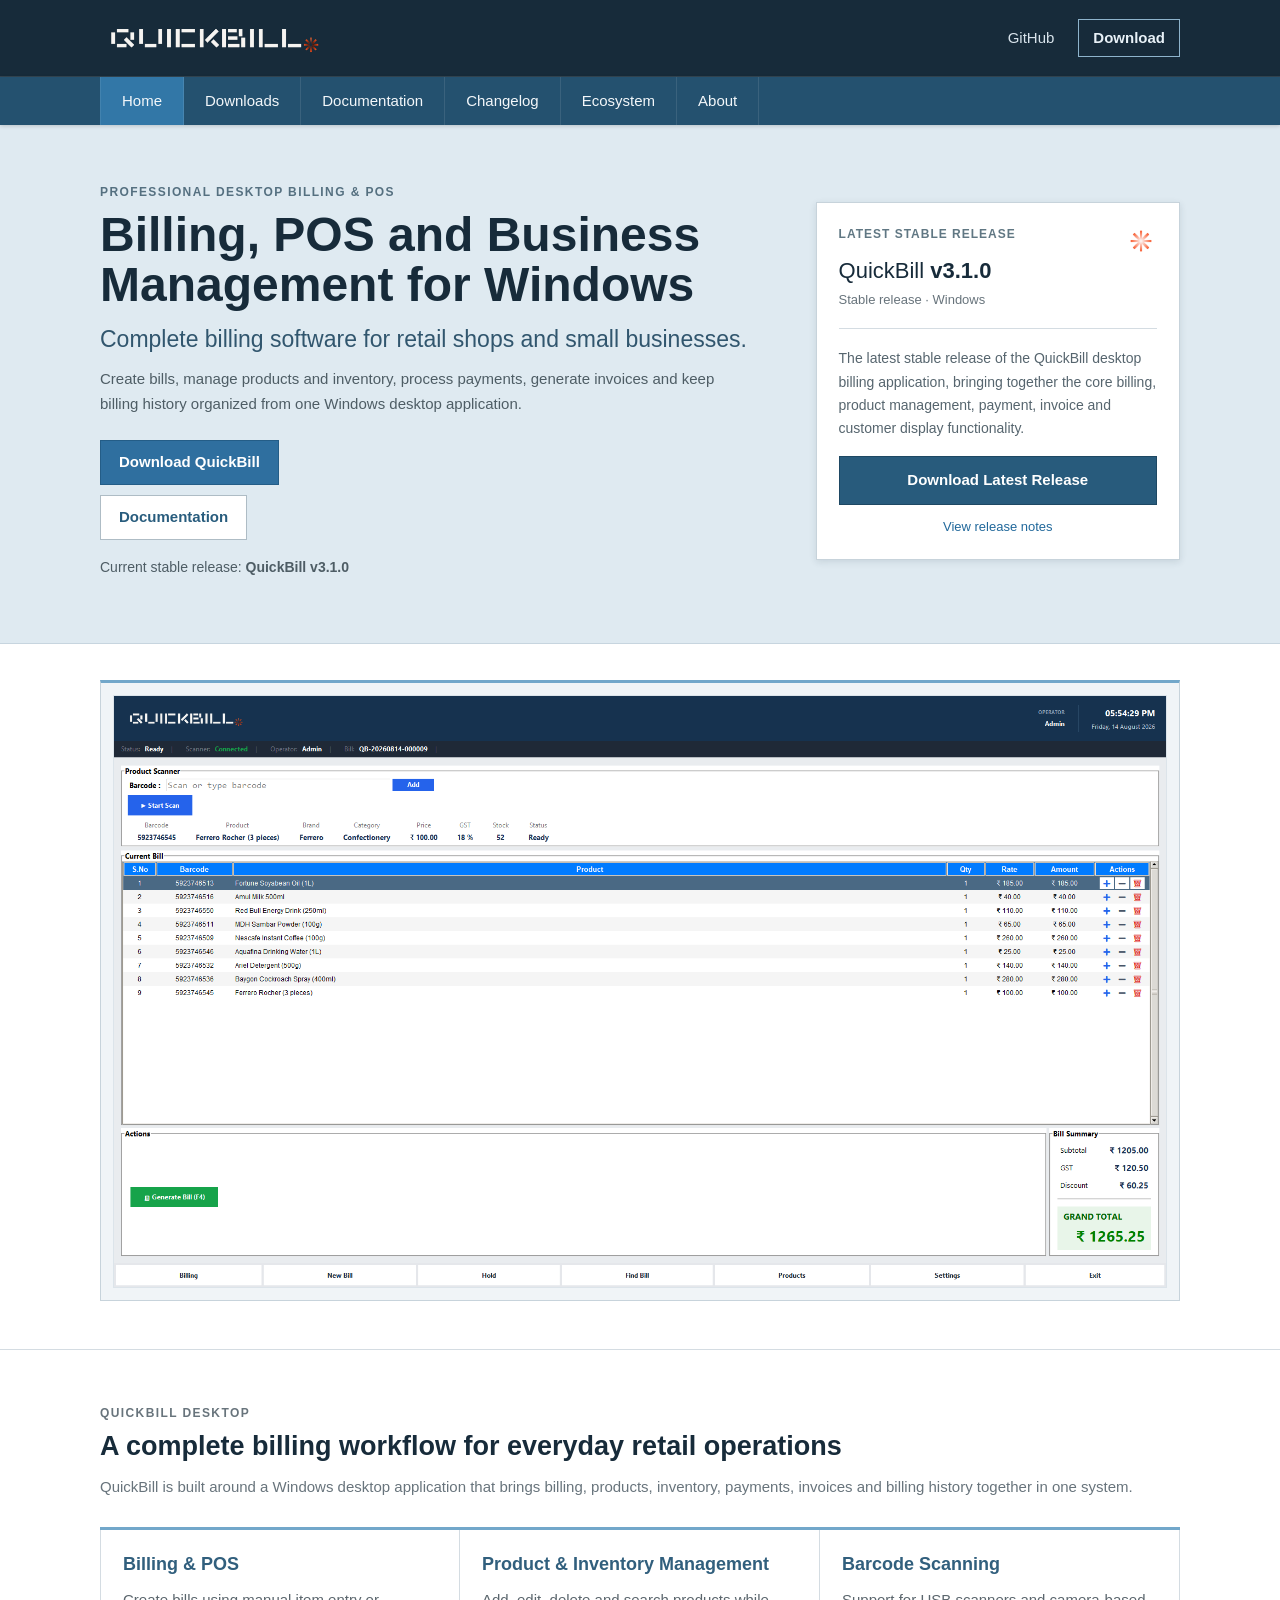
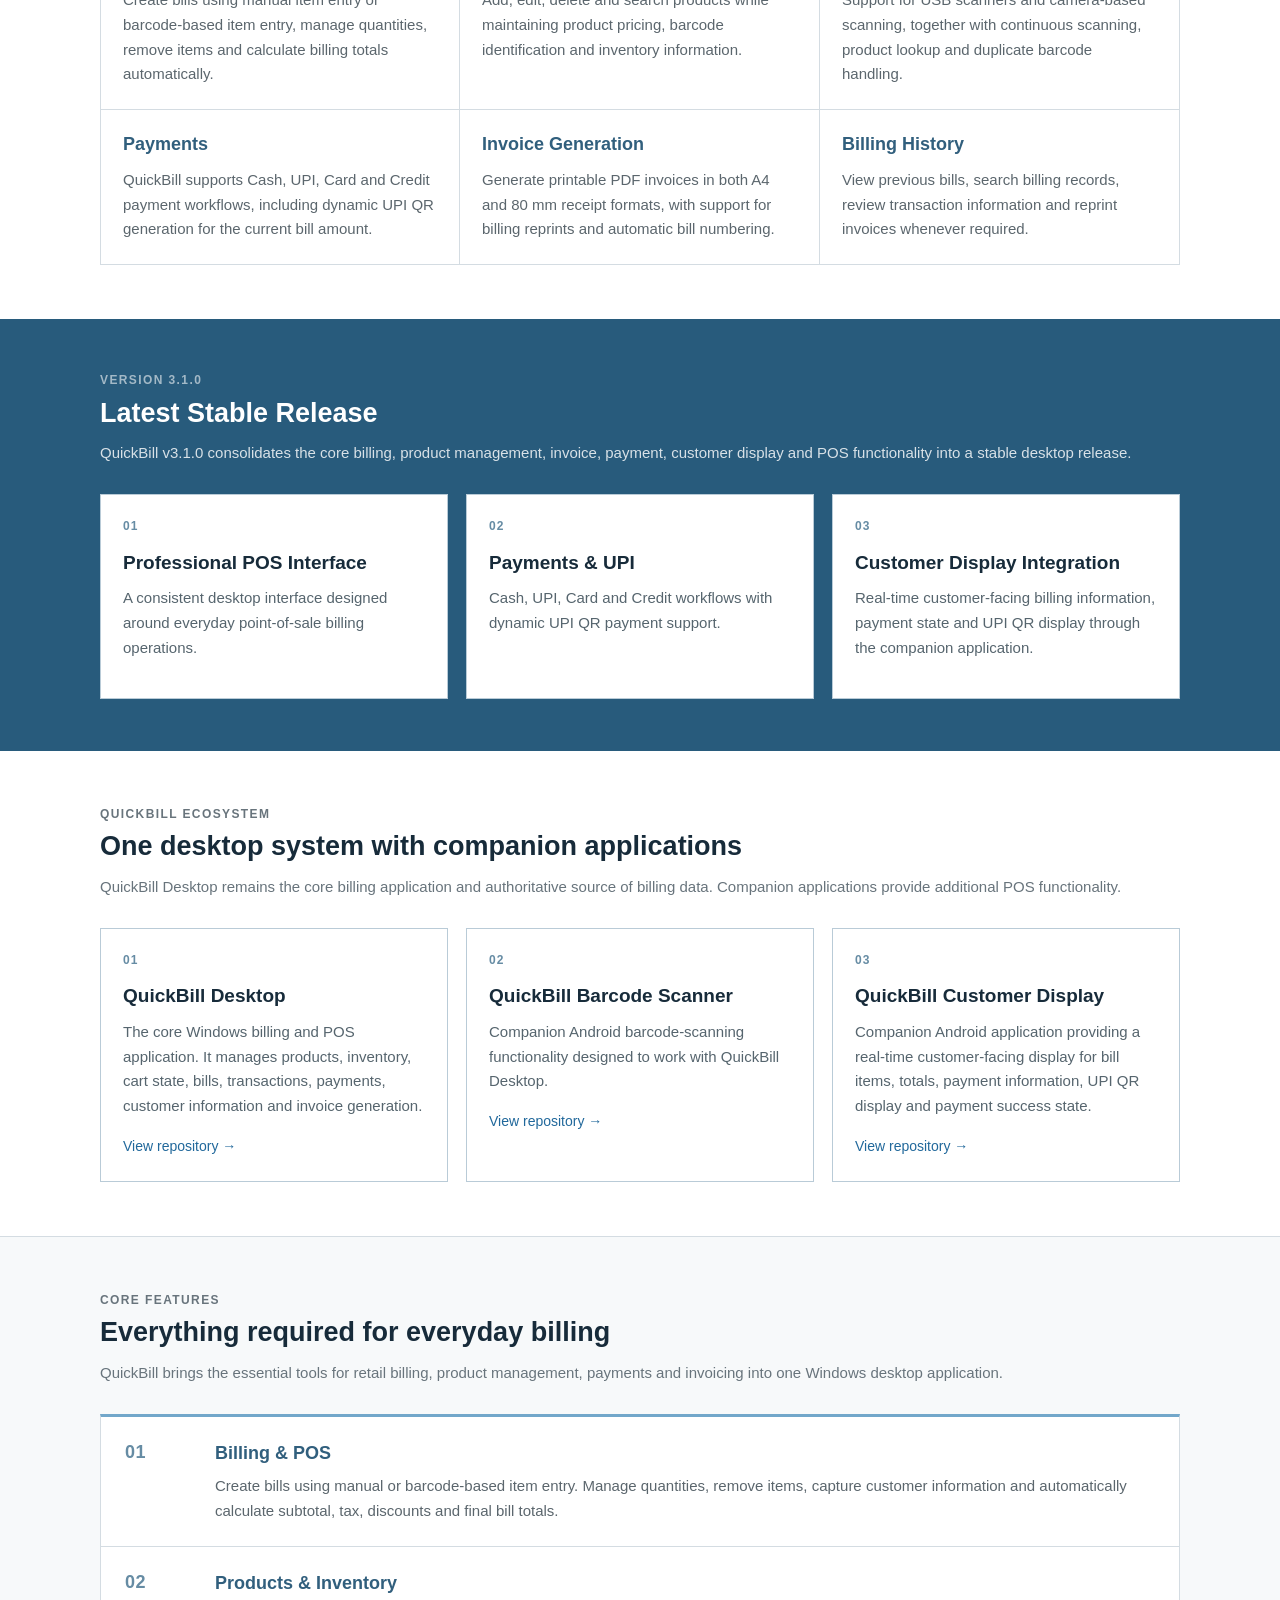
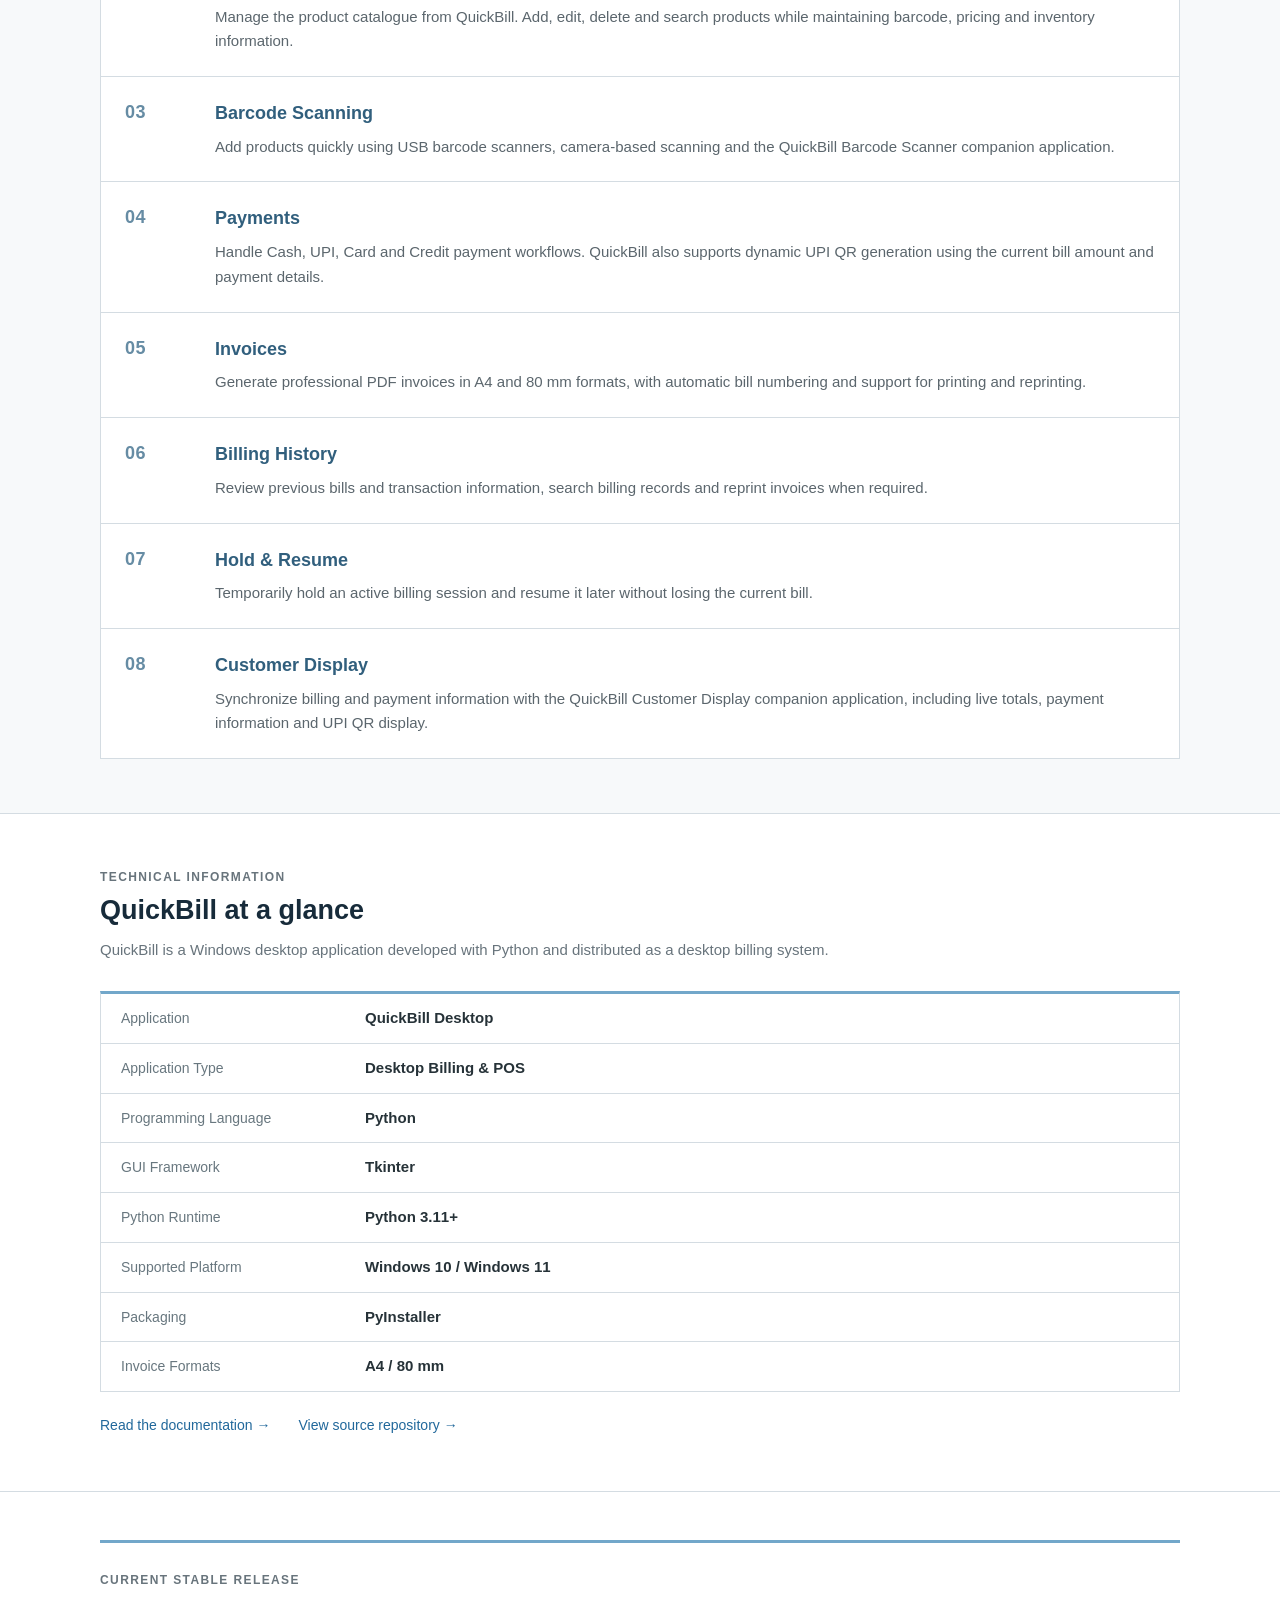
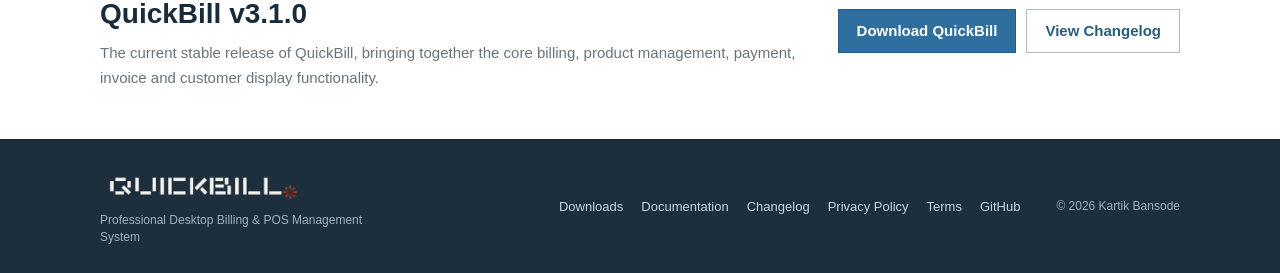
==== commit e1bfe105: "finished adding v3.1.0 changes/updates" ====
--- a/public/index.html
+++ b/public/index.html
@@ -25,9 +25,9 @@
 
 <body>
 
-  <!-- =========================================================
-       HEADER
-  ========================================================== -->
+<!-- =========================================================
+     HEADER
+========================================================== -->
 
   <header class="site-header">
 
@@ -42,6 +42,7 @@
           <a href="https://github.com/kartikbansode/quickbill" target="_blank" rel="noopener noreferrer">
             GitHub
           </a>
+
           <a href="downloads.html" class="top-download">
             Download
           </a>
@@ -50,18 +51,44 @@
       </div>
     </div>
 
-    <nav class="main-nav" aria-label="Main navigation">
-      <div class="container nav-inner">
-        <a class="active" href="index.html" aria-current="page">Home</a>
-        <a href="downloads.html">Downloads</a>
-        <a href="documentation.html">Documentation</a>
-        <a href="changelog.html">Changelog</a>
-        <a href="ecosystem.html">Ecosystem</a>
-        <a href="about.html">About</a>
-      </div>
-    </nav>
-
   </header>
+
+
+  <!-- =========================================================
+     MAIN NAVIGATION
+========================================================== -->
+
+  <nav class="main-nav" aria-label="Main navigation">
+
+    <div class="container nav-inner">
+
+      <a class="active" href="index.html" aria-current="page">
+        Home
+      </a>
+
+      <a href="downloads.html">
+        Downloads
+      </a>
+
+      <a href="documentation.html">
+        Documentation
+      </a>
+
+      <a href="changelog.html">
+        Changelog
+      </a>
+
+      <a href="ecosystem.html">
+        Ecosystem
+      </a>
+
+      <a href="about.html">
+        About
+      </a>
+
+    </div>
+
+  </nav>
 
 
   <!-- =========================================================
@@ -127,7 +154,7 @@
           </div>
 
           <div class="release-meta">
-             Stable release
+            Stable release
             &middot;
             Windows
           </div>
@@ -637,11 +664,11 @@
           </p>
 
           <h2>
-            QuickBill v3.0.0
+            QuickBill v3.1.0
           </h2>
 
           <p>
-            The first stable release of QuickBill, bringing together
+            The current stable release of QuickBill, bringing together
             the core billing, product management, payment, invoice
             and customer display functionality.
           </p>
--- a/public/assets/css/style.css
+++ b/public/assets/css/style.css
@@ -18,6 +18,7 @@
 
 html {
   scroll-behavior: smooth;
+  scroll-padding-top: 80px;
 }
 
 body {
@@ -140,7 +141,15 @@
   text-decoration: none;
 }
 
+/* =========================================================
+   MAIN NAVIGATION
+========================================================= */
+
 .main-nav {
+  position: sticky;
+  top: 0;
+  z-index: 1000;
+
   background: #24516f;
   box-shadow: 0 1px 4px rgba(0, 0, 0, 0.18);
 }
@@ -2168,4 +2177,66 @@
   .footer-links a {
     font-size: 12px;
   }
-}+}
+
+
+
+/* =========================================================
+   CHANGELOG — compact / expandable entries
+========================================================= */
+
+.changelog-compact {
+  padding: 18px 22px;
+}
+
+.changelog-compact .change-header {
+  margin-bottom: 10px;
+  padding-bottom: 12px;
+}
+
+.changelog-compact .change-overview {
+  margin: 0 0 12px;
+}
+
+.changelog-more {
+  margin: 0;
+  border: 0;
+}
+
+.changelog-more > summary {
+  cursor: pointer;
+  list-style: none;
+  display: inline-block;
+  font-size: 13px;
+  font-weight: 600;
+  color: #21689b;
+  padding: 4px 0;
+  user-select: none;
+}
+
+.changelog-more > summary::-webkit-details-marker {
+  display: none;
+}
+
+.changelog-more > summary::before {
+  content: "▸ ";
+  color: #668ca4;
+}
+
+.changelog-more[open] > summary::before {
+  content: "▾ ";
+}
+
+.changelog-more > summary:hover {
+  text-decoration: underline;
+}
+
+.changelog-more-body {
+  margin-top: 14px;
+  padding-top: 4px;
+  border-top: 1px solid #edf0f2;
+}
+
+.changelog-more-body .change-block:first-child {
+  margin-top: 8px;
+}
